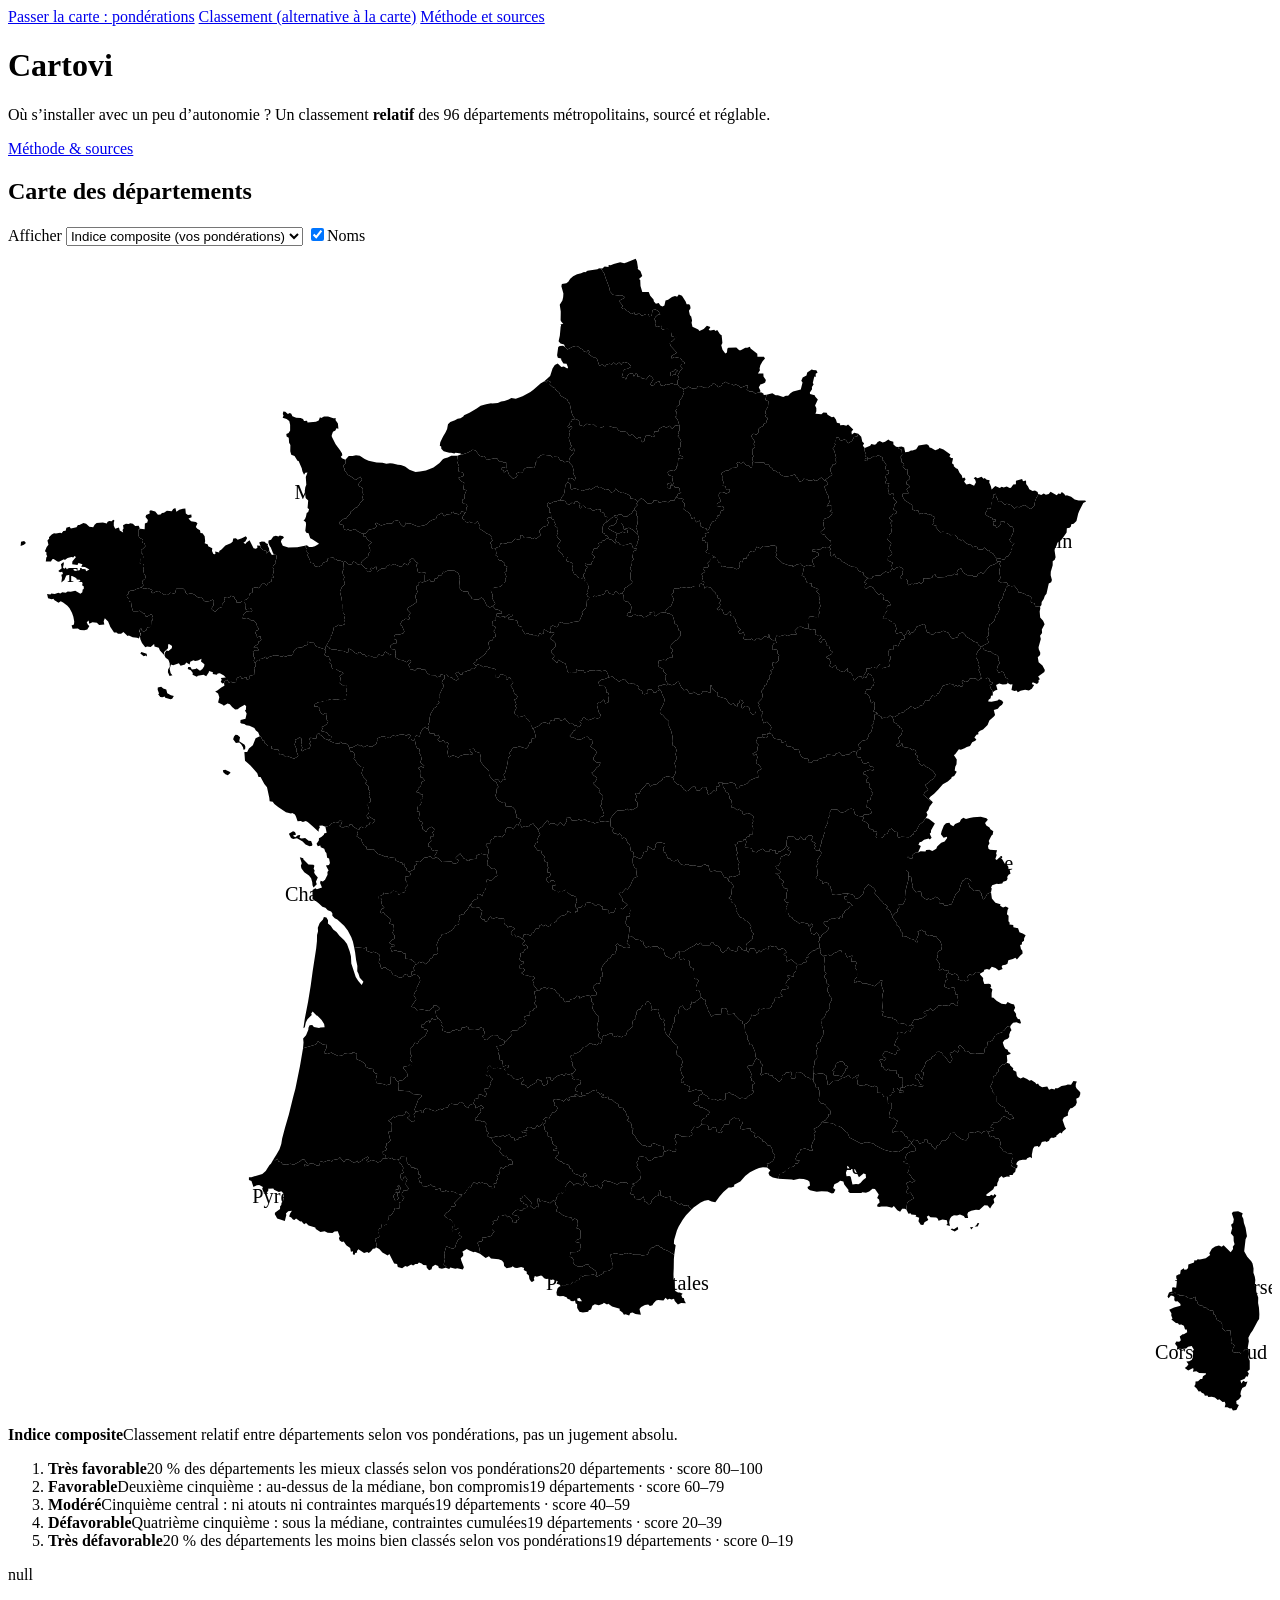
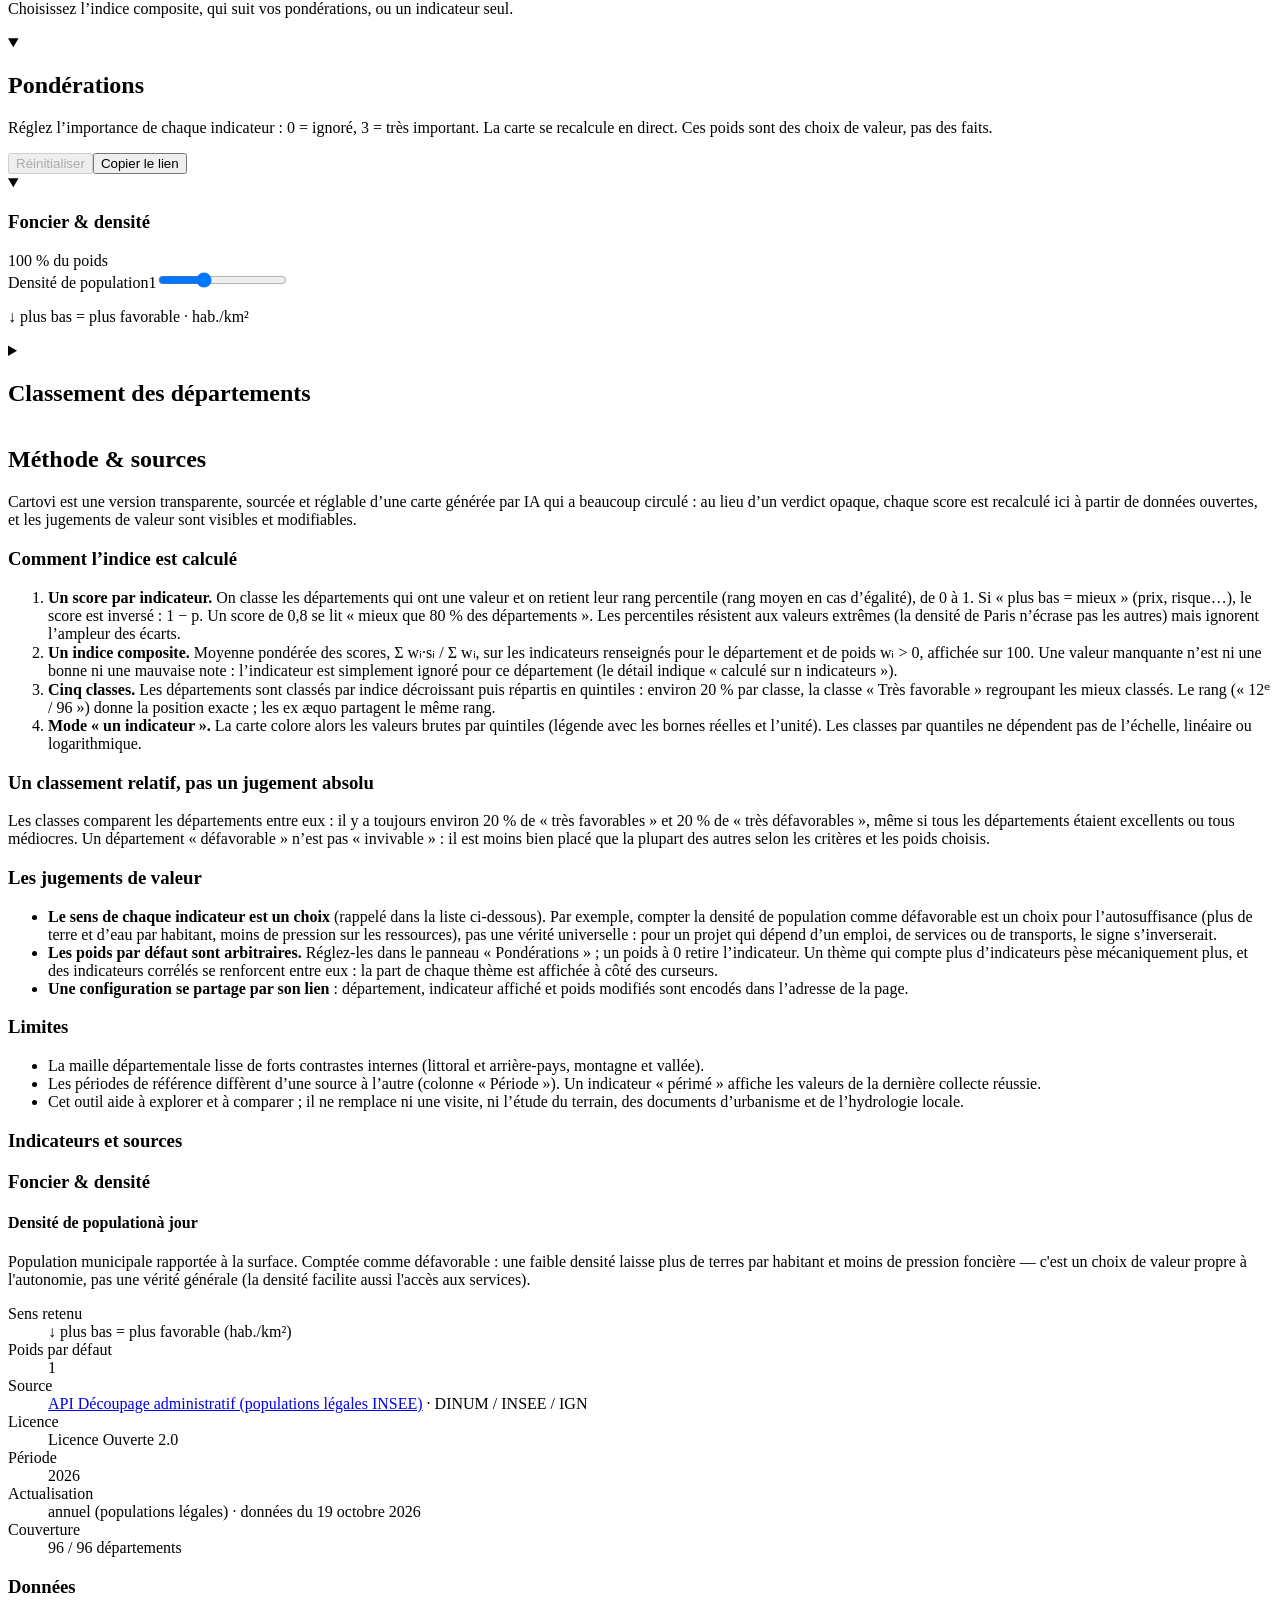
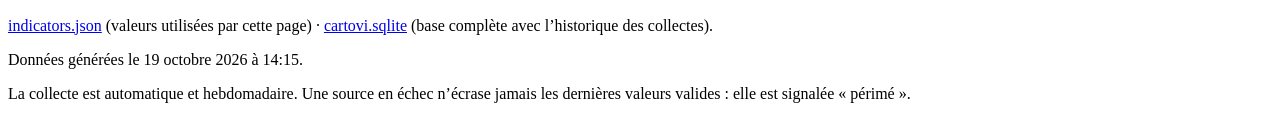
==== web/index.html @ 325ce27f "Front : version de travail (en cours, sous-agent) Co-Authored-By: Claude Opus 5.5 <noreply@anthropic" ====
<!doctype html>
<html lang="fr">
<head>
  <meta charset="utf-8">
  <meta name="viewport" content="width=device-width, initial-scale=1">
  <meta name="color-scheme" content="light dark">
  <title>Cartovi — où s’installer avec un peu d’autonomie ?</title>
  <meta name="description" content="Carte comparative des 96 départements métropolitains pour s’installer avec une part d’autosuffisance : eau, foncier, densité, risques, pollution. Données sourcées, pondérations réglables.">
  <link rel="icon" href="data:image/svg+xml,%3Csvg xmlns='http://www.w3.org/2000/svg' viewBox='0 0 16 16'%3E%3Crect width='16' height='16' rx='3' fill='%231b7a5a'/%3E%3Cpath d='M4 11l2-6 3 3 3-4v7z' fill='%23f2e6b1'/%3E%3C/svg%3E">
  <link rel="stylesheet" href="style.css">
  <script type="module" src="js/main.js"></script>
</head>
<body>
  <nav class="skip" aria-label="Accès rapide">
    <a href="#weights-title" data-jump>Passer la carte : pondérations</a>
    <a href="#ranking-title" data-jump>Classement (alternative à la carte)</a>
    <a href="#methode" data-jump>Méthode et sources</a>
  </nav>

  <div class="shell">
    <header class="top">
      <div class="brand">
        <h1>Cartovi</h1>
        <p class="tagline">Où s’installer avec un peu d’autonomie ? Un classement <strong>relatif</strong> des 96 départements métropolitains, sourcé et réglable.</p>
      </div>
      <a class="top-link" href="#methode" data-jump>Méthode &amp; sources</a>
    </header>

    <main class="app">
      <section class="map-col" aria-labelledby="map-title">
        <h2 id="map-title" class="sr-only">Carte des départements</h2>
        <div class="toolbar">
          <label class="field">
            <span>Afficher</span>
            <select id="mode" aria-describedby="mode-help"><option value="composite">Indice composite</option></select>
          </label>
          <label class="check"><input type="checkbox" id="labels" checked><span>Noms</span></label>
        </div>
        <p id="notice" class="notice" role="status" hidden>
          <strong>Données en cours de génération.</strong> Les indicateurs sont produits automatiquement chaque semaine ; la carte reste grise en attendant.
        </p>
        <div id="map" class="map-wrap"><p class="muted">Chargement de la carte…</p></div>
        <div id="legend" class="legend"></div>
        <p id="mode-help" class="sr-only">Choisissez l’indice composite, qui suit vos pondérations, ou un indicateur seul.</p>
      </section>

      <div class="side" id="side">
        <aside id="detail" class="card detail" hidden></aside>

        <details class="card panel" open>
          <summary id="weights-title"><h2>Pondérations</h2></summary>
          <div id="weights" class="panel-body"></div>
        </details>

        <details class="card panel">
          <summary id="ranking-title"><h2>Classement des départements</h2></summary>
          <div id="ranking" class="panel-body"></div>
        </details>
      </div>
    </main>
  </div>

  <section id="methode" class="method" tabindex="-1" aria-labelledby="methode-title">
    <div class="method-inner">
      <h2 id="methode-title">Méthode &amp; sources</h2>
      <p>Cartovi est une version transparente, sourcée et réglable d’une carte générée par IA qui a beaucoup circulé : au lieu d’un verdict opaque, chaque score est recalculé ici à partir de données ouvertes, et les jugements de valeur sont visibles et modifiables.</p>

      <h3>Comment l’indice est calculé</h3>
      <ol>
        <li><strong>Un score par indicateur.</strong> On classe les départements qui ont une valeur et on retient leur rang percentile (rang moyen en cas d’égalité), de 0 à 1. Si « plus bas = mieux » (prix, risque…), le score est inversé&nbsp;: 1 − p. Un score de 0,8 se lit « mieux que 80&nbsp;% des départements ». Les percentiles résistent aux valeurs extrêmes (la densité de Paris n’écrase pas les autres) mais ignorent l’ampleur des écarts.</li>
        <li><strong>Un indice composite.</strong> Moyenne pondérée des scores, Σ wᵢ·sᵢ / Σ wᵢ, sur les indicateurs renseignés pour le département et de poids wᵢ&nbsp;&gt;&nbsp;0, affichée sur 100. Une valeur manquante n’est ni une bonne ni une mauvaise note : l’indicateur est simplement ignoré pour ce département (le détail indique « calculé sur n indicateurs »).</li>
        <li><strong>Cinq classes.</strong> Les départements sont classés par indice décroissant puis répartis en quintiles : environ 20&nbsp;% par classe, la classe «&nbsp;Très favorable&nbsp;» regroupant les mieux classés. Le rang (« 12ᵉ / 96 ») donne la position exacte ; les ex æquo partagent le même rang.</li>
        <li><strong>Mode « un indicateur ».</strong> La carte colore alors les valeurs brutes par quintiles (légende avec les bornes réelles et l’unité). Les classes par quantiles ne dépendent pas de l’échelle, linéaire ou logarithmique.</li>
      </ol>

      <h3>Un classement relatif, pas un jugement absolu</h3>
      <p>Les classes comparent les départements entre eux : il y a toujours environ 20&nbsp;% de « très favorables » et 20&nbsp;% de « très défavorables », même si tous les départements étaient excellents ou tous médiocres. Un département « défavorable » n’est pas « invivable » : il est moins bien placé que la plupart des autres selon les critères et les poids choisis.</p>

      <h3>Les jugements de valeur</h3>
      <ul>
        <li><strong>Le sens de chaque indicateur est un choix</strong> (rappelé dans la liste ci-dessous). Par exemple, compter la densité de population comme défavorable est un choix pour l’autosuffisance (plus de terre et d’eau par habitant, moins de pression sur les ressources), pas une vérité universelle : pour un projet qui dépend d’un emploi, de services ou de transports, le signe s’inverserait.</li>
        <li><strong>Les poids par défaut sont arbitraires.</strong> Réglez-les dans le panneau « Pondérations » ; un poids à 0 retire l’indicateur. Un thème qui compte plus d’indicateurs pèse mécaniquement plus, et des indicateurs corrélés se renforcent entre eux : la part de chaque thème est affichée à côté des curseurs.</li>
        <li><strong>Une configuration se partage par son lien</strong> : département, indicateur affiché et poids modifiés sont encodés dans l’adresse de la page.</li>
      </ul>

      <h3>Limites</h3>
      <ul>
        <li>La maille départementale lisse de forts contrastes internes (littoral et arrière-pays, montagne et vallée).</li>
        <li>Les périodes de référence diffèrent d’une source à l’autre (colonne « Période »). Un indicateur « périmé » affiche les valeurs de la dernière collecte réussie.</li>
        <li>Cet outil aide à explorer et à comparer ; il ne remplace ni une visite, ni l’étude du terrain, des documents d’urbanisme et de l’hydrologie locale.</li>
      </ul>

      <h3 id="sources-title">Indicateurs et sources</h3>
      <div id="sources" class="sources"></div>

      <h3>Données</h3>
      <p>
        <a href="data/indicators.json" download>indicators.json</a> (valeurs utilisées par cette page) ·
        <a href="data/cartovi.sqlite" download>cartovi.sqlite</a> (base complète avec l’historique des collectes).
      </p>
      <p id="generated" class="muted"></p>
      <p class="muted small">La collecte est automatique et hebdomadaire. Une source en échec n’écrase jamais les dernières valeurs valides : elle est signalée « périmé ».</p>
    </div>
  </section>

  <noscript><p class="notice">Cartovi a besoin de JavaScript pour afficher la carte et recalculer les scores.</p></noscript>
</body>
</html>
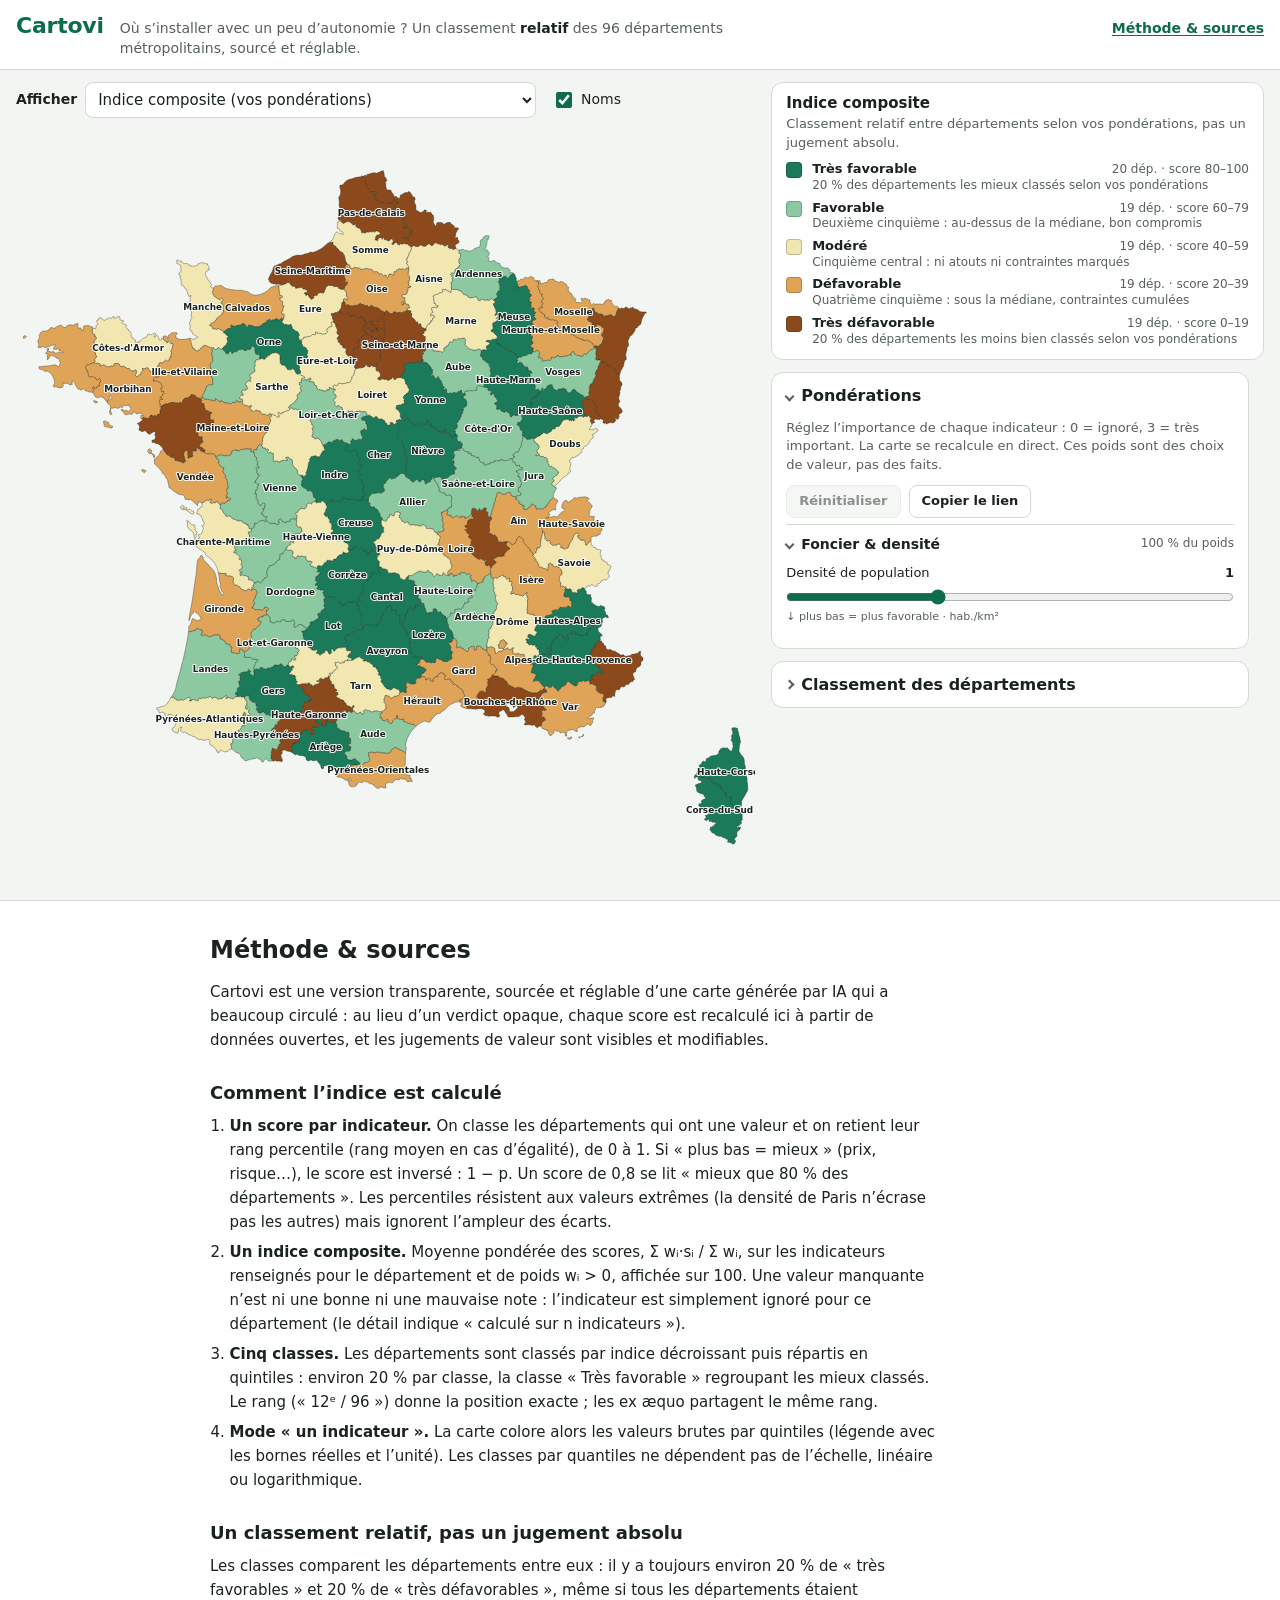
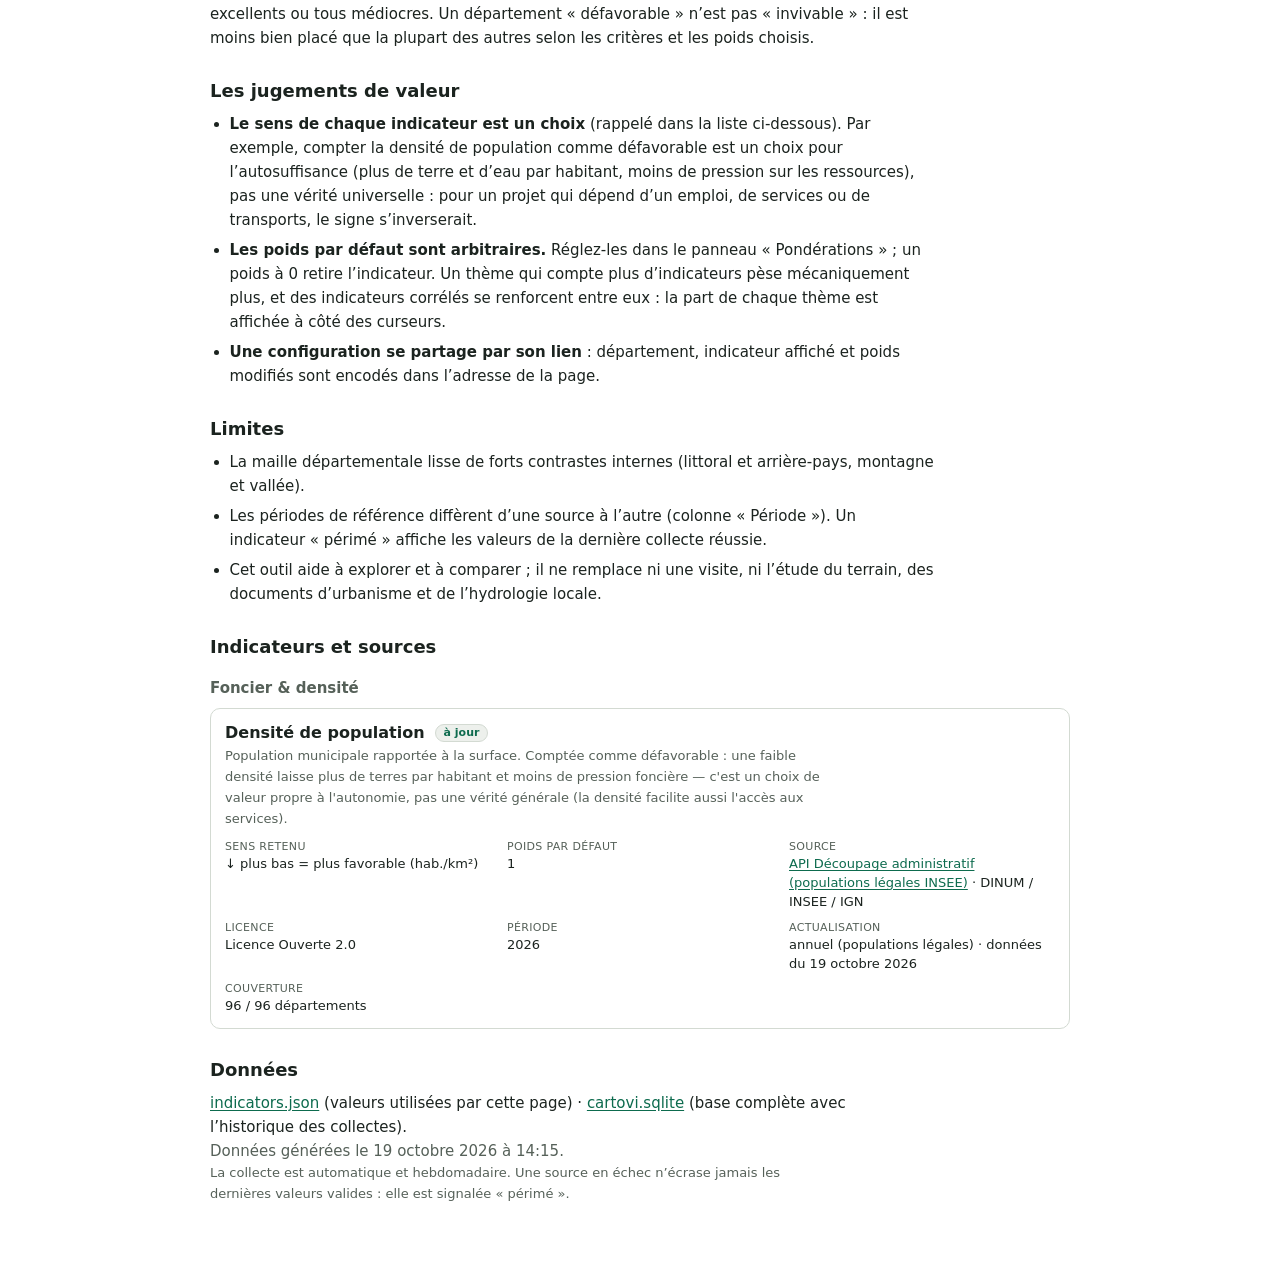
==== commit edaf3785: "Front : carte SVG, indice composite réglable, fiche département, classement, méthode HTML/CSS/JS san" ====
--- a/web/index.html
+++ b/web/index.html
@@ -19,10 +19,8 @@
 
   <div class="shell">
     <header class="top">
-      <div class="brand">
-        <h1>Cartovi</h1>
-        <p class="tagline">Où s’installer avec un peu d’autonomie ? Un classement <strong>relatif</strong> des 96 départements métropolitains, sourcé et réglable.</p>
-      </div>
+      <h1>Cartovi</h1>
+      <p class="tagline">Où s’installer avec un peu d’autonomie ? Un classement <strong>relatif</strong> des 96 départements métropolitains, sourcé et réglable.</p>
       <a class="top-link" href="#methode" data-jump>Méthode &amp; sources</a>
     </header>
 
@@ -40,11 +38,12 @@
           <strong>Données en cours de génération.</strong> Les indicateurs sont produits automatiquement chaque semaine ; la carte reste grise en attendant.
         </p>
         <div id="map" class="map-wrap"><p class="muted">Chargement de la carte…</p></div>
-        <div id="legend" class="legend"></div>
         <p id="mode-help" class="sr-only">Choisissez l’indice composite, qui suit vos pondérations, ou un indicateur seul.</p>
       </section>
 
-      <div class="side" id="side">
+      <div class="side">
+        <div id="legend" class="legend" aria-label="Légende de la carte" role="group"></div>
+        <div class="side-scroll" id="side">
         <aside id="detail" class="card detail" hidden></aside>
 
         <details class="card panel" open>
@@ -56,6 +55,7 @@
           <summary id="ranking-title"><h2>Classement des départements</h2></summary>
           <div id="ranking" class="panel-body"></div>
         </details>
+        </div>
       </div>
     </main>
   </div>
--- a/web/style.css
+++ b/web/style.css
@@ -0,0 +1,273 @@
+/* Cartovi — thème clair/sombre via variables sur :root (prefers-color-scheme). */
+:root {
+  color-scheme: light dark;
+  --font: system-ui, -apple-system, "Segoe UI", Roboto, "Helvetica Neue", Arial, "Noto Sans", sans-serif;
+
+  --bg: #f3f5f2;
+  --surface: #ffffff;
+  --surface-2: #edf0ec;
+  --text: #1b231f;
+  --muted: #566159;
+  --line: #d3dad2;
+  --accent: #0d6b4e;
+  --accent-soft: #e1f0e8;
+  --focus: #1456c4;
+  --ring: #111111; /* contour de sélection */
+  --halo: #ffffff;
+  --warn: #7a4a00;
+  --warn-bg: #fff3d6;
+  --warn-line: #e3be72;
+
+  /* indice composite : eau/végétation → terre sèche (1 = très favorable) */
+  --c1: #1b7a5a; --c1-ink: #ffffff;
+  --c2: #8cc9a0; --c2-ink: #10251a;
+  --c3: #f2e6b1; --c3-ink: #2b2610;
+  --c4: #e0a458; --c4-ink: #2b1a05;
+  --c5: #8c4a1c; --c5-ink: #ffffff;
+  /* mode « un indicateur » : rampe séquentielle (clair = valeurs basses) */
+  --s1: #e6eff7; --s2: #b3cfe5; --s3: #78a9cf; --s4: #3c78ad; --s5: #14416f;
+
+  --neutral: #d9ddd8;
+  --hatch-bg: #eceeea;
+  --hatch-line: #9aa59d;
+  --map-line: rgba(27, 35, 31, 0.5);
+  --label-halo: rgba(255, 255, 255, 0.9);
+}
+
+@media (prefers-color-scheme: dark) {
+  :root {
+    --bg: #0f1311;
+    --surface: #171d1a;
+    --surface-2: #212a25;
+    --text: #e8eee9;
+    --muted: #a3b0a7;
+    --line: #333e37;
+    --accent: #4fc29c;
+    --accent-soft: #17332a;
+    --focus: #8db3ff;
+    --ring: #ffffff;
+    --halo: #0b0e0d;
+    --warn: #f0c46b;
+    --warn-bg: #2d2410;
+    --warn-line: #5f4b1c;
+
+    --c1: #2f9d79; --c1-ink: #04130d;
+    --c2: #7cbf93; --c2-ink: #0a1d13;
+    --c3: #e0d390; --c3-ink: #231f0a;
+    --c4: #dda04f; --c4-ink: #26160a;
+    --c5: #a85f2b; --c5-ink: #ffffff;
+    --s1: #2a4258; --s2: #35688d; --s3: #4a93c4; --s4: #86bde3; --s5: #cde3f7;
+
+    --neutral: #353d38;
+    --hatch-bg: #232a26;
+    --hatch-line: #6c7a71;
+    --map-line: rgba(8, 12, 10, 0.85);
+    --label-halo: rgba(11, 14, 13, 0.88);
+  }
+}
+
+*, *::before, *::after { box-sizing: border-box; }
+[hidden] { display: none !important; }
+body { margin: 0; font: 15px/1.45 var(--font); background: var(--bg); color: var(--text); }
+h1, h2, h3, h4, p, ul, ol, dl, dd { margin: 0; }
+button, select, input { font: inherit; color: inherit; }
+a { color: var(--accent); text-underline-offset: 2px; }
+:focus-visible { outline: 3px solid var(--focus); outline-offset: 2px; }
+.sr-only { position: absolute; width: 1px; height: 1px; overflow: hidden; clip: rect(0 0 0 0); white-space: nowrap; }
+.muted { color: var(--muted); }
+.small { font-size: 0.8125rem; }
+
+/* liens d'accès rapide */
+.skip a { position: absolute; left: 8px; top: -100px; z-index: 100; padding: 8px 12px; border-radius: 8px; background: var(--surface); border: 2px solid var(--focus); }
+.skip a:focus { top: 8px; }
+
+/* ---------- mise en page ---------- */
+.shell { display: flex; flex-direction: column; }
+.top { display: grid; grid-template-columns: auto minmax(0, 1fr) auto; align-items: baseline; gap: 2px 16px; padding: 10px 16px; background: var(--surface); border-bottom: 1px solid var(--line); }
+h1 { font-size: 1.375rem; letter-spacing: -0.01em; color: var(--accent); }
+.tagline { color: var(--muted); font-size: 0.875rem; max-width: 72ch; }
+.tagline strong { color: var(--text); }
+.top-link { font-weight: 600; font-size: 0.875rem; white-space: nowrap; }
+@media (max-width: 719px) {
+  .top { grid-template-columns: minmax(0, 1fr) auto; }
+  .tagline { grid-column: 1 / -1; grid-row: 2; }
+}
+
+.app { flex: 1; min-height: 0; display: grid; grid-template-columns: minmax(0, 1fr); gap: 16px; padding: 12px 16px 20px; }
+.map-col { display: flex; flex-direction: column; gap: 8px; min-width: 0; min-height: 0; }
+.side, .side-scroll { display: flex; flex-direction: column; gap: 12px; min-width: 0; }
+
+@media (min-width: 960px) {
+  .shell { height: 100vh; height: 100dvh; min-height: 640px; }
+  .app { grid-template-columns: minmax(0, 3fr) minmax(360px, 2fr); padding-bottom: 12px; }
+  .side { min-height: 0; }
+  .side-scroll { flex: 1; min-height: 0; overflow-y: auto; scrollbar-gutter: stable; padding-bottom: 4px; }
+  .map-wrap { flex: 1 1 0; min-height: 0; }
+}
+
+/* ---------- barre d'outils ---------- */
+.toolbar { display: flex; flex-wrap: wrap; align-items: center; gap: 8px 16px; }
+.field { display: flex; align-items: center; gap: 8px; flex: 1 1 260px; min-width: 0; max-width: 520px; }
+.field span { font-weight: 600; font-size: 0.875rem; }
+select { flex: 1; min-width: 0; padding: 7px 8px; border: 1px solid var(--line); border-radius: 8px; background: var(--surface); }
+select:disabled { opacity: 0.6; }
+.check { display: flex; align-items: center; gap: 6px; font-size: 0.875rem; cursor: pointer; }
+.check input { width: 16px; height: 16px; accent-color: var(--accent); }
+.notice { background: var(--warn-bg); color: var(--warn); border: 1px solid var(--warn-line); border-radius: 10px; padding: 8px 12px; font-size: 0.875rem; }
+.fatal { padding: 24px; color: var(--warn); }
+
+/* ---------- carte ---------- */
+.map-wrap { position: relative; aspect-ratio: 1000 / 931; }
+@media (min-width: 960px) { .map-wrap { aspect-ratio: auto; } }
+.map-svg { position: absolute; inset: 0; width: 100%; height: 100%; display: block; }
+.dep { fill: var(--neutral); stroke: var(--map-line); stroke-width: 0.7; vector-effect: non-scaling-stroke; cursor: pointer; outline: none; transition: fill 0.25s; }
+.dep[data-f="c1"] { fill: var(--c1); } .dep[data-f="c2"] { fill: var(--c2); } .dep[data-f="c3"] { fill: var(--c3); }
+.dep[data-f="c4"] { fill: var(--c4); } .dep[data-f="c5"] { fill: var(--c5); }
+.dep[data-f="s1"] { fill: var(--s1); } .dep[data-f="s2"] { fill: var(--s2); } .dep[data-f="s3"] { fill: var(--s3); }
+.dep[data-f="s4"] { fill: var(--s4); } .dep[data-f="s5"] { fill: var(--s5); }
+.dep[data-f="na"] { fill: url(#hatch); }
+.hatch-bg { fill: var(--hatch-bg); }
+.hatch-line { stroke: var(--hatch-line); stroke-width: 2; }
+.overlay path { fill: none; pointer-events: none; vector-effect: non-scaling-stroke; stroke-linejoin: round; }
+.o-hover { stroke: var(--ring); stroke-width: 1.6; }
+.o-halo { stroke: var(--halo); stroke-width: 6; }
+.o-sel { stroke: var(--ring); stroke-width: 2.5; }
+.o-focus { stroke: var(--focus); stroke-width: 3; }
+.lbl { font: 600 12px var(--font); fill: var(--text); stroke: var(--label-halo); stroke-width: 3px; stroke-linejoin: round; paint-order: stroke; pointer-events: none; }
+.no-labels .labels { display: none; }
+@media (max-width: 700px) { .labels, .toolbar .check { display: none; } }
+
+.tip { position: absolute; z-index: 5; max-width: 260px; display: flex; flex-direction: column; gap: 1px; padding: 6px 10px; font-size: 0.8125rem; background: var(--surface); border: 1px solid var(--line); border-radius: 8px; box-shadow: 0 4px 14px rgba(0, 0, 0, 0.2); pointer-events: none; }
+.tip strong { font-size: 0.875rem; }
+
+/* ---------- légende ---------- */
+.legend { padding: 10px 14px 12px; background: var(--surface); border: 1px solid var(--line); border-radius: 12px; }
+.legend-head { display: flex; flex-direction: column; gap: 1px; margin-bottom: 8px; font-size: 0.8125rem; }
+.legend-head strong { font-size: 0.9375rem; }
+.legend-msg { font-size: 0.875rem; }
+.legend-list { list-style: none; margin: 0; padding: 0; display: grid; gap: 6px; }
+.legend-list li { display: grid; grid-template-columns: 16px minmax(0, 1fr); gap: 0 10px; align-items: start; font-size: 0.75rem; line-height: 1.3; }
+.legend-list li > div { display: flex; flex-direction: column; min-width: 0; }
+.legend-list .row { display: flex; justify-content: space-between; align-items: baseline; gap: 8px; }
+.legend-list b { font-size: 0.8125rem; }
+.legend-list .ds, .legend-list .ct { color: var(--muted); }
+.legend-list .ct { font-variant-numeric: tabular-nums; white-space: nowrap; }
+.sw { display: block; width: 16px; height: 16px; margin-top: 1px; border-radius: 4px; border: 1px solid rgba(0, 0, 0, 0.2); }
+.sw.na { background: repeating-linear-gradient(45deg, var(--hatch-line) 0 2px, var(--hatch-bg) 2px 6px); }
+.legend-foot { display: flex; flex-wrap: wrap; gap: 4px 16px; margin-top: 8px; font-size: 0.75rem; }
+.legend-na { display: inline-flex; align-items: center; gap: 6px; }
+.legend-na .sw { margin: 0; width: 16px; height: 12px; }
+.legend-warn { color: var(--warn); font-weight: 600; }
+
+/* ---------- cartes / panneaux ---------- */
+.card { background: var(--surface); border: 1px solid var(--line); border-radius: 12px; }
+.panel > summary, .theme > summary { list-style: none; cursor: pointer; display: flex; align-items: center; gap: 8px; }
+.panel > summary::-webkit-details-marker, .theme > summary::-webkit-details-marker { display: none; }
+.panel > summary::before, .theme > summary::before { content: ""; flex: none; width: 7px; height: 7px; border: solid var(--muted); border-width: 0 2px 2px 0; transform: rotate(-45deg); transition: transform 0.15s; }
+.panel[open] > summary::before, .theme[open] > summary::before { transform: rotate(45deg); }
+.panel > summary { padding: 11px 14px; }
+.panel h2 { font-size: 1rem; }
+.panel-body { padding: 0 14px 14px; }
+
+.btn { border: 1px solid var(--line); background: var(--surface-2); border-radius: 8px; padding: 6px 12px; font-weight: 600; font-size: 0.8125rem; cursor: pointer; }
+.btn:hover:not(:disabled) { border-color: var(--accent); }
+.btn:disabled { opacity: 0.5; cursor: default; }
+.btn.ghost { background: transparent; }
+.actions { display: flex; flex-wrap: wrap; align-items: center; gap: 8px; margin: 10px 0 6px; }
+.flash { font-size: 0.8125rem; color: var(--accent); }
+
+/* pondérations */
+.theme { border-top: 1px solid var(--line); }
+.theme > summary { padding: 9px 0 7px; justify-content: flex-start; }
+.theme h3 { font-size: 0.875rem; flex: 1; }
+.share { color: var(--muted); font-size: 0.75rem; }
+.wrow { display: grid; grid-template-columns: minmax(0, 1fr) auto; column-gap: 10px; padding: 3px 0 9px; }
+.wlabel { font-size: 0.8125rem; font-weight: 500; }
+.wval { font-size: 0.8125rem; font-weight: 700; font-variant-numeric: tabular-nums; text-align: right; min-width: 3.2em; }
+.wval.off { color: var(--muted); font-weight: 500; }
+.wrow input[type="range"] { grid-column: 1 / -1; width: 100%; height: 24px; margin: 2px 0 0; accent-color: var(--accent); cursor: pointer; }
+.wnote { grid-column: 1 / -1; font-size: 0.6875rem; color: var(--muted); }
+
+/* panneau détail */
+.detail-head { display: flex; justify-content: space-between; align-items: flex-start; gap: 12px; padding: 12px 14px 8px; }
+.detail h2 { font-size: 1.25rem; line-height: 1.2; }
+.detail h2:focus { outline: none; }
+.detail h2:focus-visible { outline: 3px solid var(--focus); outline-offset: 3px; border-radius: 4px; }
+.detail-region { color: var(--muted); font-size: 0.8125rem; }
+.icon-btn { flex: none; width: 36px; height: 36px; border: 1px solid var(--line); border-radius: 8px; background: var(--surface-2); font-size: 1.375rem; line-height: 1; cursor: pointer; }
+.icon-btn:hover { border-color: var(--accent); }
+.detail-body { padding: 0 14px 14px; }
+.detail-sum { display: grid; gap: 6px; margin: 4px 0 6px; }
+.chip { display: inline-block; width: fit-content; padding: 3px 12px; border-radius: 999px; font-weight: 700; font-size: 0.875rem; }
+.detail-rank { display: flex; flex-wrap: wrap; align-items: baseline; gap: 2px 12px; }
+.detail-rank strong { font-size: 1.375rem; font-variant-numeric: tabular-nums; }
+.theme-block h3 { display: flex; justify-content: space-between; gap: 8px; margin-top: 14px; padding-bottom: 4px; border-bottom: 1px solid var(--line); font-size: 0.875rem; }
+.theme-score { color: var(--muted); font-weight: 500; font-variant-numeric: tabular-nums; }
+.ind-list { list-style: none; margin: 0; padding: 0; }
+.ind { margin: 0 -6px; padding: 8px 6px 7px; border-radius: 8px; }
+.ind.active { background: var(--accent-soft); }
+.ind.off .ind-label, .ind.off .ind-val { opacity: 0.6; }
+.ind-head { display: flex; justify-content: space-between; align-items: baseline; gap: 12px; font-size: 0.875rem; }
+.ind-label { font-weight: 500; min-width: 0; }
+.ind-val { font-weight: 700; text-align: right; white-space: nowrap; font-variant-numeric: tabular-nums; }
+.bar { height: 7px; margin: 5px 0 3px; border-radius: 4px; background: var(--surface-2); border: 1px solid var(--line); overflow: hidden; }
+.bar i { display: block; height: 100%; background: var(--accent); }
+.bar.na { background: repeating-linear-gradient(45deg, var(--hatch-line) 0 2px, var(--hatch-bg) 2px 6px); }
+.ind-meta { font-size: 0.75rem; color: var(--muted); }
+.badge { display: inline-block; margin-left: 6px; padding: 0 8px; border: 1px solid var(--line); border-radius: 999px; background: var(--surface-2); color: var(--muted); font-size: 0.6875rem; font-weight: 700; vertical-align: 1px; white-space: nowrap; }
+.badge.warn { background: var(--warn-bg); color: var(--warn); border-color: var(--warn-line); }
+.badge.ok { color: var(--accent); }
+
+/* mobile / tablette : le détail devient une feuille en bas d'écran, la carte reste utilisable */
+@media (max-width: 959px) {
+  .detail { position: fixed; left: 0; right: 0; bottom: 0; z-index: 30; max-height: 52vh; max-height: 52dvh; overflow: auto; border-radius: 16px 16px 0 0; box-shadow: 0 -6px 24px rgba(0, 0, 0, 0.28); padding-bottom: env(safe-area-inset-bottom); animation: rise 0.2s ease-out; }
+  .detail-head { position: sticky; top: 0; z-index: 1; background: var(--surface); }
+  body.sheet-open { padding-bottom: 52vh; padding-bottom: 52dvh; }
+}
+@keyframes rise { from { transform: translateY(24px); opacity: 0; } }
+
+/* classement */
+.table-wrap { overflow-x: auto; margin: 8px -4px 0; }
+.rank-table { width: 100%; border-collapse: collapse; font-size: 0.8125rem; font-variant-numeric: tabular-nums; }
+.rank-table th { padding: 0; text-align: left; border-bottom: 2px solid var(--line); }
+.rank-table th button { width: 100%; padding: 6px 6px; border: 0; background: none; text-align: inherit; font-weight: 700; cursor: pointer; white-space: nowrap; }
+.rank-table td { padding: 5px 6px; border-bottom: 1px solid var(--line); }
+.rank-table tbody tr { cursor: pointer; }
+.rank-table tbody tr:hover { background: var(--surface-2); }
+.rank-table tr.sel { background: var(--accent-soft); font-weight: 600; }
+.rank-table .c-rank, .rank-table .c-code { white-space: nowrap; }
+.rank-table th.c-val, .rank-table td.c-val { text-align: right; }
+.rank-table th.c-val button { text-align: right; }
+.rank-table .c-cls .sw { display: inline-block; width: 10px; height: 10px; margin-right: 6px; border-radius: 2px; vertical-align: -1px; }
+.link { padding: 0; border: 0; background: none; text-align: left; cursor: pointer; }
+.link:hover { text-decoration: underline; }
+.arrow { font-size: 0.65rem; color: var(--muted); }
+.code-inline { display: none; color: var(--muted); }
+@media (max-width: 480px) {
+  .rank-table .c-code { display: none; } /* le code passe à côté du nom */
+  .code-inline { display: inline; }
+  .rank-table th button, .rank-table td { padding-left: 4px; padding-right: 4px; }
+}
+
+/* ---------- méthode & sources ---------- */
+.method { padding: 32px 16px 56px; background: var(--surface); border-top: 1px solid var(--line); }
+.method:focus { outline: none; }
+.method-inner { max-width: 860px; margin: 0 auto; }
+.method h2 { margin-bottom: 12px; font-size: 1.5rem; }
+.method h3 { margin: 28px 0 8px; font-size: 1.125rem; }
+.method p, .method li { max-width: 74ch; line-height: 1.6; }
+.method ol, .method ul { padding-left: 1.3em; }
+.method li { margin: 6px 0; }
+.sources .src-theme h3 { margin: 18px 0 6px; font-size: 0.9375rem; color: var(--muted); }
+.src { margin: 8px 0; padding: 12px 14px; border: 1px solid var(--line); border-radius: 10px; }
+.src.is-stale { border-color: var(--warn-line); }
+.src h4 { font-size: 1rem; display: flex; flex-wrap: wrap; align-items: center; gap: 4px; }
+.src .desc { margin-top: 2px; color: var(--muted); font-size: 0.8125rem; }
+.stale-msg { margin-top: 8px; padding: 6px 10px; border: 1px solid var(--warn-line); border-radius: 8px; background: var(--warn-bg); color: var(--warn); font-size: 0.8125rem; }
+.meta { display: grid; grid-template-columns: repeat(auto-fit, minmax(210px, 1fr)); gap: 8px 16px; margin-top: 10px; font-size: 0.8125rem; }
+.meta dt { color: var(--muted); font-size: 0.6875rem; text-transform: uppercase; letter-spacing: 0.03em; }
+.meta dd { overflow-wrap: anywhere; }
+
+@media (prefers-reduced-motion: reduce) {
+  *, *::before, *::after { animation: none !important; transition: none !important; scroll-behavior: auto !important; }
+}
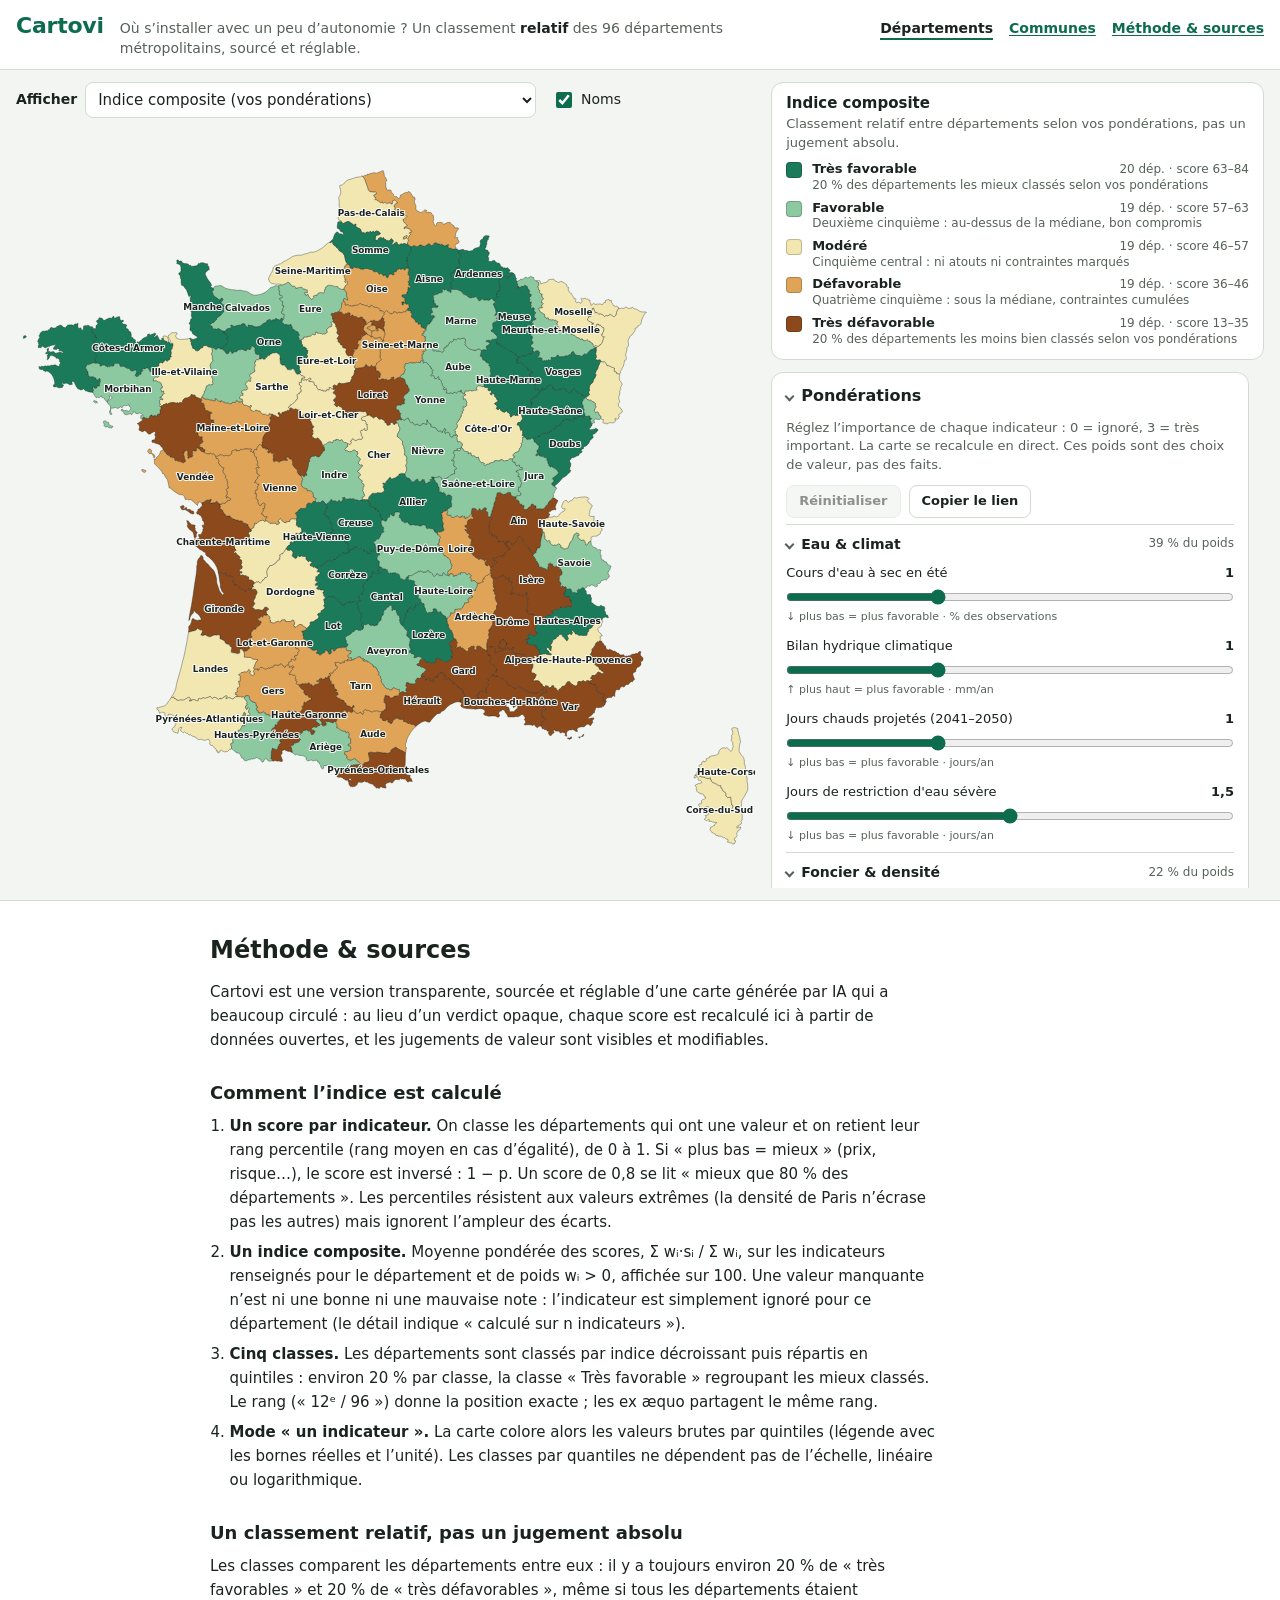
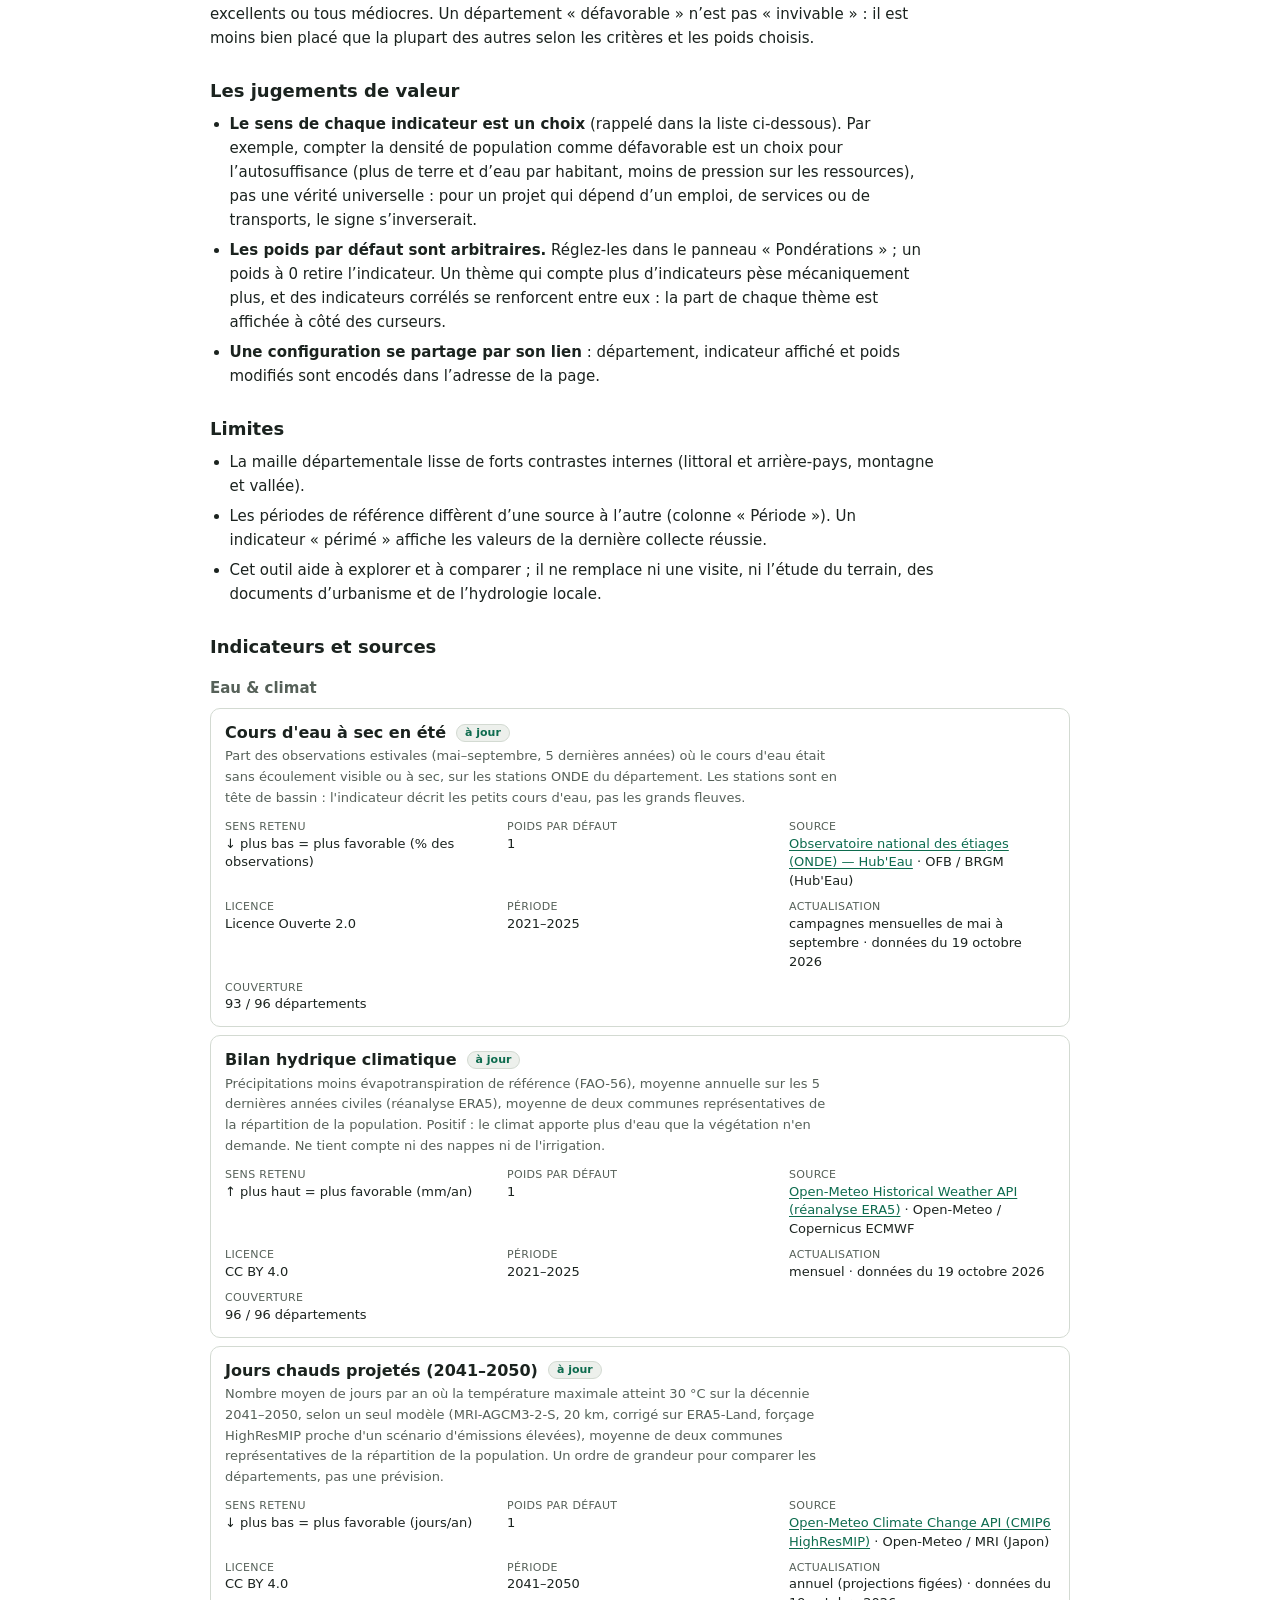
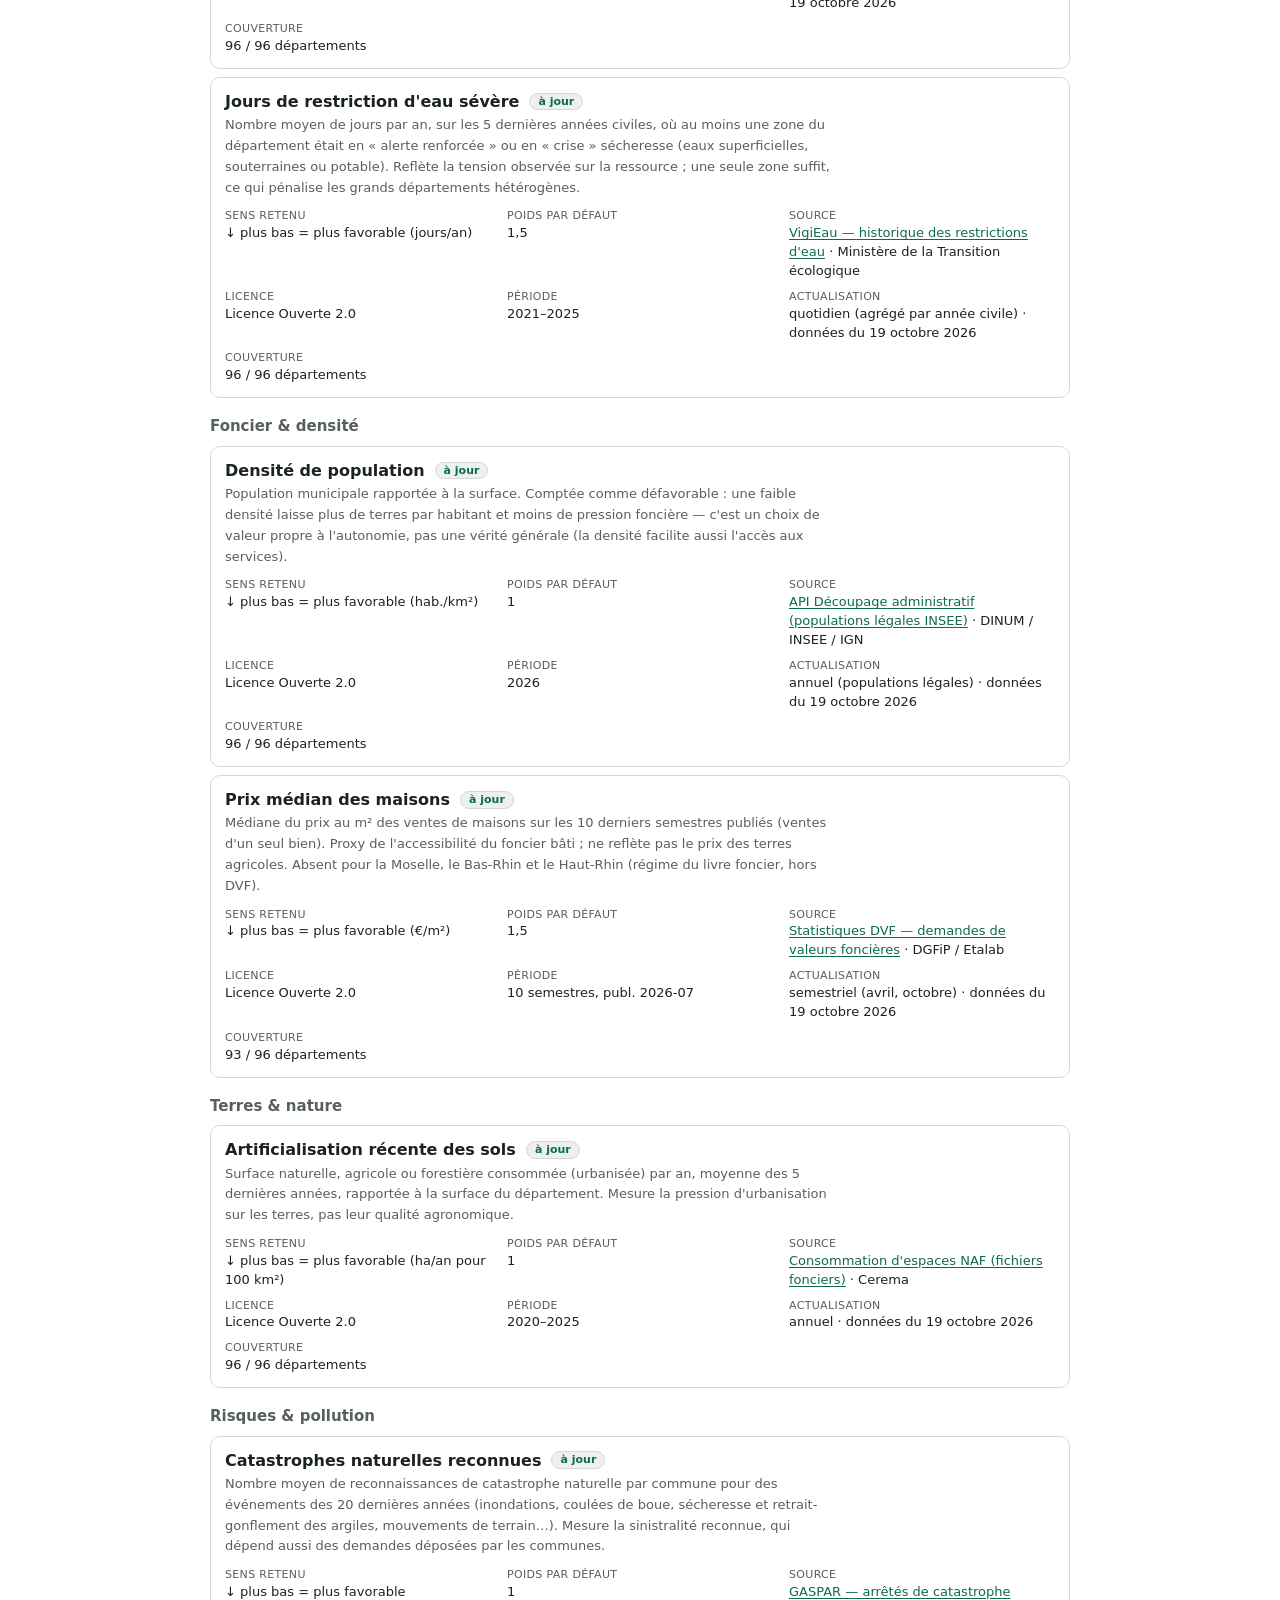
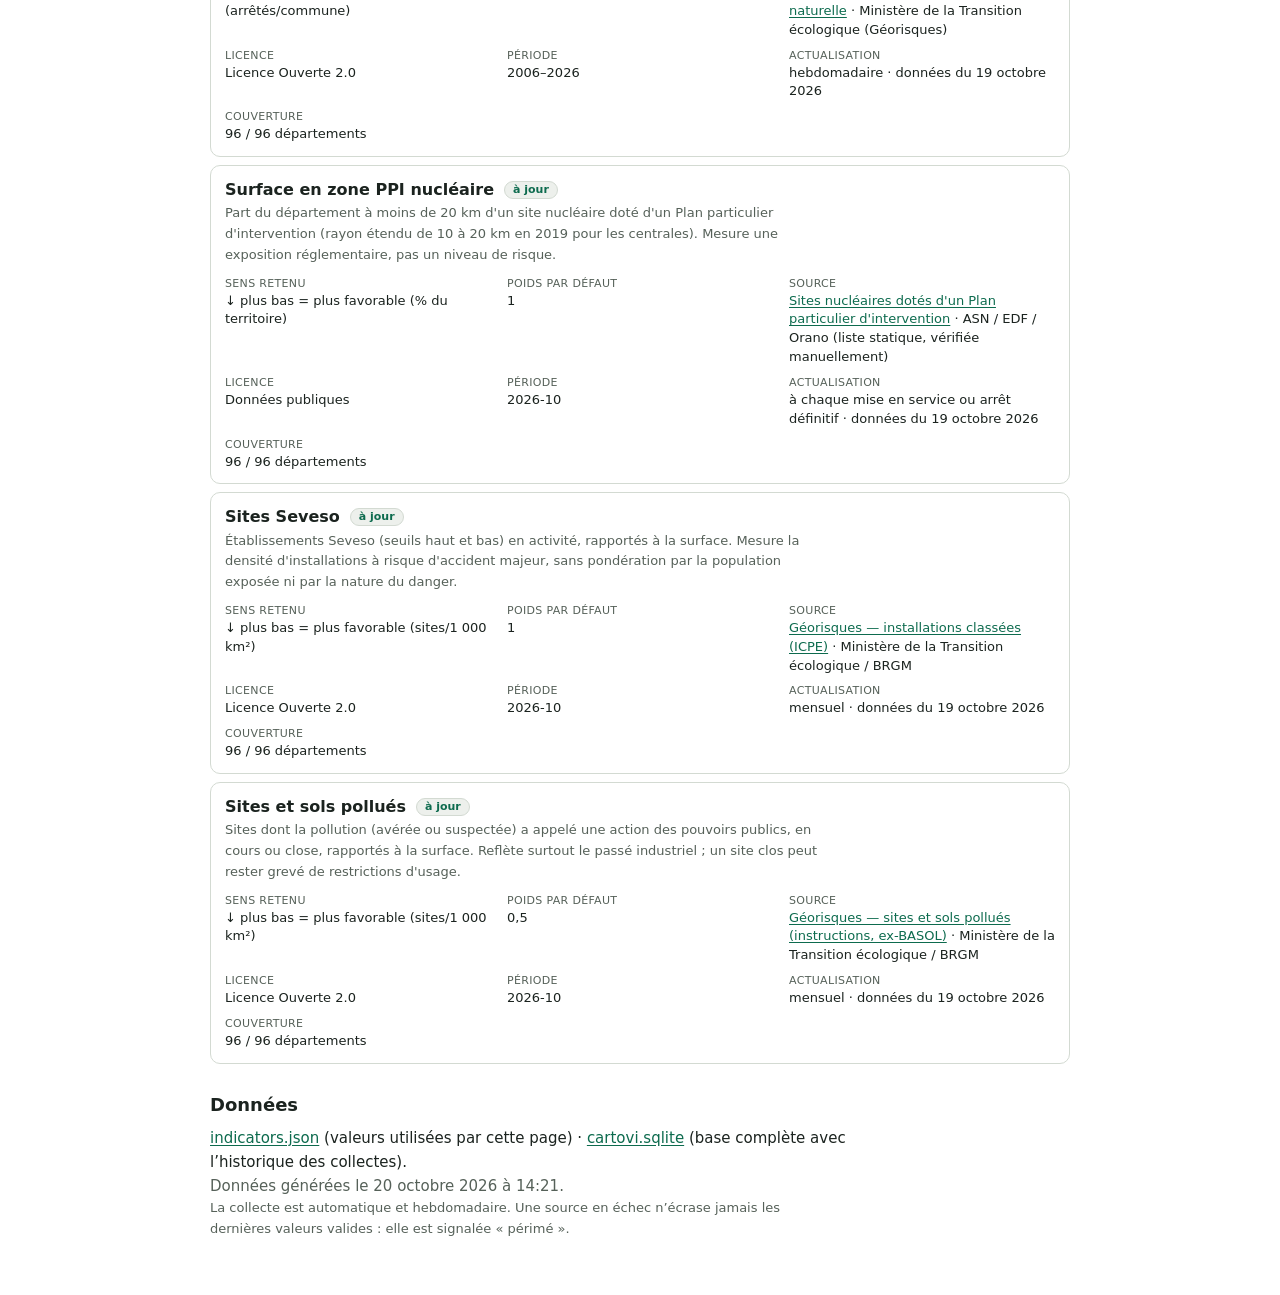
==== commit e31f84bc: "Front : page Communes (filtres train, vote, culture, prix) — version de travail Co-Authored-By: Clau" ====
--- a/web/index.html
+++ b/web/index.html
@@ -21,7 +21,11 @@
     <header class="top">
       <h1>Cartovi</h1>
       <p class="tagline">Où s’installer avec un peu d’autonomie ? Un classement <strong>relatif</strong> des 96 départements métropolitains, sourcé et réglable.</p>
-      <a class="top-link" href="#methode" data-jump>Méthode &amp; sources</a>
+      <nav class="top-nav" aria-label="Pages du site">
+        <a href="index.html" aria-current="page">Départements</a>
+        <a href="communes.html">Communes</a>
+        <a href="#methode" data-jump>Méthode &amp; sources</a>
+      </nav>
     </header>
 
     <main class="app">
--- a/web/style.css
+++ b/web/style.css
@@ -32,10 +32,17 @@
   --hatch-line: #9aa59d;
   --map-line: rgba(27, 35, 31, 0.5);
   --label-halo: rgba(255, 255, 255, 0.9);
+
+  /* page communes : fond de carte, points, villes de référence */
+  --base-fill: #e7ebe6;
+  --base-on: #d6e8dc;
+  --base-line: #c0c9bf;
+  --dot-faint: rgba(27, 35, 31, 0.3);
+  --hub: #8c4a1c;
 }
 
 @media (prefers-color-scheme: dark) {
-  :root {
+  :root:not([data-theme="light"]) {
     --bg: #0f1311;
     --surface: #171d1a;
     --surface-2: #212a25;
@@ -63,7 +70,49 @@
     --hatch-line: #6c7a71;
     --map-line: rgba(8, 12, 10, 0.85);
     --label-halo: rgba(11, 14, 13, 0.88);
+    --base-fill: #1c2420;
+    --base-on: #202f28;
+    --base-line: #3c4943;
+    --dot-faint: rgba(232, 238, 233, 0.34);
+    --hub: #e0a458;
+    color-scheme: dark;
   }
+}
+/* même palette quand le thème sombre est choisi explicitement */
+:root[data-theme="dark"] {
+  --bg: #0f1311;
+  --surface: #171d1a;
+  --surface-2: #212a25;
+  --text: #e8eee9;
+  --muted: #a3b0a7;
+  --line: #333e37;
+  --accent: #4fc29c;
+  --accent-soft: #17332a;
+  --focus: #8db3ff;
+  --ring: #ffffff;
+  --halo: #0b0e0d;
+  --warn: #f0c46b;
+  --warn-bg: #2d2410;
+  --warn-line: #5f4b1c;
+
+  --c1: #2f9d79; --c1-ink: #04130d;
+  --c2: #7cbf93; --c2-ink: #0a1d13;
+  --c3: #e0d390; --c3-ink: #231f0a;
+  --c4: #dda04f; --c4-ink: #26160a;
+  --c5: #a85f2b; --c5-ink: #ffffff;
+  --s1: #2a4258; --s2: #35688d; --s3: #4a93c4; --s4: #86bde3; --s5: #cde3f7;
+
+  --neutral: #353d38;
+  --hatch-bg: #232a26;
+  --hatch-line: #6c7a71;
+  --map-line: rgba(8, 12, 10, 0.85);
+  --label-halo: rgba(11, 14, 13, 0.88);
+  --base-fill: #1c2420;
+  --base-on: #202f28;
+  --base-line: #3c4943;
+  --dot-faint: rgba(232, 238, 233, 0.34);
+  --hub: #e0a458;
+  color-scheme: dark;
 }
 
 *, *::before, *::after { box-sizing: border-box; }
@@ -88,9 +137,13 @@
 .tagline { color: var(--muted); font-size: 0.875rem; max-width: 72ch; }
 .tagline strong { color: var(--text); }
 .top-link { font-weight: 600; font-size: 0.875rem; white-space: nowrap; }
+.top-nav { display: flex; flex-wrap: wrap; justify-content: flex-end; gap: 2px 16px; font-weight: 600; font-size: 0.875rem; }
+.top-nav a { white-space: nowrap; }
+.top-nav a[aria-current="page"] { color: var(--text); text-decoration: none; border-bottom: 2px solid var(--accent); }
 @media (max-width: 719px) {
-  .top { grid-template-columns: minmax(0, 1fr) auto; }
-  .tagline { grid-column: 1 / -1; grid-row: 2; }
+  .top { grid-template-columns: minmax(0, 1fr); }
+  .top-nav { grid-row: 2; justify-content: flex-start; }
+  .tagline { grid-row: 3; }
 }
 
 .app { flex: 1; min-height: 0; display: grid; grid-template-columns: minmax(0, 1fr); gap: 16px; padding: 12px 16px 20px; }
@@ -268,6 +321,131 @@
 .meta dt { color: var(--muted); font-size: 0.6875rem; text-transform: uppercase; letter-spacing: 0.03em; }
 .meta dd { overflow-wrap: anywhere; }
 
+/* ---------- page communes ---------- */
+.com-app { flex: 1; min-height: 0; display: grid; grid-template-columns: minmax(0, 1fr); gap: 12px; padding: 12px 16px 20px; align-items: start; }
+.com-main { display: flex; flex-direction: column; gap: 12px; min-width: 0; min-height: 0; }
+.com-main > section:first-child { display: flex; flex-direction: column; gap: 8px; min-height: 0; }
+
+/* panneau des critères : le décompte reste visible en haut, même panneau défilé (mobile) ou replié */
+.com-filters { min-width: 0; }
+.com-filters > summary { position: sticky; top: 0; z-index: 3; background: var(--surface); border-radius: 12px; }
+.com-filters[open] > summary { border-bottom: 1px solid var(--line); border-radius: 12px 12px 0 0; }
+.sum-count { margin-left: auto; color: var(--muted); font-size: 0.8125rem; font-variant-numeric: tabular-nums; }
+.com-filters .panel-body { padding-top: 10px; }
+.jump-results { display: none; text-align: center; }
+.jump-results .btn { display: inline-block; text-decoration: none; color: var(--text); }
+@media (max-width: 959px) { .jump-results { display: block; } }
+.fsec { min-width: 0; margin: 0; padding: 10px 0 2px; border: 0; border-top: 1px solid var(--line); }
+.fsec legend { padding: 0; margin-bottom: 6px; font-weight: 700; font-size: 0.875rem; }
+.fsec > .check { margin: 4px 0 8px; }
+.fsec-tools { display: flex; gap: 6px; margin-bottom: 6px; }
+.regions { display: grid; grid-template-columns: 1fr 1fr; gap: 6px 10px; margin-bottom: 8px; }
+.regions .check { align-items: flex-start; font-size: 0.8125rem; line-height: 1.25; }
+.regions .check input { margin-top: 1px; flex: none; }
+.rstate { color: var(--muted); }
+.btn.tiny { padding: 2px 10px; font-size: 0.75rem; }
+.text-in { width: 100%; min-width: 0; padding: 7px 8px; border: 1px solid var(--line); border-radius: 8px; background: var(--surface); }
+.text-in:disabled { opacity: 0.6; }
+.wrow .text-in { grid-column: 1 / -1; margin-top: 2px; }
+.pills { display: flex; flex-wrap: wrap; gap: 6px; margin-bottom: 8px; }
+.pill { padding: 4px 10px; border: 1px solid var(--line); border-radius: 999px; background: var(--surface-2); font-size: 0.75rem; font-weight: 600; cursor: pointer; }
+.pill:hover { border-color: var(--accent); }
+.pill[aria-pressed="true"] { background: var(--accent-soft); border-color: var(--accent); color: var(--accent); }
+
+/* carte des communes */
+.map-box { position: relative; aspect-ratio: 6 / 5; min-width: 0; background: var(--surface); border: 1px solid var(--line); border-radius: 12px; overflow: hidden; }
+.map-loading { padding: 16px; }
+.cmap { position: absolute; inset: 0; width: 100%; height: 100%; display: block; cursor: grab; user-select: none; -webkit-user-select: none; }
+.cmap.dragging { cursor: grabbing; }
+.cmap > * { pointer-events: none; }
+.cmap-base path { fill: var(--base-fill); stroke: var(--base-line); stroke-width: 0.7; vector-effect: non-scaling-stroke; }
+.cmap-base path.on { fill: var(--base-on); }
+.cmap-all, .cmap-hit, .cmap-hover, .cmap-sel-a, .cmap-sel-b, .cmap-sel-c { fill: none; vector-effect: non-scaling-stroke; stroke-linecap: round; }
+.cmap-hub-halo, .cmap-hub, .cmap-hubsel-a, .cmap-hubsel-b { fill: none; vector-effect: non-scaling-stroke; stroke-linecap: square; }
+.cmap-all { stroke: var(--dot-faint); stroke-width: 2.4; }
+.cmap-hit { stroke: var(--accent); stroke-width: 5; }
+.cmap-hub-halo { stroke: var(--halo); stroke-width: 13; }
+.cmap-hub { stroke: var(--hub); stroke-width: 9; }
+.cmap-hubsel-a { stroke: var(--ring); stroke-width: 19; }
+.cmap-hubsel-b { stroke: var(--hub); stroke-width: 13; }
+.cmap-hover { stroke: var(--ring); stroke-width: 12; opacity: 0.35; }
+.cmap-sel-a { stroke: var(--halo); stroke-width: 18; }
+.cmap-sel-b { stroke: var(--ring); stroke-width: 14; }
+.cmap-sel-c { stroke: var(--accent); stroke-width: 8; }
+.cmap-lbl { font-family: var(--font); font-weight: 600; fill: var(--text); stroke: var(--label-halo); paint-order: stroke; stroke-linejoin: round; }
+.cmap-lbl.sel { font-weight: 800; }
+.map-ctl { position: absolute; top: 8px; right: 8px; z-index: 2; display: flex; flex-direction: column; gap: 4px; }
+.map-btn { width: 34px; height: 34px; border: 1px solid var(--line); border-radius: 8px; background: var(--surface); font-size: 1.125rem; line-height: 1; cursor: pointer; box-shadow: 0 1px 4px rgba(0, 0, 0, 0.18); }
+.map-btn:hover { border-color: var(--accent); }
+.map-legend { position: absolute; left: 8px; bottom: 8px; z-index: 2; display: flex; flex-wrap: wrap; gap: 2px 12px; max-width: calc(100% - 64px); margin: 0; padding: 4px 8px; border-radius: 8px; background: var(--surface); background: color-mix(in srgb, var(--surface) 90%, transparent); font-size: 0.6875rem; line-height: 1.4; pointer-events: none; }
+.lg { display: inline-block; width: 9px; height: 9px; margin-right: 5px; border-radius: 50%; vertical-align: -1px; }
+.lg-hit { background: var(--accent); }
+.lg-all { background: var(--dot-faint); }
+.lg-hub { background: var(--hub); border-radius: 2px; }
+
+/* résultats : la largeur du conteneur (et non celle de la fenêtre) décide des colonnes affichées */
+.results { min-width: 0; container: res / inline-size; }
+.res-bar { display: flex; flex-wrap: wrap; align-items: center; gap: 6px 12px; padding: 10px 14px; border-bottom: 1px solid var(--line); }
+.res-count { margin-right: auto; font-size: 0.9375rem; }
+.res-count strong { font-size: 1rem; }
+.res-sort { display: flex; align-items: center; gap: 6px; font-size: 0.8125rem; }
+.res-sort select { flex: none; padding: 4px 6px; }
+.res-msg { padding: 14px; }
+.res-status { padding: 6px 14px 0; }
+.res-more { padding: 10px 14px 14px; text-align: center; }
+.results .table-wrap { margin: 0; }
+.res-table th, .res-table td { vertical-align: top; }
+.res-table thead th { position: sticky; top: 0; z-index: 1; background: var(--surface); }
+.res-table th button { white-space: normal; line-height: 1.2; }
+.res-table td:first-child, .res-table th:first-child { padding-left: 14px; }
+.res-table .link { font-weight: 600; color: var(--accent); }
+.res-table .dep { color: var(--muted); }
+.res-table .sub, .res-table .narrow-only { display: block; color: var(--muted); font-size: 0.75rem; }
+.res-table .narrow-only { display: none; }
+.res-table tbody tr:hover .link { text-decoration: underline; }
+@container res (max-width: 739px) {
+  .res-table .c-pop, .res-table .c-km, .res-table .c-prix { display: none; }
+  .res-table .narrow-only { display: block; }
+  .res-table th button, .res-table td { padding-left: 4px; padding-right: 4px; }
+}
+
+/* fiche d'une commune (même habillage que celle des départements) */
+.com-detail section { margin-top: 14px; }
+.com-detail section h3 { margin-bottom: 6px; padding-bottom: 4px; border-bottom: 1px solid var(--line); font-size: 0.875rem; }
+.com-detail p + p, .com-detail ul + p, .com-detail dl + p { margin-top: 6px; }
+.badge.match { margin: 0; }
+.kv { display: grid; grid-template-columns: minmax(0, 1fr) auto; gap: 4px 12px; margin: 0; font-size: 0.875rem; }
+.kv dt { color: var(--muted); }
+.kv dd { font-weight: 700; text-align: right; font-variant-numeric: tabular-nums; }
+.kv.stack { grid-template-columns: minmax(0, 1fr); gap: 0; }
+.kv.stack dd { margin-bottom: 8px; text-align: left; }
+.kv.stack .bar { margin-top: 3px; }
+.kv .sub { display: block; color: var(--muted); font-size: 0.75rem; font-weight: 400; }
+.links { margin: 6px 0 0; padding: 0; list-style: none; font-size: 0.875rem; }
+.links li { display: flex; justify-content: space-between; gap: 12px; margin: 0 -6px; padding: 4px 6px; border-radius: 6px; }
+.links li > span:last-child { text-align: right; font-variant-numeric: tabular-nums; }
+.links li.cur { background: var(--accent-soft); font-weight: 600; }
+
+@media (min-width: 960px) {
+  .com-app { grid-template-columns: 330px minmax(0, 1fr); grid-template-rows: minmax(0, 1fr); align-items: stretch; padding-bottom: 12px; }
+  .com-filters { min-height: 0; overflow-y: auto; scrollbar-gutter: stable; }
+  .com-filters:not([open]) { align-self: start; }
+  .com-main > section:first-child { flex: 1 1 42%; }
+  .map-box { flex: 1; aspect-ratio: auto; min-height: 200px; }
+  .results { flex: 1 1 58%; min-height: 0; display: flex; flex-direction: column; }
+  .results > div { display: flex; flex-direction: column; min-height: 0; flex: 1; }
+  .results .table-wrap { flex: 1; min-height: 0; overflow: auto; }
+}
+/* écrans moyens : la fiche est un tiroir à droite, sous l'en-tête ; au-delà, une troisième colonne */
+@media (min-width: 960px) and (max-width: 1279px) {
+  .com-detail { position: fixed; top: var(--top-h, 60px); right: 0; bottom: 0; z-index: 30; width: min(380px, 100%); overflow: auto; border-radius: 12px 0 0 12px; box-shadow: -6px 0 24px rgba(0, 0, 0, 0.28); }
+  .com-detail .detail-head { position: sticky; top: 0; z-index: 1; background: var(--surface); }
+}
+@media (min-width: 1280px) {
+  .com-app.has-detail { grid-template-columns: 330px minmax(0, 1fr) 360px; }
+  .com-detail { min-height: 0; overflow-y: auto; }
+}
+
 @media (prefers-reduced-motion: reduce) {
   *, *::before, *::after { animation: none !important; transition: none !important; scroll-behavior: auto !important; }
 }
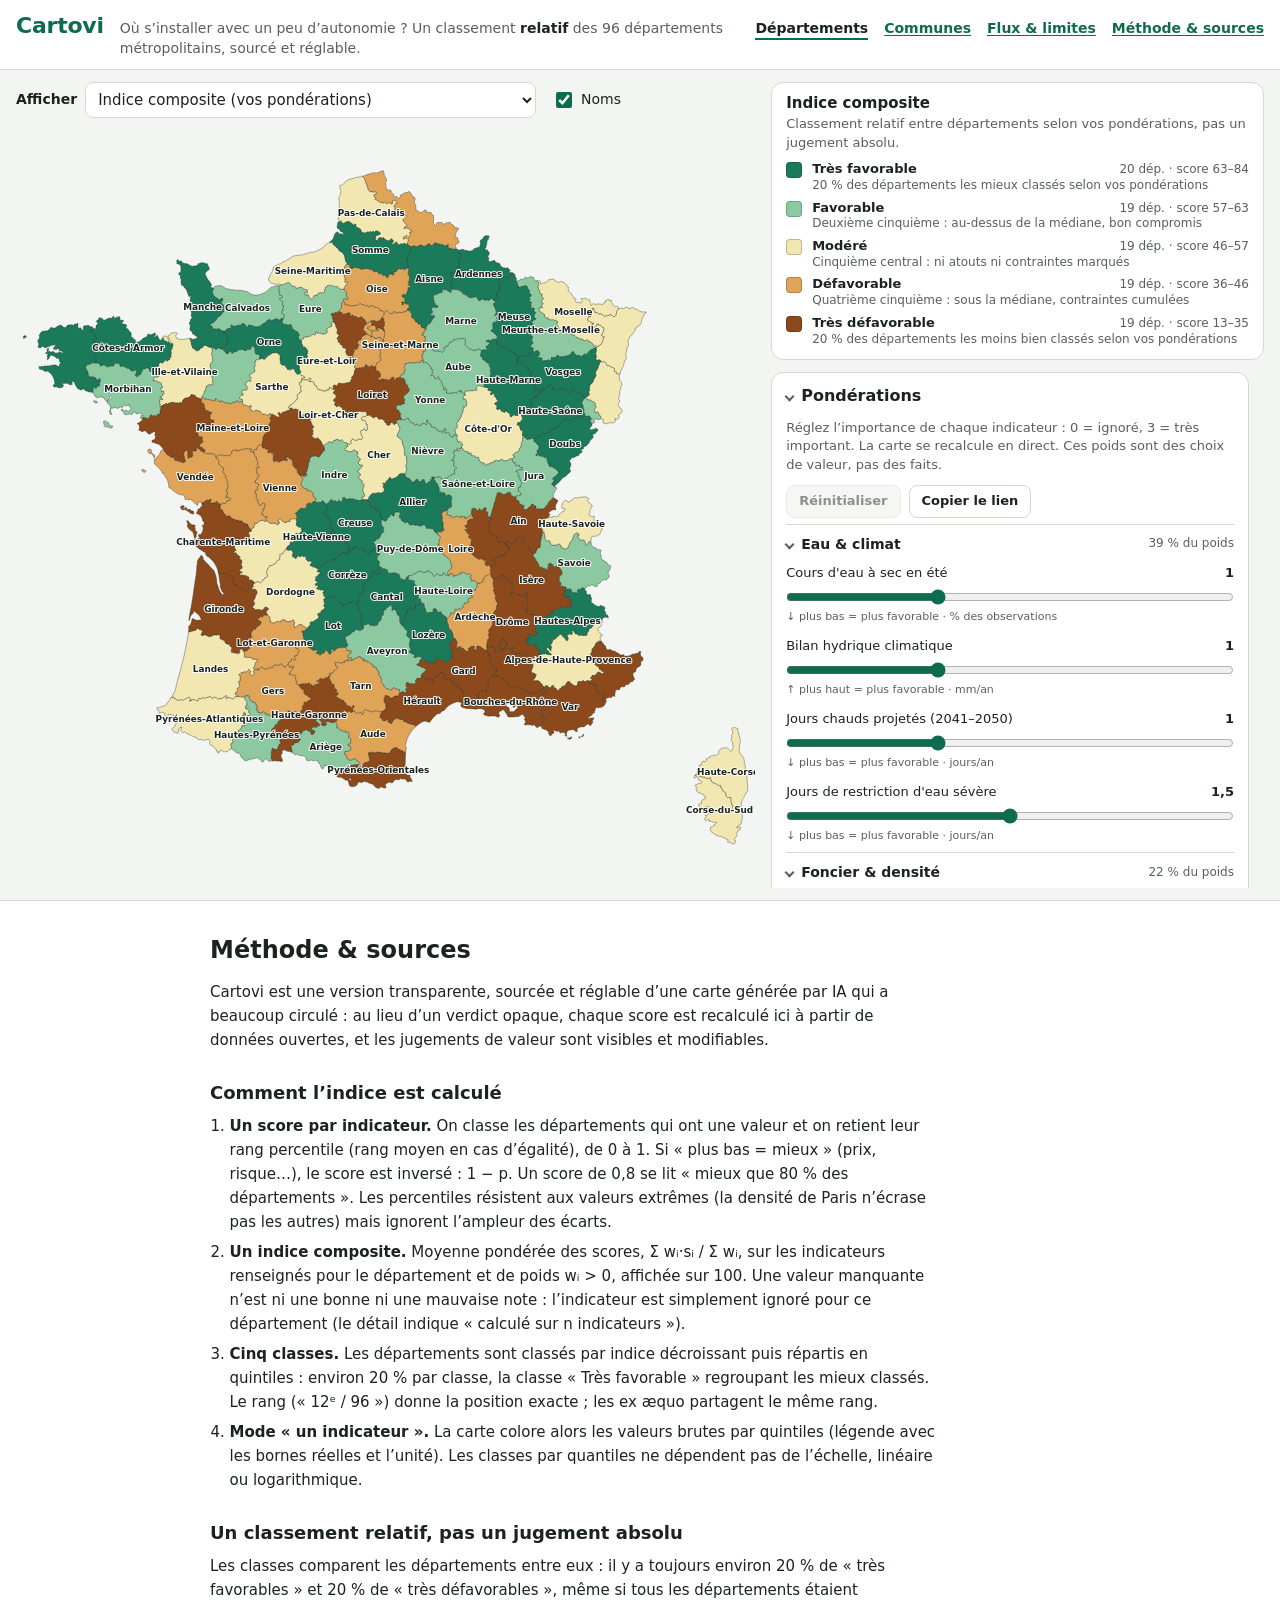
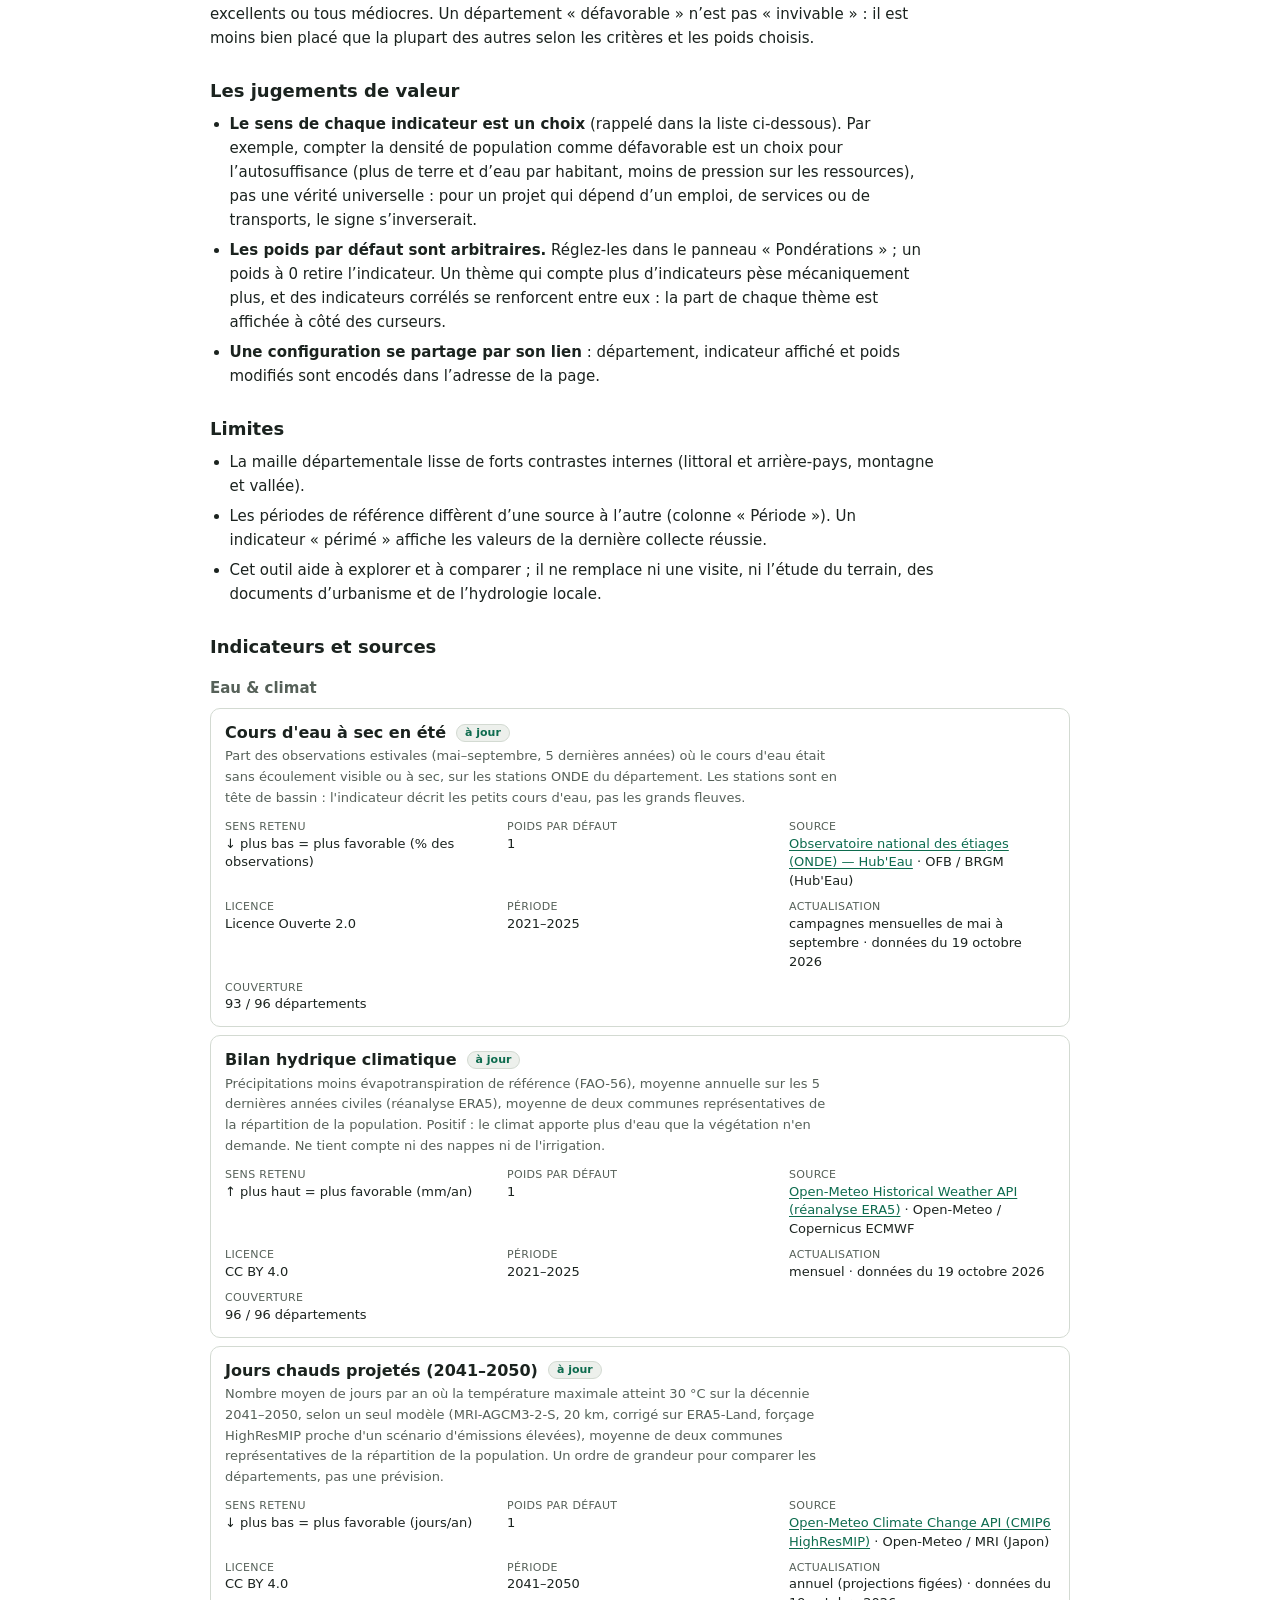
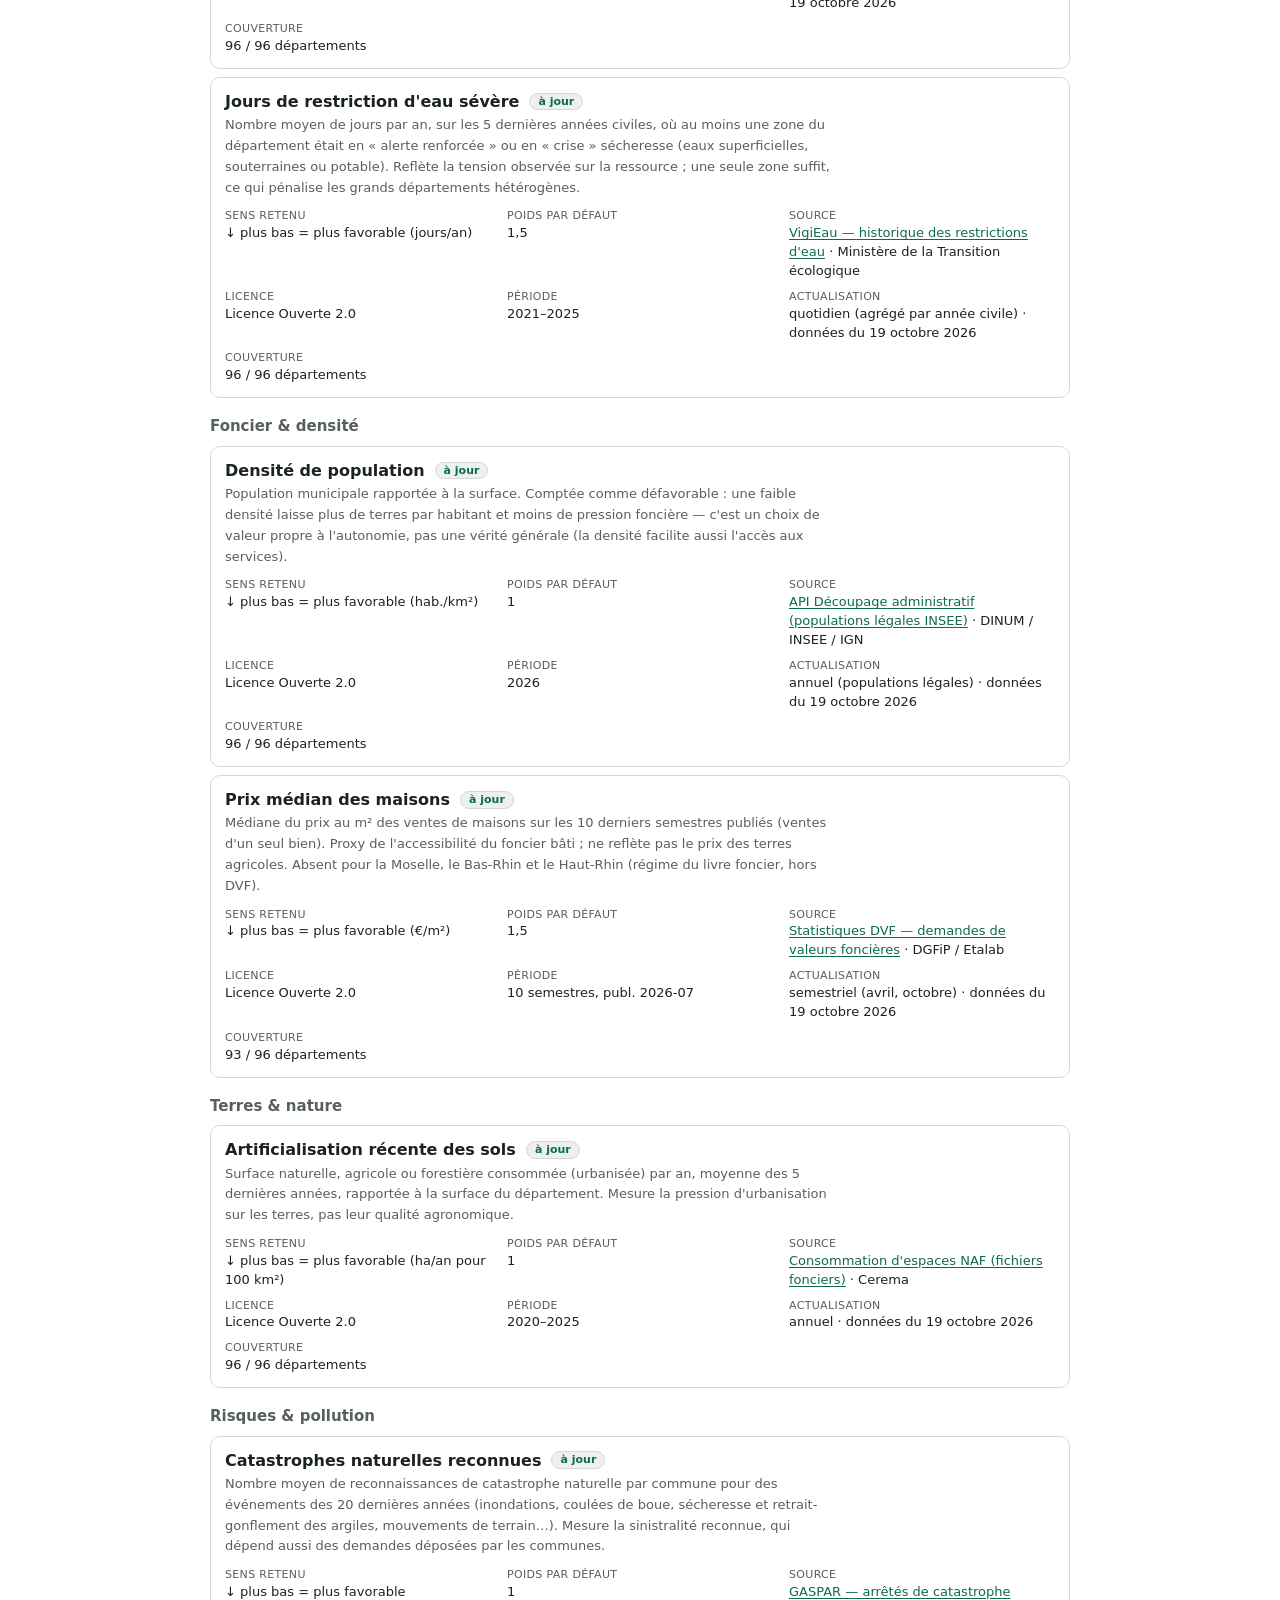
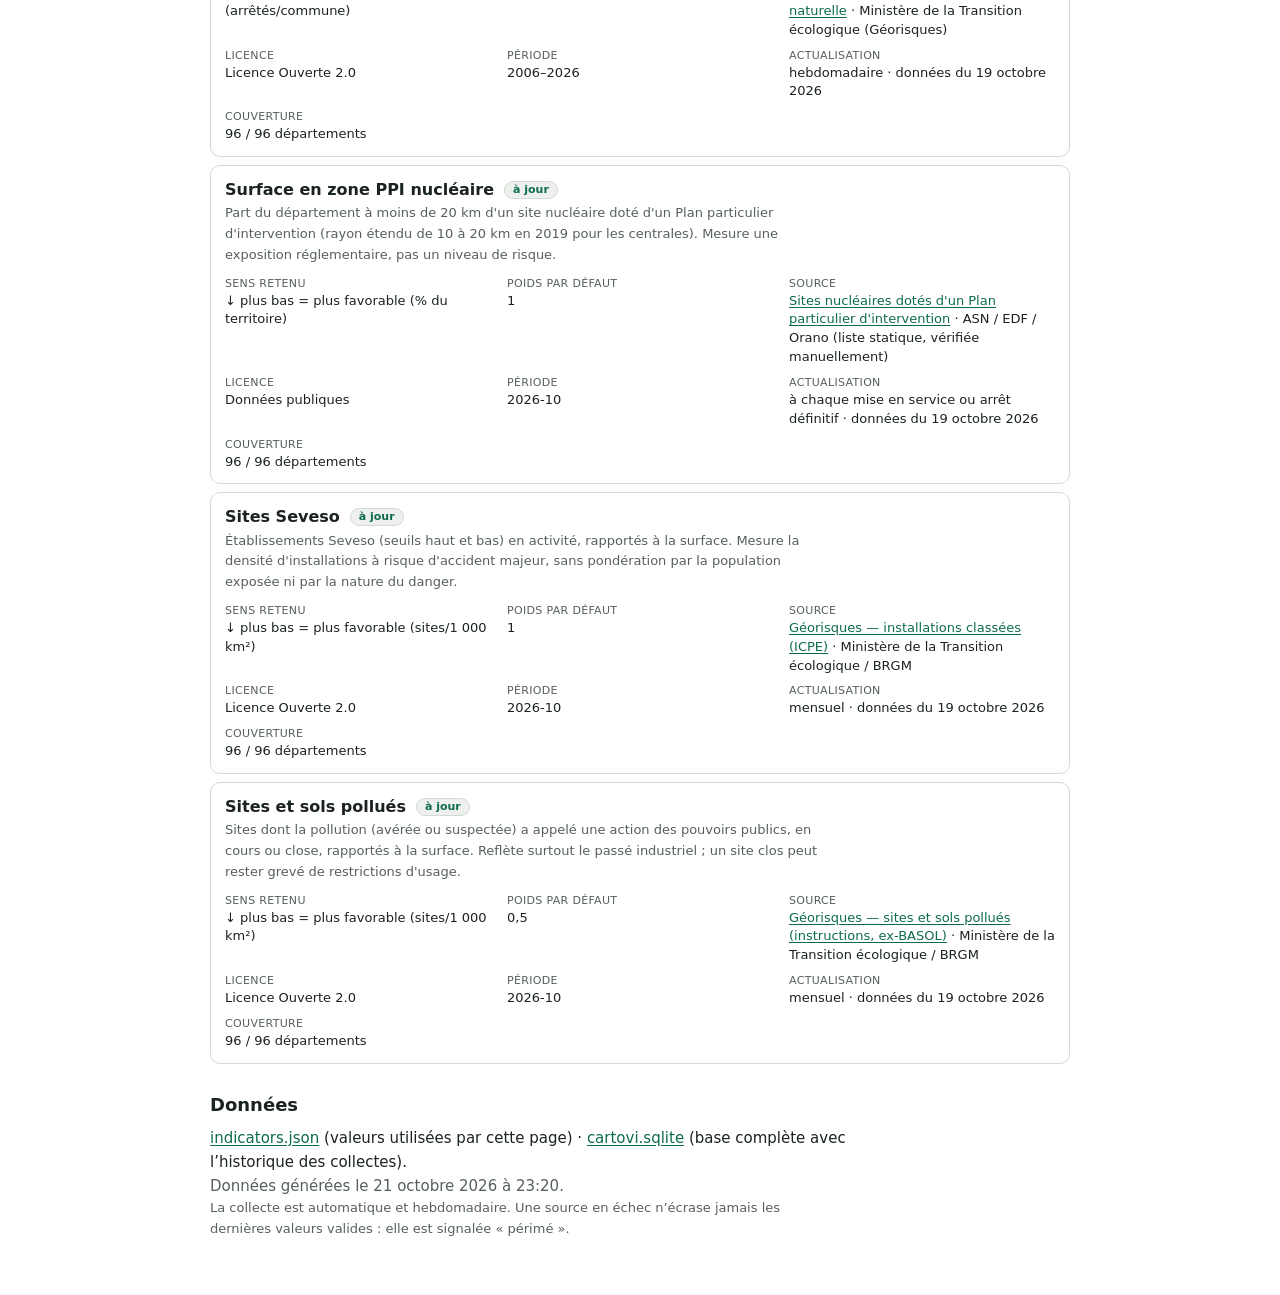
==== commit 7776f5a0: "Page Flux & limites : vent animé en WebGL2, maille des données et interpolation rendues visibles Par" ====
--- a/web/index.html
+++ b/web/index.html
@@ -24,6 +24,7 @@
       <nav class="top-nav" aria-label="Pages du site">
         <a href="index.html" aria-current="page">Départements</a>
         <a href="communes.html">Communes</a>
+        <a href="flux.html">Flux &amp; limites</a>
         <a href="#methode" data-jump>Méthode &amp; sources</a>
       </nav>
     </header>
--- a/web/style.css
+++ b/web/style.css
@@ -39,6 +39,9 @@
   --base-line: #c0c9bf;
   --dot-faint: rgba(27, 35, 31, 0.3);
   --hub: #8c4a1c;
+
+  /* page flux : le sol (la silhouette des départements) sous les particules */
+  --flux-land: #e7ebe6;
 }
 
 @media (prefers-color-scheme: dark) {
@@ -75,6 +78,7 @@
     --base-line: #3c4943;
     --dot-faint: rgba(232, 238, 233, 0.34);
     --hub: #e0a458;
+    --flux-land: #28332d;
     color-scheme: dark;
   }
 }
@@ -112,6 +116,7 @@
   --base-line: #3c4943;
   --dot-faint: rgba(232, 238, 233, 0.34);
   --hub: #e0a458;
+  --flux-land: #28332d;
   color-scheme: dark;
 }
 
@@ -338,6 +343,8 @@
 .fsec { min-width: 0; margin: 0; padding: 10px 0 2px; border: 0; border-top: 1px solid var(--line); }
 .fsec legend { padding: 0; margin-bottom: 6px; font-weight: 700; font-size: 0.875rem; }
 .fsec > .check { margin: 4px 0 8px; }
+.radios { display: flex; flex-wrap: wrap; align-items: center; gap: 4px 14px; margin-bottom: 6px; }
+.radios .check { margin: 0; }
 .fsec-tools { display: flex; gap: 6px; margin-bottom: 6px; }
 .regions { display: grid; grid-template-columns: 1fr 1fr; gap: 6px 10px; margin-bottom: 8px; }
 .regions .check { align-items: flex-start; font-size: 0.8125rem; line-height: 1.25; }
@@ -420,7 +427,7 @@
 .kv.stack { grid-template-columns: minmax(0, 1fr); gap: 0; }
 .kv.stack dd { margin-bottom: 8px; text-align: left; }
 .kv.stack .bar { margin-top: 3px; }
-.kv .sub { display: block; color: var(--muted); font-size: 0.75rem; font-weight: 400; }
+.kv dt .sub, .kv .sub { display: block; color: var(--muted); font-size: 0.75rem; font-weight: 400; }
 .links { margin: 6px 0 0; padding: 0; list-style: none; font-size: 0.875rem; }
 .links li { display: flex; justify-content: space-between; gap: 12px; margin: 0 -6px; padding: 4px 6px; border-radius: 6px; }
 .links li > span:last-child { text-align: right; font-variant-numeric: tabular-nums; }
@@ -446,6 +453,81 @@
   .com-detail { min-height: 0; overflow-y: auto; }
 }
 
+/* ---------- page Flux & limites ---------- */
+.flux-box { min-width: 0; }
+.flux-stage { --fw: 1000; --fh: 931; position: relative; width: 100%; aspect-ratio: var(--fw) / var(--fh); background: var(--surface); border-radius: 12px; overflow: hidden; }
+.flux-stage::after { content: ""; position: absolute; inset: 0; border: 1px solid var(--line); border-radius: 12px; pointer-events: none; }
+.flux-stage:focus-visible { outline: 3px solid var(--focus); outline-offset: 2px; }
+.flux-layer { position: absolute; inset: 0; width: 100%; height: 100%; display: block; pointer-events: none; }
+.flux-limits { pointer-events: auto; cursor: crosshair; }
+.flux-limits * { pointer-events: none; } /* seuls les repères PPI captent le pointeur ; le reste laisse la lecture au pointeur travailler */
+.flux-hint { align-self: stretch; max-width: 90ch; margin-top: 8px; }
+@media (hover: none) { .kbd-hint { display: none; } }
+@media (min-width: 960px) {
+  /* la scène occupe la hauteur disponible sans déformer le rapport du viewBox : main.js recopie la hauteur de la boîte dans --box-h
+     (pas de container-type: size ici, il fait recalculer tout le sous-arbre SVG à chaque changement de mise en page voisin) */
+  .flux-box { flex: 1 1 0; min-height: 0; display: flex; flex-direction: column; align-items: center; }
+  .flux-stage { width: min(100%, calc(var(--box-h, 600px) * var(--fw) / var(--fh))); }
+}
+.flux-base path { fill: var(--flux-land); stroke: var(--flux-land); stroke-width: 0.6; vector-effect: non-scaling-stroke; }
+
+/* limites : un trait par famille, pour qu'on les distingue sans légende */
+.lim-deps path { fill: none; stroke: var(--muted); stroke-opacity: 0.6; stroke-width: 0.8; vector-effect: non-scaling-stroke; stroke-linejoin: round; }
+.lim-cells { fill: none; stroke: var(--hatch-line); stroke-opacity: 0.55; stroke-width: 0.7; vector-effect: non-scaling-stroke; }
+.lim-nodes { fill: none; stroke: var(--muted); stroke-width: 1.4; vector-effect: non-scaling-stroke; stroke-linecap: square; }
+.lim-ring { fill: var(--hub); fill-opacity: 0.07; stroke: var(--hub); stroke-width: 1.3; stroke-dasharray: 5 3; vector-effect: non-scaling-stroke; }
+.lim-ring.on { fill-opacity: 0.18; stroke-width: 2.6; stroke-dasharray: none; }
+.lim-mark, .lim-hit, .pr-halo, .pr-dot { fill: none; stroke-linecap: round; vector-effect: non-scaling-stroke; }
+.lim-mark { stroke: var(--hub); stroke-width: 7; }
+.flux-limits .lim-hit { stroke: transparent; stroke-width: 28; pointer-events: stroke; cursor: help; }
+.flux-limits.no-deps .lim-deps, .flux-limits.no-ppi .lim-ppi, .flux-limits.no-maille .lim-cells, .flux-limits.no-maille .lim-nodes { display: none; }
+.pr-line { stroke: var(--ring); stroke-width: 1.4; stroke-dasharray: 4 3; vector-effect: non-scaling-stroke; }
+.pr-node { fill: var(--accent-soft); fill-opacity: 0.7; stroke: var(--accent); stroke-width: 2; vector-effect: non-scaling-stroke; }
+.pr-halo { stroke: var(--halo); stroke-width: 14; }
+.pr-dot { stroke: var(--ring); stroke-width: 8; }
+
+/* panneaux */
+.flux-card { padding: 12px 14px 14px; }
+.flux-h { margin-bottom: 6px; font-size: 1rem; }
+.flux-h .small { font-weight: 400; }
+.flux-whenrow { display: flex; flex-wrap: wrap; align-items: baseline; gap: 2px 10px; min-height: 1.7em; margin-bottom: 2px; }
+.flux-when { font-size: 1.0625rem; font-weight: 700; font-variant-numeric: tabular-nums; }
+.flux-scrub { position: relative; padding-bottom: 22px; }
+.flux-scrub input[type="range"] { display: block; width: 100%; height: 28px; margin: 0; accent-color: var(--accent); cursor: pointer; }
+.flux-days { position: absolute; left: 8px; right: 8px; bottom: 0; height: 18px; font-size: 0.6875rem; color: var(--muted); font-variant-numeric: tabular-nums; container-type: inline-size; }
+.flux-days .tick { position: absolute; top: -3px; width: 1px; height: 8px; background: var(--hatch-line); }
+.flux-days .dlabel { position: absolute; top: 6px; transform: translateX(-50%); white-space: nowrap; }
+@container (max-width: 330px) { .flux-days .dname { display: none; } }
+.flux-transport { display: flex; flex-wrap: wrap; align-items: center; gap: 8px 12px; margin-top: 4px; }
+.flux-play { display: inline-flex; align-items: center; justify-content: center; gap: 6px; min-width: 6.5em; padding: 7px 12px; }
+.flux-rates { display: flex; gap: 6px; }
+
+.read-main { display: flex; align-items: center; gap: 12px; margin: 2px 0 10px; }
+.wind-arrow { flex: none; width: 46px; height: 46px; padding: 4px; border: 1px solid var(--line); border-radius: 50%; background: var(--surface-2); fill: var(--accent); }
+.read-speed { font-size: 1.375rem; font-variant-numeric: tabular-nums; }
+.read-dir { font-size: 0.9375rem; }
+.read-limit { margin: 0 0 10px; padding: 8px 10px 6px; border-radius: 8px; background: var(--accent-soft); }
+.read-limit .bar { margin: 5px 0 4px; background: var(--surface); }
+.read-limit .bar i { background: repeating-linear-gradient(45deg, var(--hatch-line) 0 2px, transparent 2px 6px); border-right: 2px solid var(--hatch-line); }
+.read-limit .wnote { font-size: 0.6875rem; }
+.read-km { font-size: 1.0625rem; }
+
+.layer { align-items: flex-start; gap: 10px; padding: 5px 0; }
+.layer input { margin-top: 3px; flex: none; }
+.layer-sw { flex: none; margin-top: 1px; }
+.layer-sw-box { display: block; width: 28px; height: 16px; margin-top: 1px; flex: none; }
+.layer-txt { display: flex; flex-direction: column; min-width: 0; }
+.layer-txt b { font-size: 0.875rem; }
+.layer-txt small { color: var(--muted); font-size: 0.75rem; line-height: 1.3; }
+.sw-flow { fill: none; stroke: var(--s4); stroke-width: 2; stroke-linecap: round; }
+.sw-dep { fill: none; stroke: var(--muted); stroke-opacity: 0.7; stroke-width: 1.3; }
+.sw-ppi { fill: var(--hub); fill-opacity: 0.1; stroke: var(--hub); stroke-width: 1.3; stroke-dasharray: 3 2; }
+.sw-ppi-dot { fill: var(--hub); }
+.sw-node { fill: none; stroke: var(--muted); stroke-width: 1.6; }
+.ramp-wrap { margin: 0 0 6px 38px; }
+.ramp { height: 8px; border: 1px solid var(--line); border-radius: 4px; }
+.ramp-lbl { display: flex; justify-content: space-between; margin-top: 2px; color: var(--muted); font-size: 0.6875rem; font-variant-numeric: tabular-nums; }
+
 @media (prefers-reduced-motion: reduce) {
   *, *::before, *::after { animation: none !important; transition: none !important; scroll-behavior: auto !important; }
 }
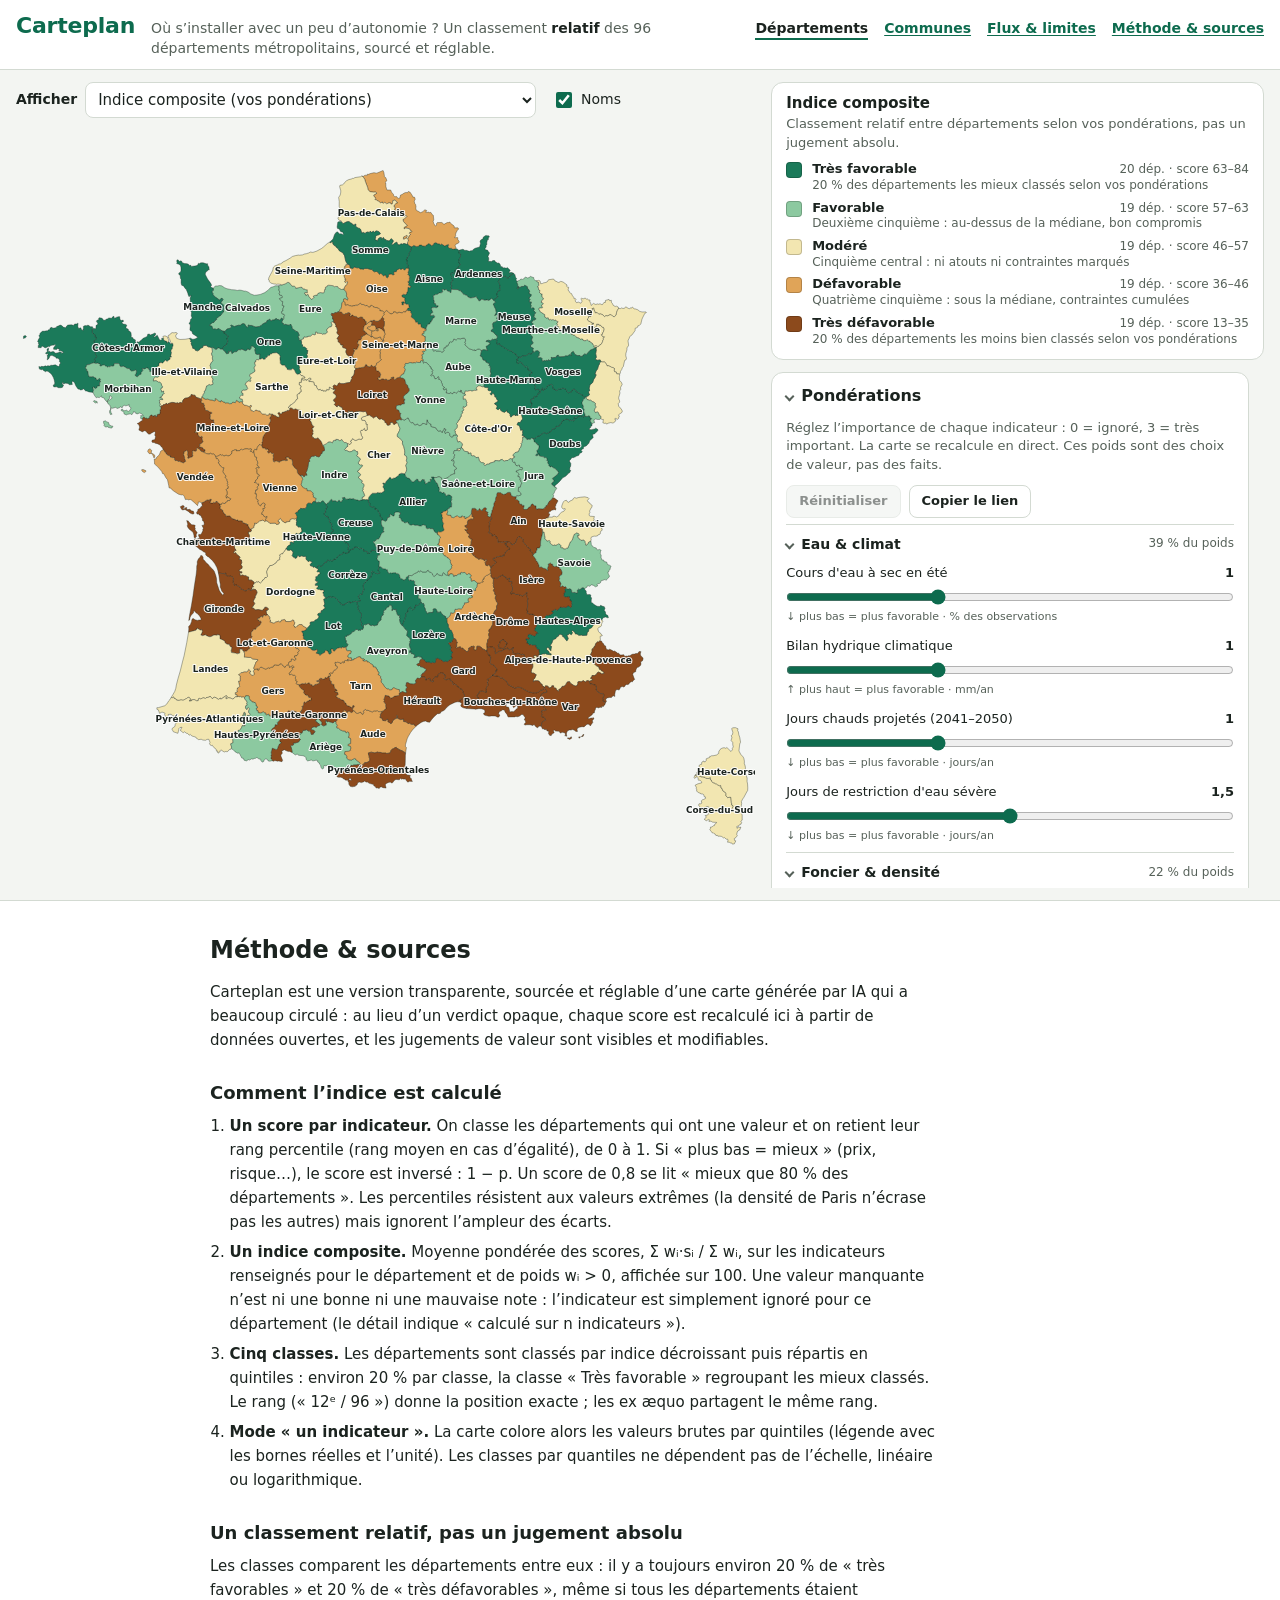
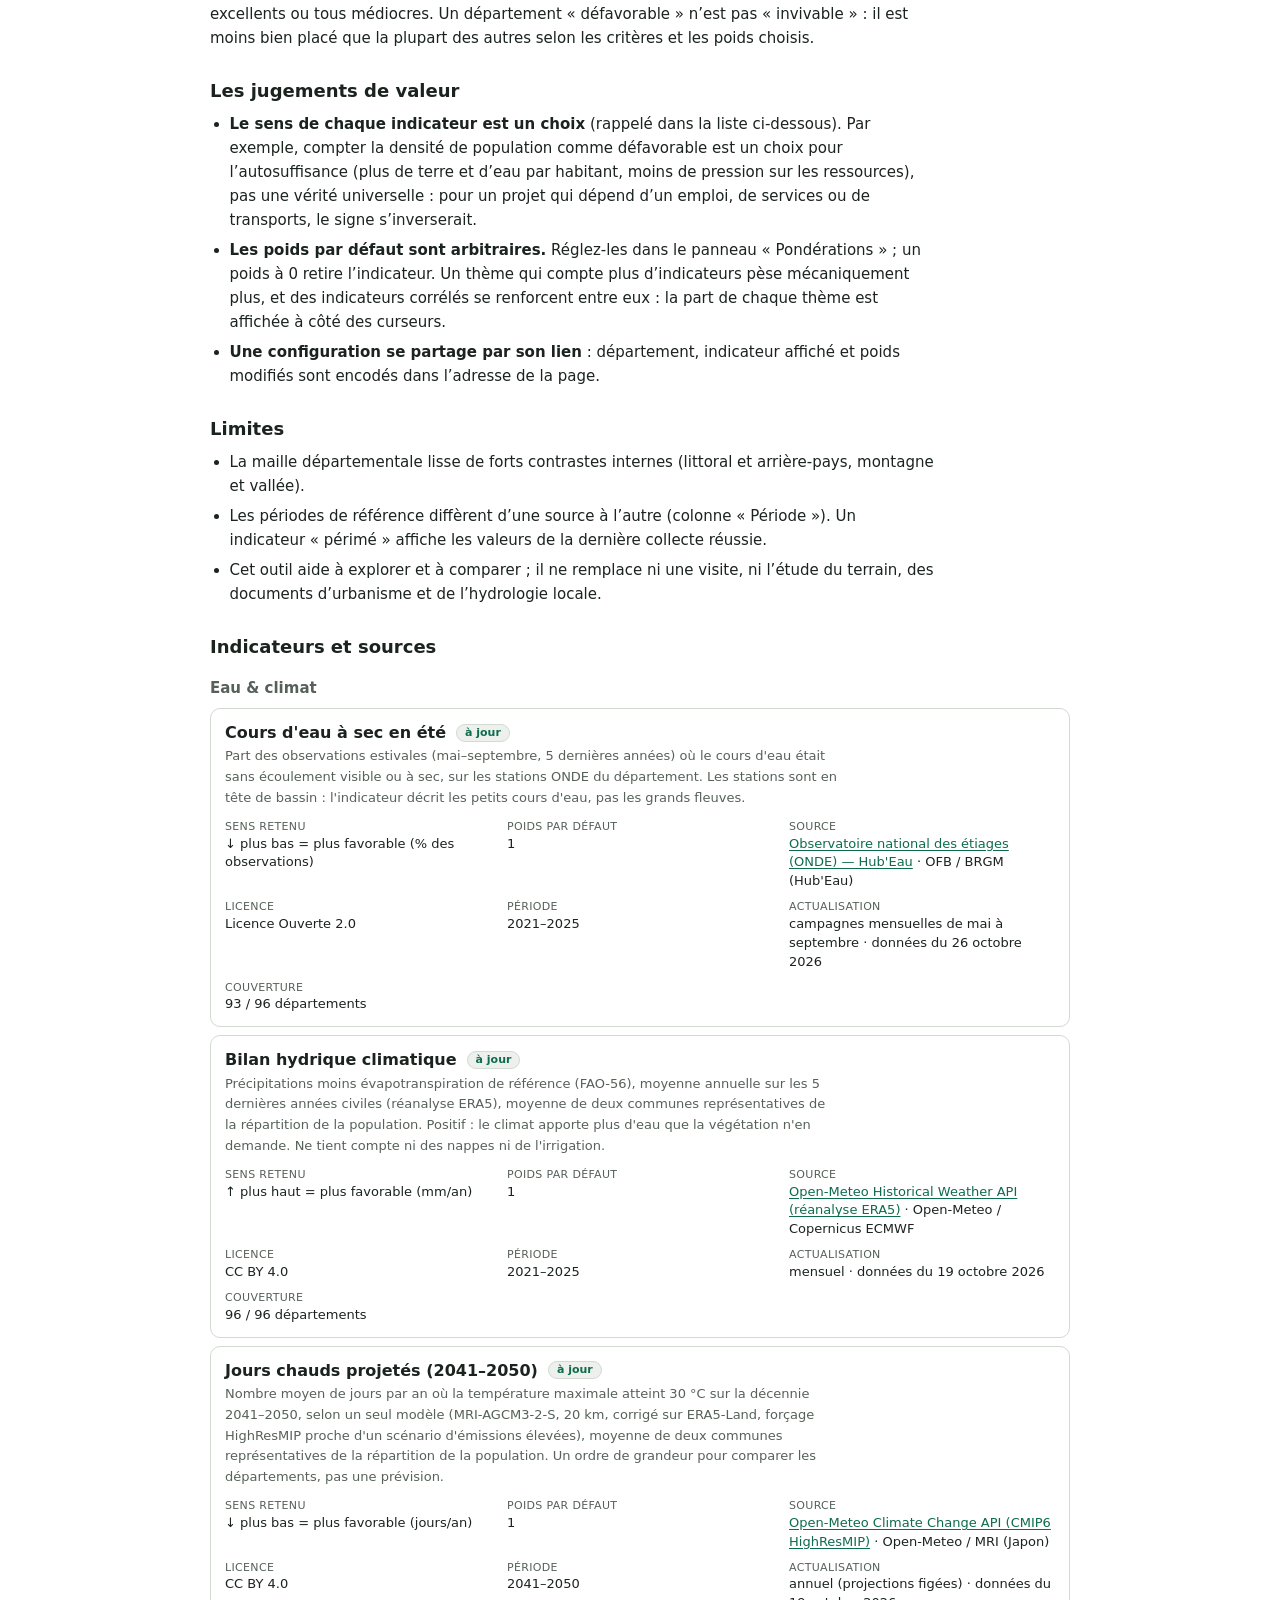
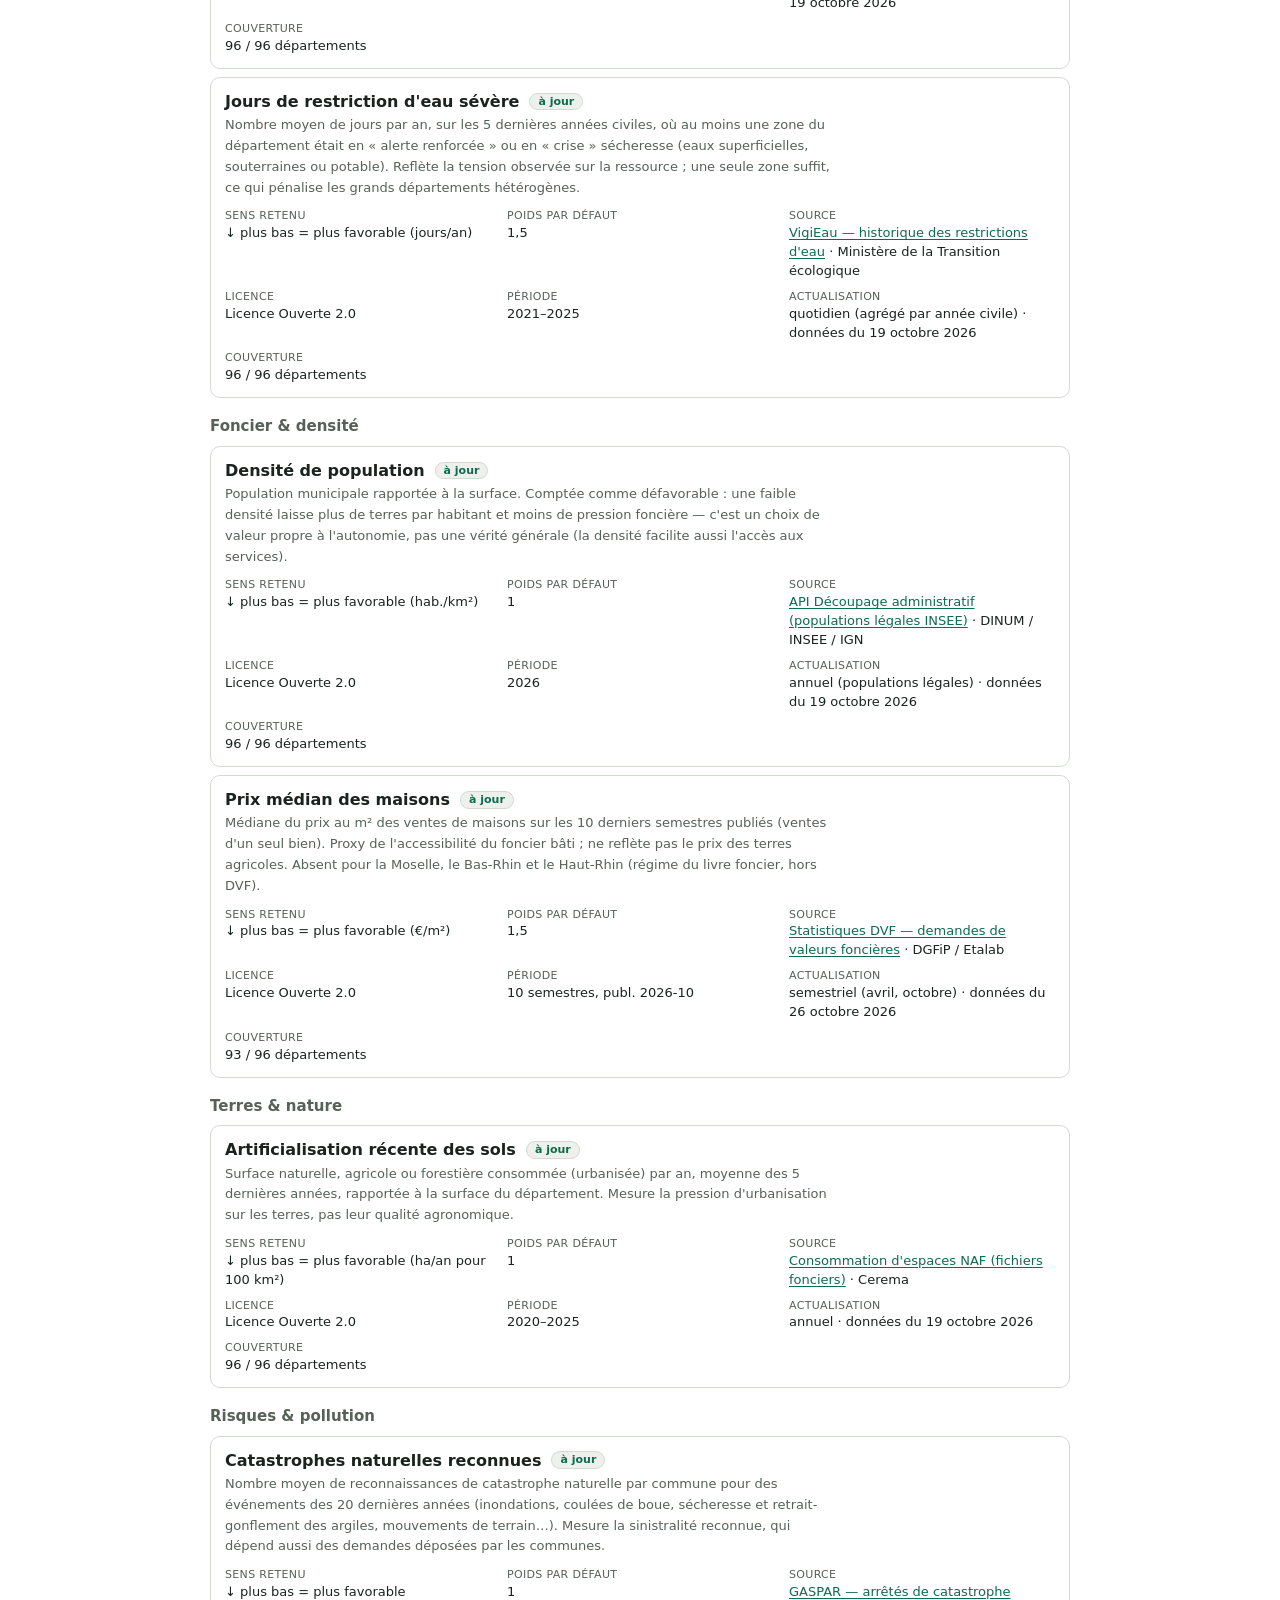
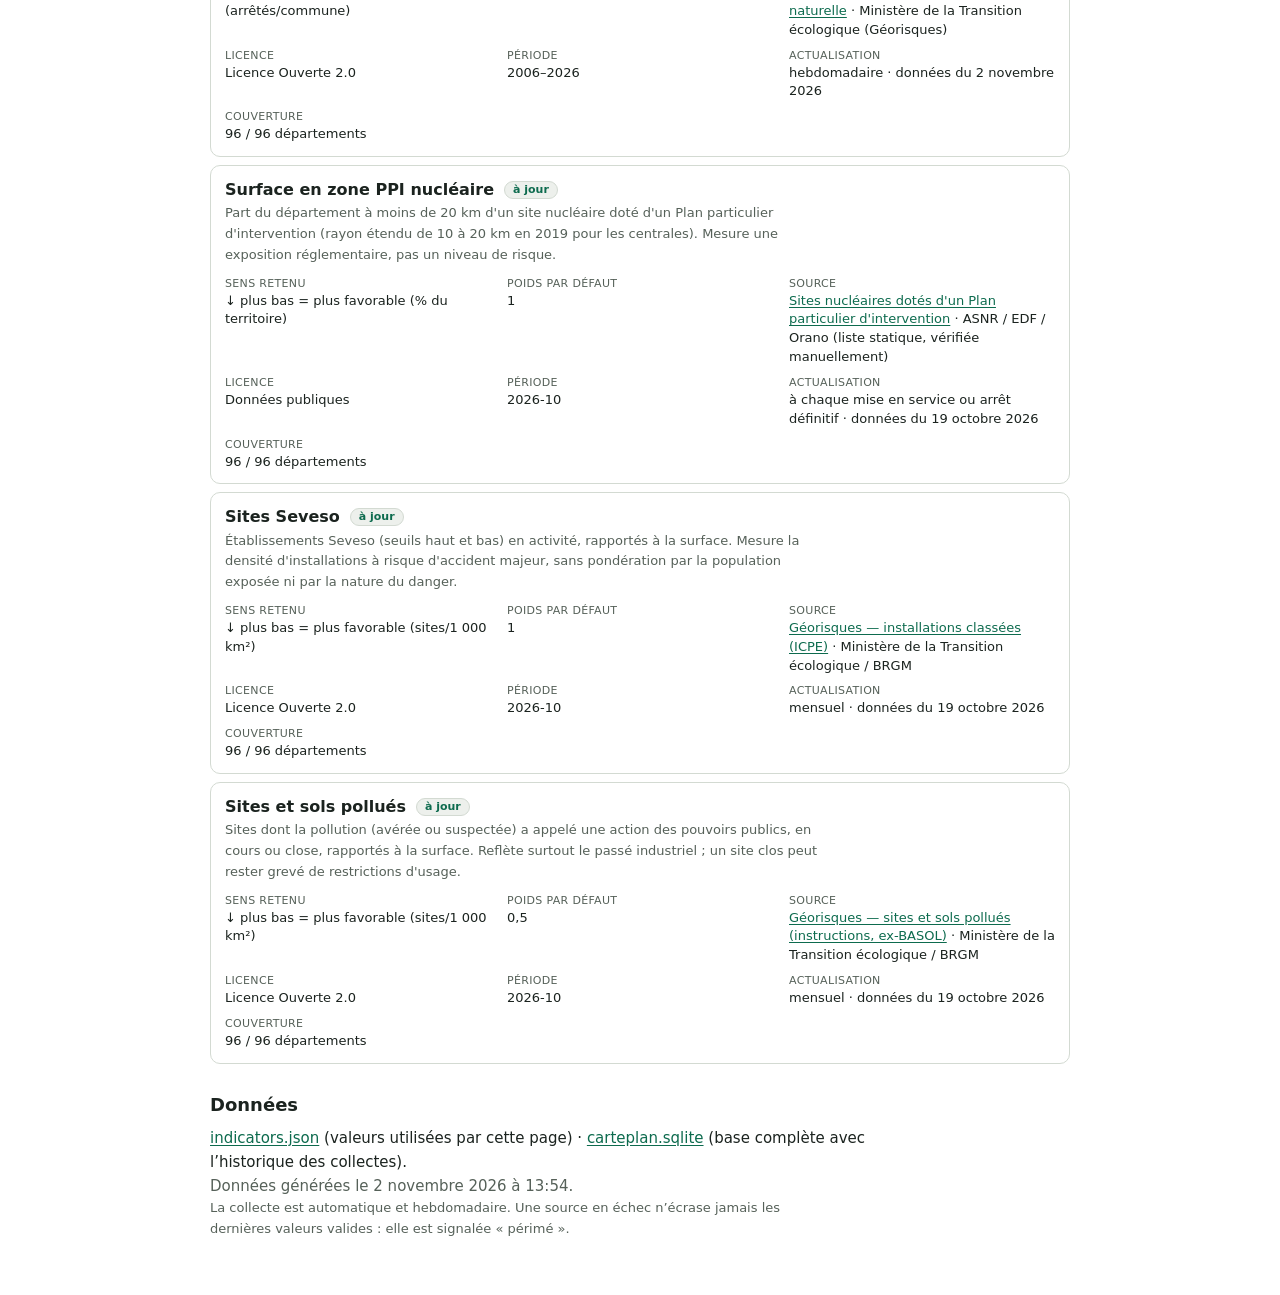
==== commit 7d7a5892: "Renomme le projet Carteplan (anciennement Cartovi) Nom affiché, User-Agent, bot de collecte et base " ====
--- a/web/index.html
+++ b/web/index.html
@@ -4,7 +4,7 @@
   <meta charset="utf-8">
   <meta name="viewport" content="width=device-width, initial-scale=1">
   <meta name="color-scheme" content="light dark">
-  <title>Cartovi — où s’installer avec un peu d’autonomie ?</title>
+  <title>Carteplan — où s’installer avec un peu d’autonomie ?</title>
   <meta name="description" content="Carte comparative des 96 départements métropolitains pour s’installer avec une part d’autosuffisance : eau, foncier, densité, risques, pollution. Données sourcées, pondérations réglables.">
   <link rel="icon" href="data:image/svg+xml,%3Csvg xmlns='http://www.w3.org/2000/svg' viewBox='0 0 16 16'%3E%3Crect width='16' height='16' rx='3' fill='%231b7a5a'/%3E%3Cpath d='M4 11l2-6 3 3 3-4v7z' fill='%23f2e6b1'/%3E%3C/svg%3E">
   <link rel="stylesheet" href="style.css">
@@ -19,7 +19,7 @@
 
   <div class="shell">
     <header class="top">
-      <h1>Cartovi</h1>
+      <h1>Carteplan</h1>
       <p class="tagline">Où s’installer avec un peu d’autonomie ? Un classement <strong>relatif</strong> des 96 départements métropolitains, sourcé et réglable.</p>
       <nav class="top-nav" aria-label="Pages du site">
         <a href="index.html" aria-current="page">Départements</a>
@@ -68,7 +68,7 @@
   <section id="methode" class="method" tabindex="-1" aria-labelledby="methode-title">
     <div class="method-inner">
       <h2 id="methode-title">Méthode &amp; sources</h2>
-      <p>Cartovi est une version transparente, sourcée et réglable d’une carte générée par IA qui a beaucoup circulé : au lieu d’un verdict opaque, chaque score est recalculé ici à partir de données ouvertes, et les jugements de valeur sont visibles et modifiables.</p>
+      <p>Carteplan est une version transparente, sourcée et réglable d’une carte générée par IA qui a beaucoup circulé : au lieu d’un verdict opaque, chaque score est recalculé ici à partir de données ouvertes, et les jugements de valeur sont visibles et modifiables.</p>
 
       <h3>Comment l’indice est calculé</h3>
       <ol>
@@ -101,13 +101,13 @@
       <h3>Données</h3>
       <p>
         <a href="data/indicators.json" download>indicators.json</a> (valeurs utilisées par cette page) ·
-        <a href="data/cartovi.sqlite" download>cartovi.sqlite</a> (base complète avec l’historique des collectes).
+        <a href="data/carteplan.sqlite" download>carteplan.sqlite</a> (base complète avec l’historique des collectes).
       </p>
       <p id="generated" class="muted"></p>
       <p class="muted small">La collecte est automatique et hebdomadaire. Une source en échec n’écrase jamais les dernières valeurs valides : elle est signalée « périmé ».</p>
     </div>
   </section>
 
-  <noscript><p class="notice">Cartovi a besoin de JavaScript pour afficher la carte et recalculer les scores.</p></noscript>
+  <noscript><p class="notice">Carteplan a besoin de JavaScript pour afficher la carte et recalculer les scores.</p></noscript>
 </body>
 </html>
--- a/web/style.css
+++ b/web/style.css
@@ -1,4 +1,4 @@
-/* Cartovi — thème clair/sombre via variables sur :root (prefers-color-scheme). */
+/* Carteplan — thème clair/sombre via variables sur :root (prefers-color-scheme). */
 :root {
   color-scheme: light dark;
   --font: system-ui, -apple-system, "Segoe UI", Roboto, "Helvetica Neue", Arial, "Noto Sans", sans-serif;
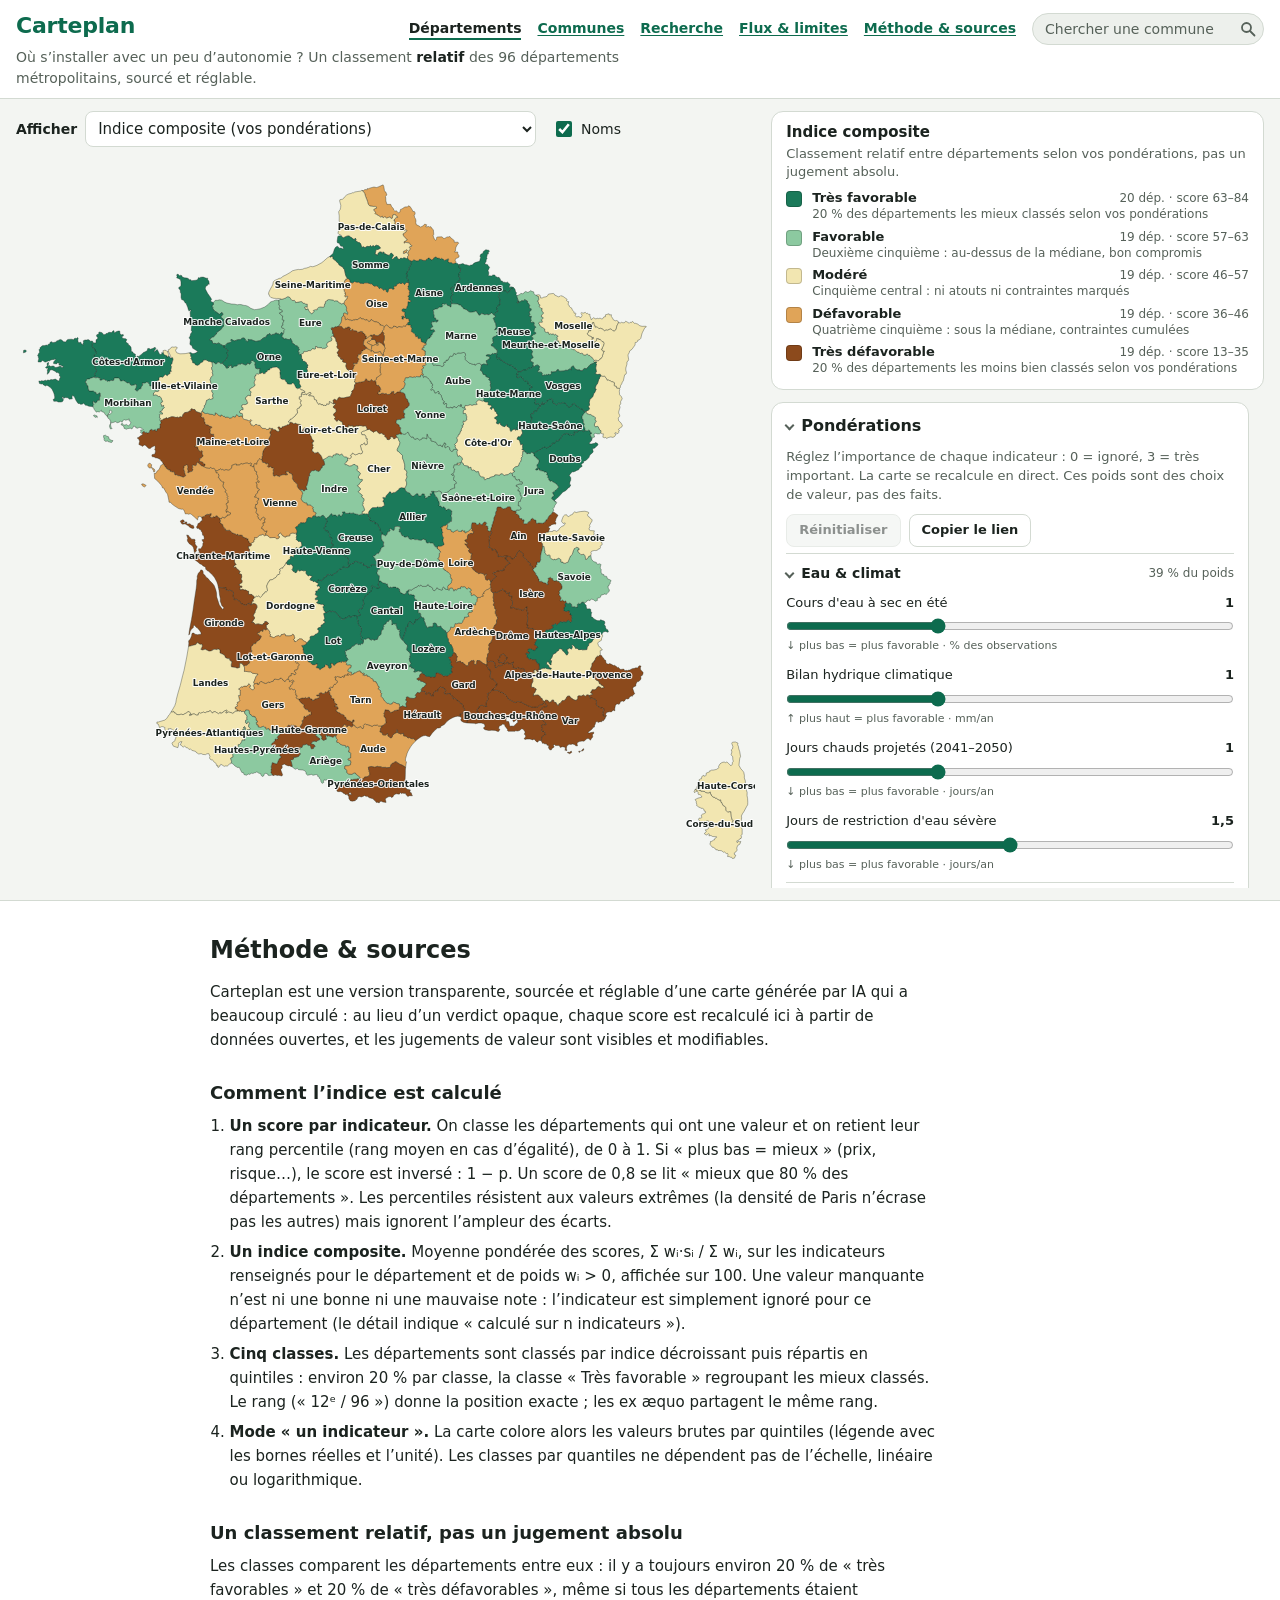
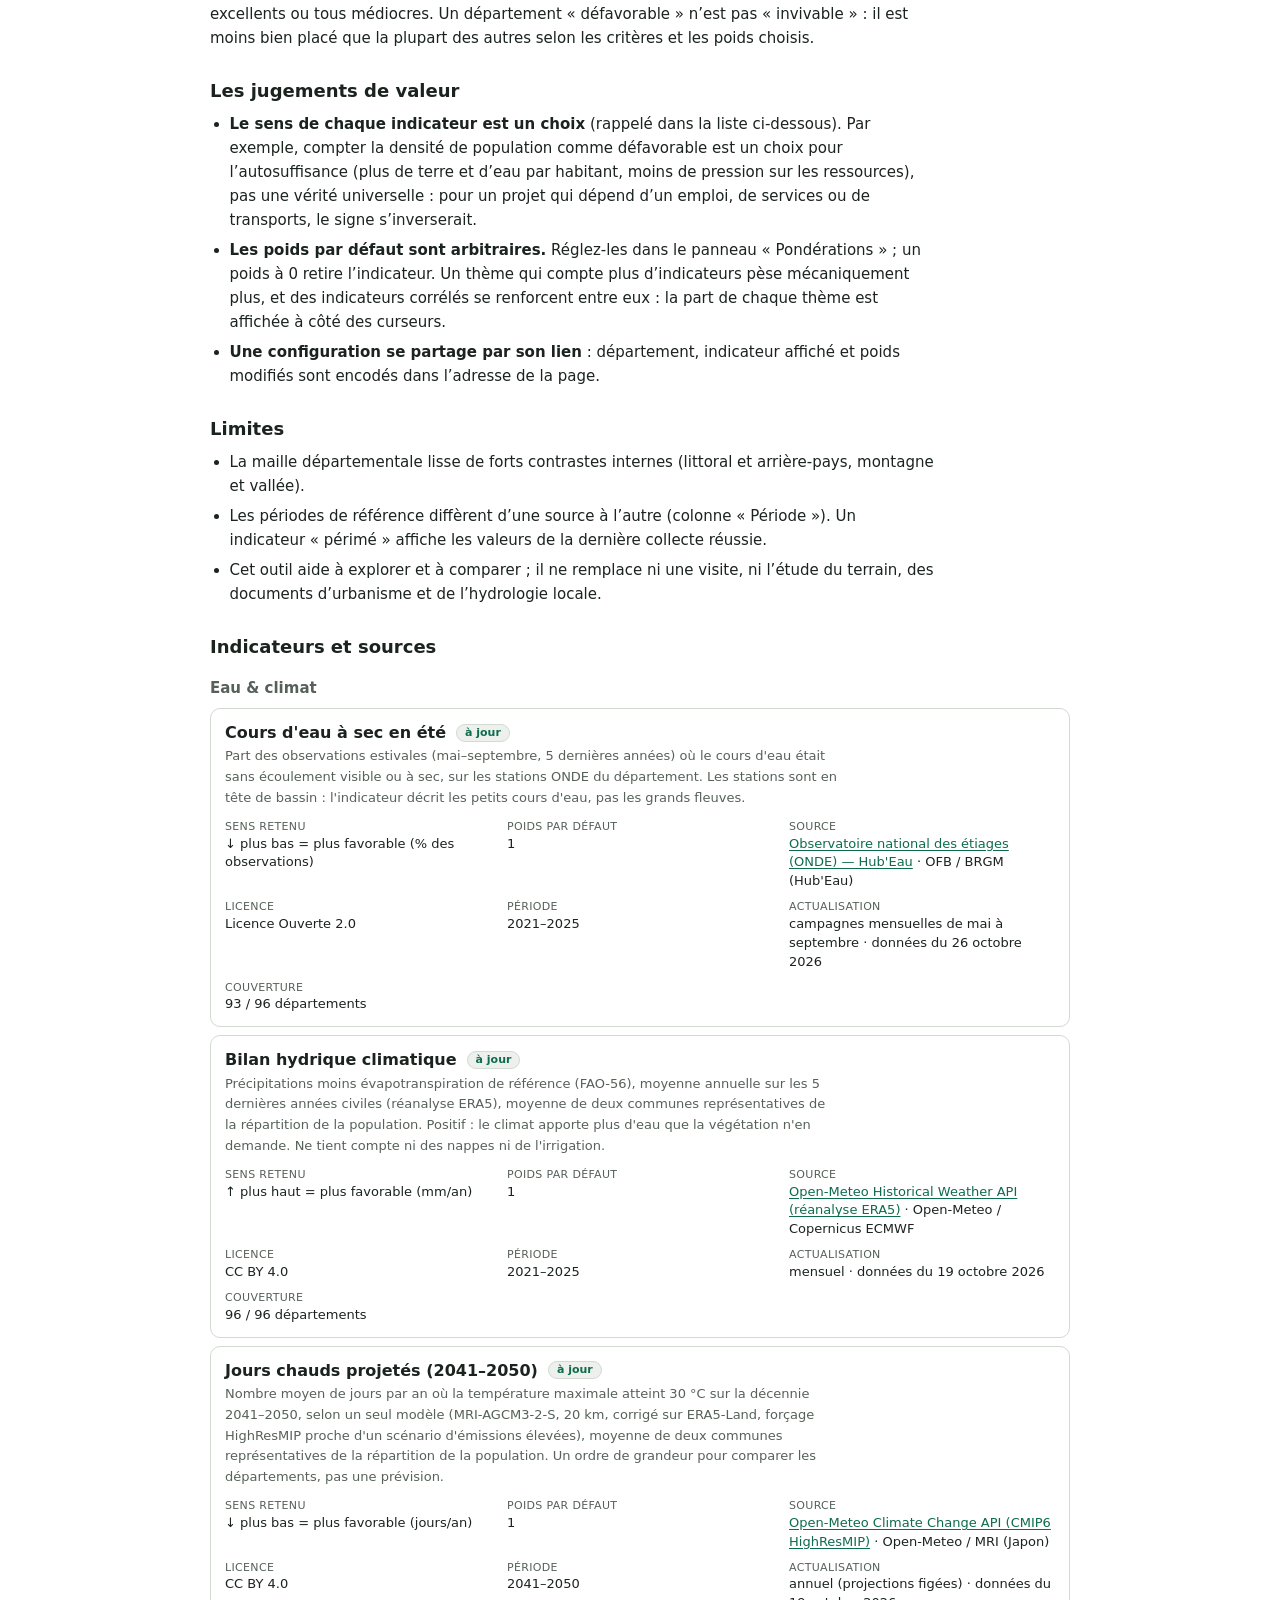
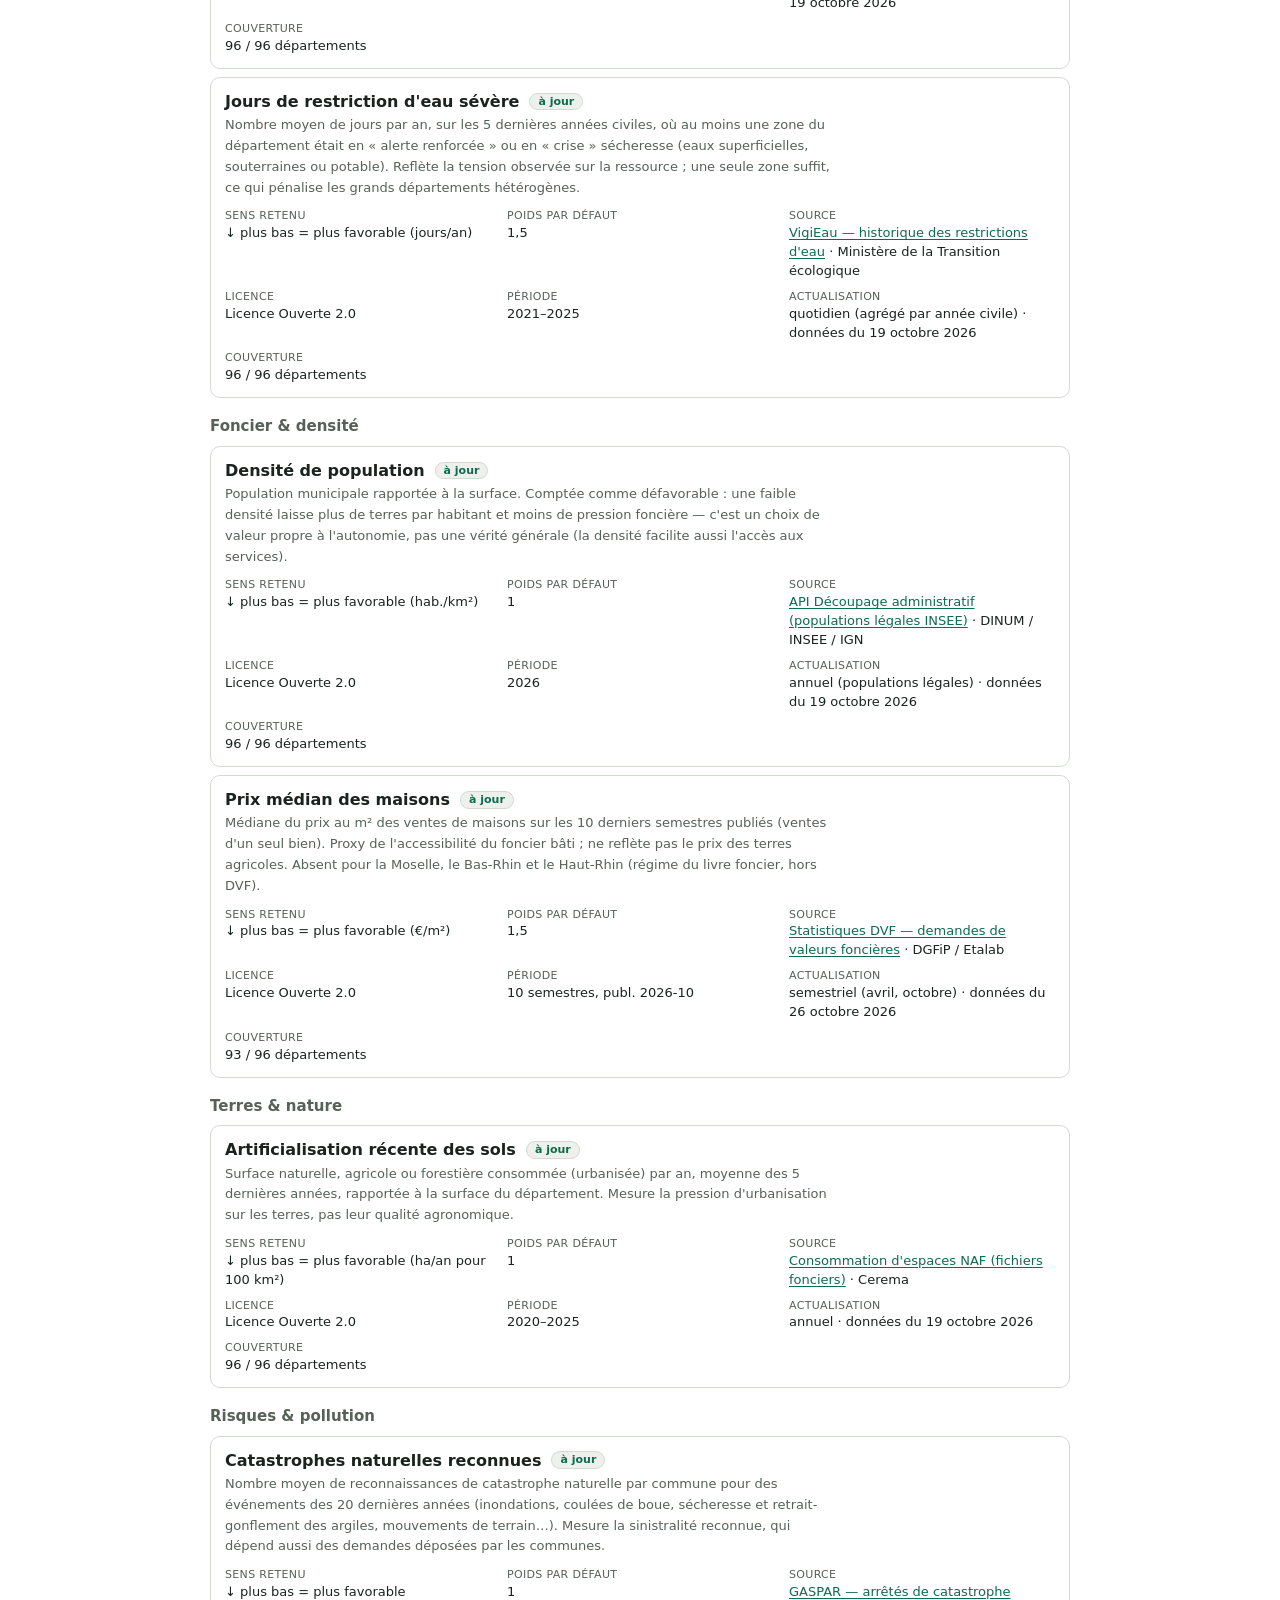
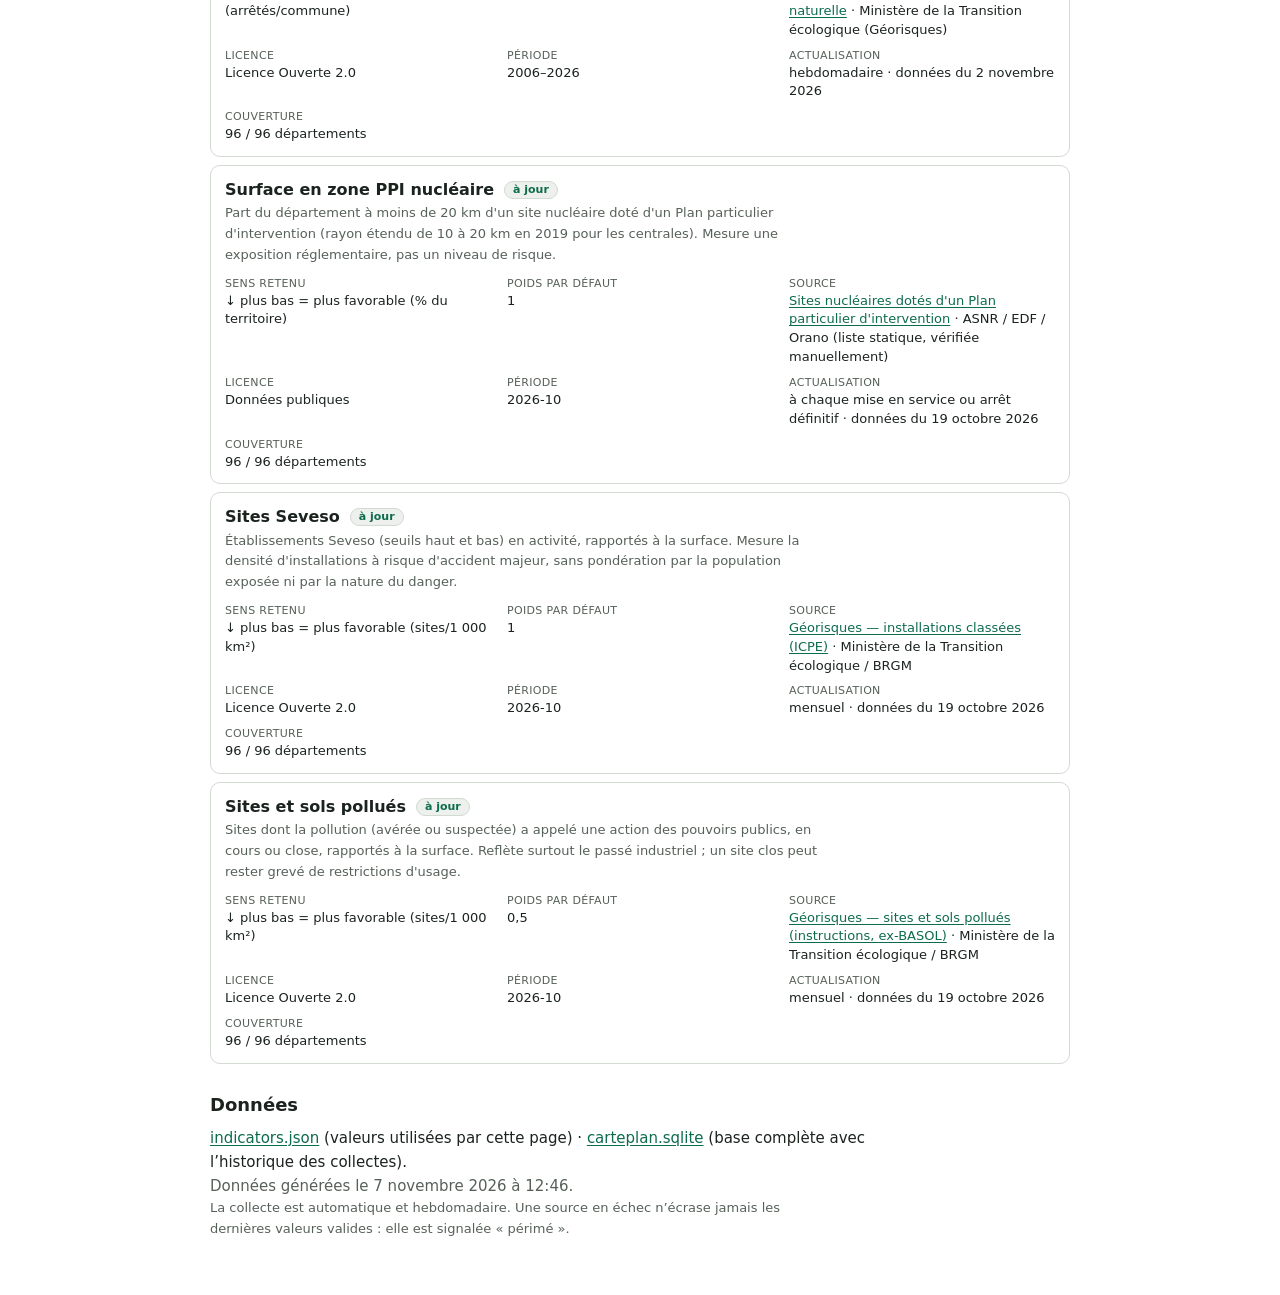
==== commit 8a07aaa0: "Page Recherche : chercher une commune, lire ses valeurs dans toutes les catégories, comparer - reche" ====
--- a/web/index.html
+++ b/web/index.html
@@ -8,6 +8,7 @@
   <meta name="description" content="Carte comparative des 96 départements métropolitains pour s’installer avec une part d’autosuffisance : eau, foncier, densité, risques, pollution. Données sourcées, pondérations réglables.">
   <link rel="icon" href="data:image/svg+xml,%3Csvg xmlns='http://www.w3.org/2000/svg' viewBox='0 0 16 16'%3E%3Crect width='16' height='16' rx='3' fill='%231b7a5a'/%3E%3Cpath d='M4 11l2-6 3 3 3-4v7z' fill='%23f2e6b1'/%3E%3C/svg%3E">
   <link rel="stylesheet" href="style.css">
+  <script type="module" src="js/header-search.js"></script>
   <script type="module" src="js/main.js"></script>
 </head>
 <body>
@@ -21,12 +22,20 @@
     <header class="top">
       <h1>Carteplan</h1>
       <p class="tagline">Où s’installer avec un peu d’autonomie ? Un classement <strong>relatif</strong> des 96 départements métropolitains, sourcé et réglable.</p>
-      <nav class="top-nav" aria-label="Pages du site">
-        <a href="index.html" aria-current="page">Départements</a>
-        <a href="communes.html">Communes</a>
-        <a href="flux.html">Flux &amp; limites</a>
-        <a href="#methode" data-jump>Méthode &amp; sources</a>
-      </nav>
+      <div class="top-tools">
+        <nav class="top-nav" aria-label="Pages du site">
+          <a href="index.html" aria-current="page">Départements</a>
+          <a href="communes.html">Communes</a>
+          <a href="recherche.html">Recherche</a>
+          <a href="flux.html">Flux &amp; limites</a>
+          <a href="#methode" data-jump>Méthode &amp; sources</a>
+        </nav>
+        <form class="top-search" id="top-search" role="search" aria-label="Rechercher une commune" action="recherche.html" method="get">
+          <label class="sr-only" for="top-q">Rechercher une commune</label>
+          <input id="top-q" name="q" type="search" placeholder="Chercher une commune" autocomplete="off" spellcheck="false" enterkeyhint="search" maxlength="100">
+          <button type="submit" class="top-search-go" aria-label="Lancer la recherche"><svg viewBox="0 0 16 16" width="16" height="16" aria-hidden="true" focusable="false"><circle cx="6.5" cy="6.5" r="4.5" fill="none" stroke="currentColor" stroke-width="1.8"/><path d="M10 10l4.5 4.5" stroke="currentColor" stroke-width="1.8" stroke-linecap="round"/></svg></button>
+        </form>
+      </div>
     </header>
 
     <main class="app">
--- a/web/style.css
+++ b/web/style.css
@@ -10,6 +10,7 @@
   --muted: #566159;
   --line: #d3dad2;
   --accent: #0d6b4e;
+  --accent-ink: #ffffff;
   --accent-soft: #e1f0e8;
   --focus: #1456c4;
   --ring: #111111; /* contour de sélection */
@@ -53,6 +54,7 @@
     --muted: #a3b0a7;
     --line: #333e37;
     --accent: #4fc29c;
+    --accent-ink: #04130d;
     --accent-soft: #17332a;
     --focus: #8db3ff;
     --ring: #ffffff;
@@ -91,6 +93,7 @@
   --muted: #a3b0a7;
   --line: #333e37;
   --accent: #4fc29c;
+  --accent-ink: #04130d;
   --accent-soft: #17332a;
   --focus: #8db3ff;
   --ring: #ffffff;
@@ -142,13 +145,37 @@
 .tagline { color: var(--muted); font-size: 0.875rem; max-width: 72ch; }
 .tagline strong { color: var(--text); }
 .top-link { font-weight: 600; font-size: 0.875rem; white-space: nowrap; }
+.top-tools { display: flex; flex-wrap: wrap; align-items: center; justify-content: flex-end; gap: 4px 16px; min-width: 0; }
 .top-nav { display: flex; flex-wrap: wrap; justify-content: flex-end; gap: 2px 16px; font-weight: 600; font-size: 0.875rem; }
 .top-nav a { white-space: nowrap; }
 .top-nav a[aria-current="page"] { color: var(--text); text-decoration: none; border-bottom: 2px solid var(--accent); }
+
+/* champ de recherche de l'en-tête (toutes les pages) */
+.top-search { position: relative; display: flex; align-items: center; }
+.top-search input { width: 14.5rem; max-width: 100%; padding: 5px 30px 5px 12px; border: 1px solid var(--line); border-radius: 999px; background: var(--surface-2); font-size: 0.875rem; transition: width 0.15s; }
+.top-search input:focus { width: 17rem; background: var(--surface); }
+.top-search input::placeholder { color: var(--muted); }
+.top-search-go { position: absolute; right: 3px; display: grid; place-items: center; width: 26px; height: 26px; padding: 0; border: 0; border-radius: 50%; background: none; color: var(--muted); cursor: pointer; }
+.top-search-go:hover { color: var(--accent); }
+.top-search-toggle { display: none; place-items: center; width: 40px; height: 40px; padding: 0; border: 1px solid var(--line); border-radius: 10px; background: var(--surface-2); color: var(--text); cursor: pointer; }
+.top-search-toggle[aria-expanded="true"] { border-color: var(--accent); color: var(--accent); }
+/* écrans moyens : le slogan passe sous la ligne titre + navigation + recherche */
+@media (min-width: 720px) and (max-width: 1399px) {
+  .top { grid-template-columns: auto minmax(0, 1fr); }
+  .top-tools { grid-column: 2; grid-row: 1; }
+  .tagline { grid-column: 1 / -1; grid-row: 2; }
+}
 @media (max-width: 719px) {
-  .top { grid-template-columns: minmax(0, 1fr); }
-  .top-nav { grid-row: 2; justify-content: flex-start; }
-  .tagline { grid-row: 3; }
+  .top { grid-template-columns: minmax(0, 1fr) auto; align-items: center; }
+  .top h1 { grid-column: 1; grid-row: 1; }
+  .top-search-toggle { display: grid; grid-column: 2; grid-row: 1; }
+  .top-tools { grid-column: 1 / -1; grid-row: 2; flex-direction: column; align-items: stretch; gap: 8px; }
+  .top-tools .top-search { order: -1; }
+  .top-search input, .top-search input:focus { width: 100%; padding: 8px 34px 8px 14px; font-size: 1rem; }
+  .top-search-go { right: 5px; width: 30px; height: 30px; }
+  .top-search.collapsed { display: none; }
+  .top-nav { justify-content: flex-start; }
+  .tagline { grid-column: 1 / -1; grid-row: 3; }
 }
 
 .app { flex: 1; min-height: 0; display: grid; grid-template-columns: minmax(0, 1fr); gap: 16px; padding: 12px 16px 20px; }
@@ -528,6 +555,111 @@
 .ramp { height: 8px; border: 1px solid var(--line); border-radius: 4px; }
 .ramp-lbl { display: flex; justify-content: space-between; margin-top: 2px; color: var(--muted); font-size: 0.6875rem; font-variant-numeric: tabular-nums; }
 
+/* ---------- page Recherche ---------- */
+.rech-app { display: flex; flex-direction: column; gap: 16px; width: 100%; max-width: 1600px; margin: 0 auto; padding: 12px 16px 24px; }
+.rech-top { display: grid; grid-template-columns: minmax(0, 1fr); gap: 16px; align-items: start; }
+.rech-search { min-width: 0; padding: 14px; }
+.rech-h { margin-bottom: 8px; font-size: 1rem; }
+.rech-input { width: 100%; min-width: 0; padding: 10px 12px; border: 1px solid var(--line); border-radius: 10px; background: var(--surface); font-size: 1rem; }
+.rech-input:focus-visible { border-color: var(--focus); }
+.rech-help { margin-top: 6px; }
+.rech-help code { padding: 0 4px; border-radius: 4px; background: var(--surface-2); font-size: 0.9em; }
+.rech-filters { display: flex; flex-wrap: wrap; align-items: center; gap: 8px 14px; margin-top: 10px; }
+.rech-region { display: flex; align-items: center; gap: 8px; font-size: 0.875rem; font-weight: 600; }
+.rech-region select { flex: none; max-width: 14rem; }
+.rech-filters .pills { margin: 0; }
+.rech-count:empty { display: none; }
+.rech-count { margin: 10px 0 4px; font-size: 0.875rem; font-weight: 600; font-variant-numeric: tabular-nums; }
+.rech-empty { margin-top: 12px; display: grid; gap: 8px; }
+.rech-empty .pills { margin: 0; }
+.rech-none { padding: 10px 2px; }
+.rech-list { display: flex; flex-direction: column; gap: 2px; }
+.opt { display: grid; grid-template-columns: minmax(0, 1fr) auto; column-gap: 12px; padding: 8px 10px; border-radius: 8px; border-left: 3px solid transparent; cursor: pointer; }
+.opt:hover { background: var(--surface-2); }
+.opt[aria-selected="true"] { background: var(--accent-soft); outline: 2px solid var(--focus); outline-offset: -2px; }
+.opt[aria-current="true"] { border-left-color: var(--accent); }
+.opt-name { min-width: 0; font-weight: 700; overflow-wrap: anywhere; }
+.opt-pop { align-self: baseline; color: var(--muted); font-size: 0.8125rem; font-variant-numeric: tabular-nums; white-space: nowrap; }
+.opt-where { grid-column: 1 / -1; color: var(--muted); font-size: 0.8125rem; }
+.rech-more { margin-top: 8px; text-align: center; }
+.rech-more .btn { max-width: 100%; white-space: normal; }
+
+.rech-ph { padding: 16px; }
+.rech-ph h2 { margin-bottom: 6px; font-size: 1.0625rem; }
+.rech-ph ul { margin: 6px 0; padding-left: 1.2em; }
+.rech-ph li { margin: 3px 0; }
+.rech-fiche-zone { min-width: 0; }
+.rech-fiche-zone:focus { outline: none; }
+.rech-fiche { min-width: 0; }
+.rech-actions { display: flex; flex-wrap: wrap; align-items: center; gap: 8px; margin: 2px 0 6px; }
+.rech-actions a.btn { text-decoration: none; color: var(--text); }
+.btn.primary { background: var(--accent); border-color: var(--accent); color: var(--accent-ink); }
+.btn.primary:hover:not(:disabled) { filter: brightness(1.08); }
+.rech-back { font-size: 0.8125rem; }
+.rech-back a { display: none; }
+.rech-sec { margin-top: 16px; }
+.rech-sec > h3 { display: flex; flex-wrap: wrap; align-items: baseline; gap: 2px 4px; margin-bottom: 6px; padding-bottom: 4px; border-bottom: 1px solid var(--line); font-size: 0.9375rem; }
+.rech-sec > h3 .badge { margin-left: 4px; font-weight: 600; }
+.rech-sec p + p, .rech-sec dl + p, .rech-sec ul + p, .rech-sec .rech-share + p { margin-top: 6px; }
+.rech-sub { margin-top: 10px; font-size: 0.8125rem; font-weight: 700; }
+.rech-sec .ind-meta { margin-top: 6px; }
+.rech-sec .links li > span:first-child { min-width: 0; overflow-wrap: anywhere; }
+/* bloc département : cadre et fond propres, pour qu'on ne le prenne pas pour une valeur de la commune */
+.rech-dep { padding: 4px 12px 12px; border: 1px solid var(--line); border-radius: 10px; background: var(--surface-2); }
+.rech-dep > h3 { margin-top: 8px; }
+.rech-dep .bar { background: var(--surface); }
+.rech-dep .ind-meta { overflow-wrap: anywhere; }
+.rech-theme { margin-top: 12px; padding-bottom: 3px; border-bottom: 1px solid var(--line); font-size: 0.8125rem; color: var(--muted); text-transform: uppercase; letter-spacing: 0.03em; }
+.rech-dep .theme-block + .theme-block { margin-top: 2px; }
+.badge.scope-departement { background: var(--accent-soft); color: var(--accent); border-color: var(--accent); }
+/* part de gauche : barre neutre, sans couleur de « bon » ou de « mauvais » ; le trait marque la référence nationale */
+.rech-share { margin-bottom: 8px; }
+.bar.share { position: relative; overflow: visible; }
+.bar.share i { background: var(--muted); border-radius: 3px 0 0 3px; }
+.bar.share b { position: absolute; top: -3px; bottom: -3px; width: 2px; margin-left: -1px; background: var(--text); }
+
+/* comparaison */
+.rech-compare { min-width: 0; padding: 14px 0 12px; }
+.rech-compare:focus { outline: none; }
+.rech-cmp-head { display: flex; flex-wrap: wrap; align-items: baseline; gap: 4px 12px; padding: 0 14px 10px; }
+.rech-cmp-head h2 { font-size: 1.125rem; }
+.rech-cmp-head .btn { margin-left: auto; }
+.cmp-wrap { overflow-x: auto; border-top: 1px solid var(--line); border-bottom: 1px solid var(--line); }
+.cmp-table { width: 100%; border-collapse: separate; border-spacing: 0; font-size: 0.8125rem; }
+.cmp-table th, .cmp-table td { padding: 6px 10px; border-bottom: 1px solid var(--line); text-align: left; vertical-align: top; }
+.cmp-table thead th { background: var(--surface); }
+.cmp-table .cmp-col { min-width: 11rem; }
+.cmp-corner, .cmp-table tbody th[scope="row"] { position: sticky; left: 0; z-index: 1; width: 10rem; min-width: 10rem; max-width: 10rem; background: var(--surface); border-right: 1px solid var(--line); font-weight: 500; }
+.cmp-table tbody th[scope="row"] { overflow-wrap: anywhere; }
+.cmp-name { display: flex; align-items: flex-start; justify-content: space-between; gap: 6px; }
+.cmp-name .link { font-size: 0.9375rem; font-weight: 700; color: var(--accent); }
+.icon-btn.tiny { width: 24px; height: 24px; font-size: 1rem; border-radius: 6px; }
+.cmp-table .sub { display: block; color: var(--muted); font-size: 0.75rem; font-weight: 400; }
+.cmp-table .cv { font-weight: 700; font-variant-numeric: tabular-nums; }
+.cmp-table td.na { color: var(--muted); }
+.cmp-group th { padding: 0; background: var(--surface-2); border-bottom: 1px solid var(--line); font-size: 0.8125rem; text-align: left; }
+.cmp-group th span { position: sticky; left: 0; display: inline-block; max-width: min(46rem, calc(100vw - 4.5rem)); padding: 6px 10px; }
+.cmp-group small { color: var(--muted); font-weight: 400; }
+.cmp-sub th { padding: 0; border-bottom: 1px solid var(--line); background: var(--surface); color: var(--muted); font-size: 0.75rem; font-weight: 700; text-transform: uppercase; letter-spacing: 0.03em; }
+.cmp-sub th span { position: sticky; left: 0; display: inline-block; max-width: min(46rem, calc(100vw - 4.5rem)); padding: 6px 10px; }
+.cmp-foot { padding: 8px 14px 0; }
+
+@media (max-width: 959px) {
+  .rech-back a { display: inline; }
+  .cmp-corner, .cmp-table tbody th[scope="row"] { width: 7.5rem; min-width: 7.5rem; max-width: 7.5rem; }
+  .cmp-table .cmp-col { min-width: 9.5rem; }
+}
+@media (min-width: 960px) {
+  .rech-shell { height: auto; min-height: 0; }
+  .rech-top { grid-template-columns: minmax(340px, 2fr) minmax(0, 3fr); }
+  /* colonnes collées : la recherche et la fiche défilent chacune dans leur colonne */
+  .rech-search { position: sticky; top: 12px; display: flex; flex-direction: column; max-height: calc(100vh - 24px); max-height: calc(100dvh - 24px); }
+  #rech-body { display: flex; flex-direction: column; min-height: 0; flex: 1; }
+  .rech-list { min-height: 0; overflow-y: auto; scrollbar-gutter: stable; }
+  .rech-fiche-zone { position: sticky; top: 12px; max-height: calc(100vh - 24px); max-height: calc(100dvh - 24px); overflow-y: auto; scrollbar-gutter: stable; }
+}
+@media (min-width: 1500px) { .rech-top { grid-template-columns: minmax(380px, 2fr) minmax(0, 3fr); } }
+
 @media (prefers-reduced-motion: reduce) {
   *, *::before, *::after { animation: none !important; transition: none !important; scroll-behavior: auto !important; }
 }
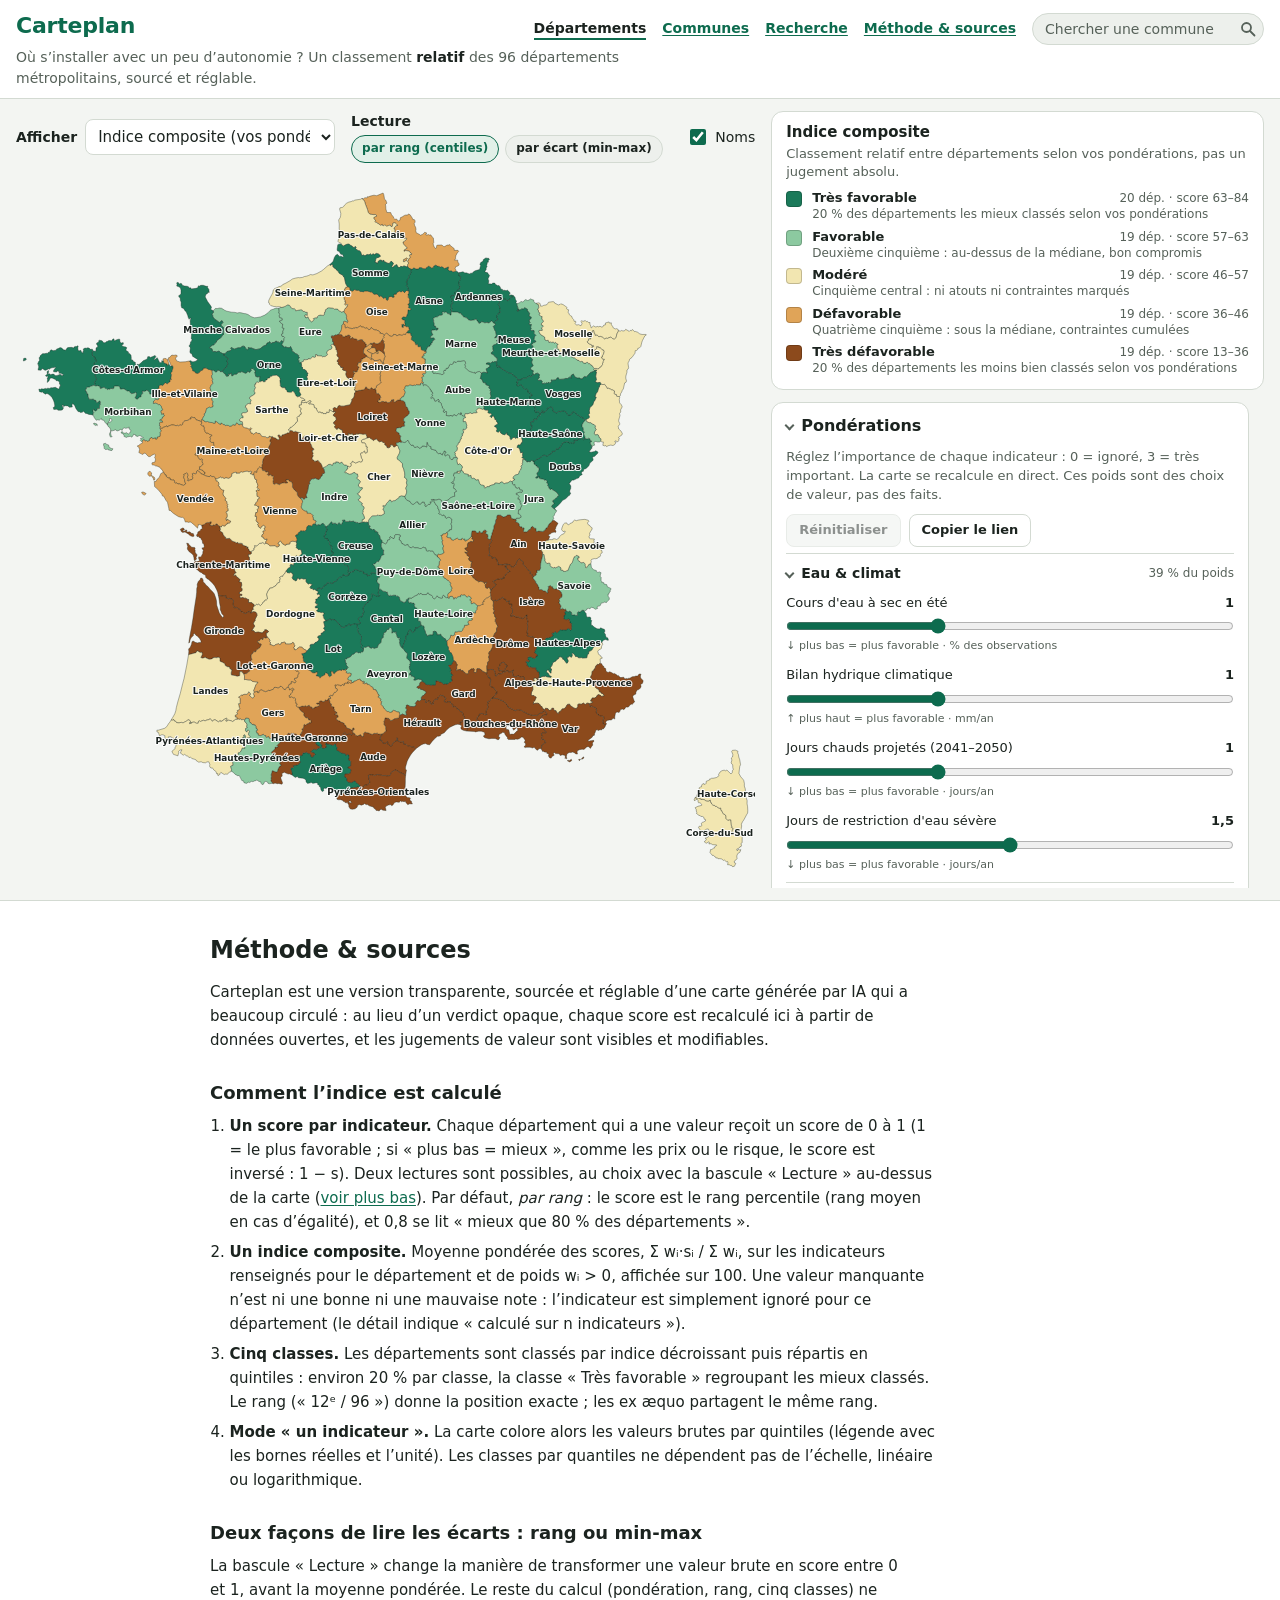
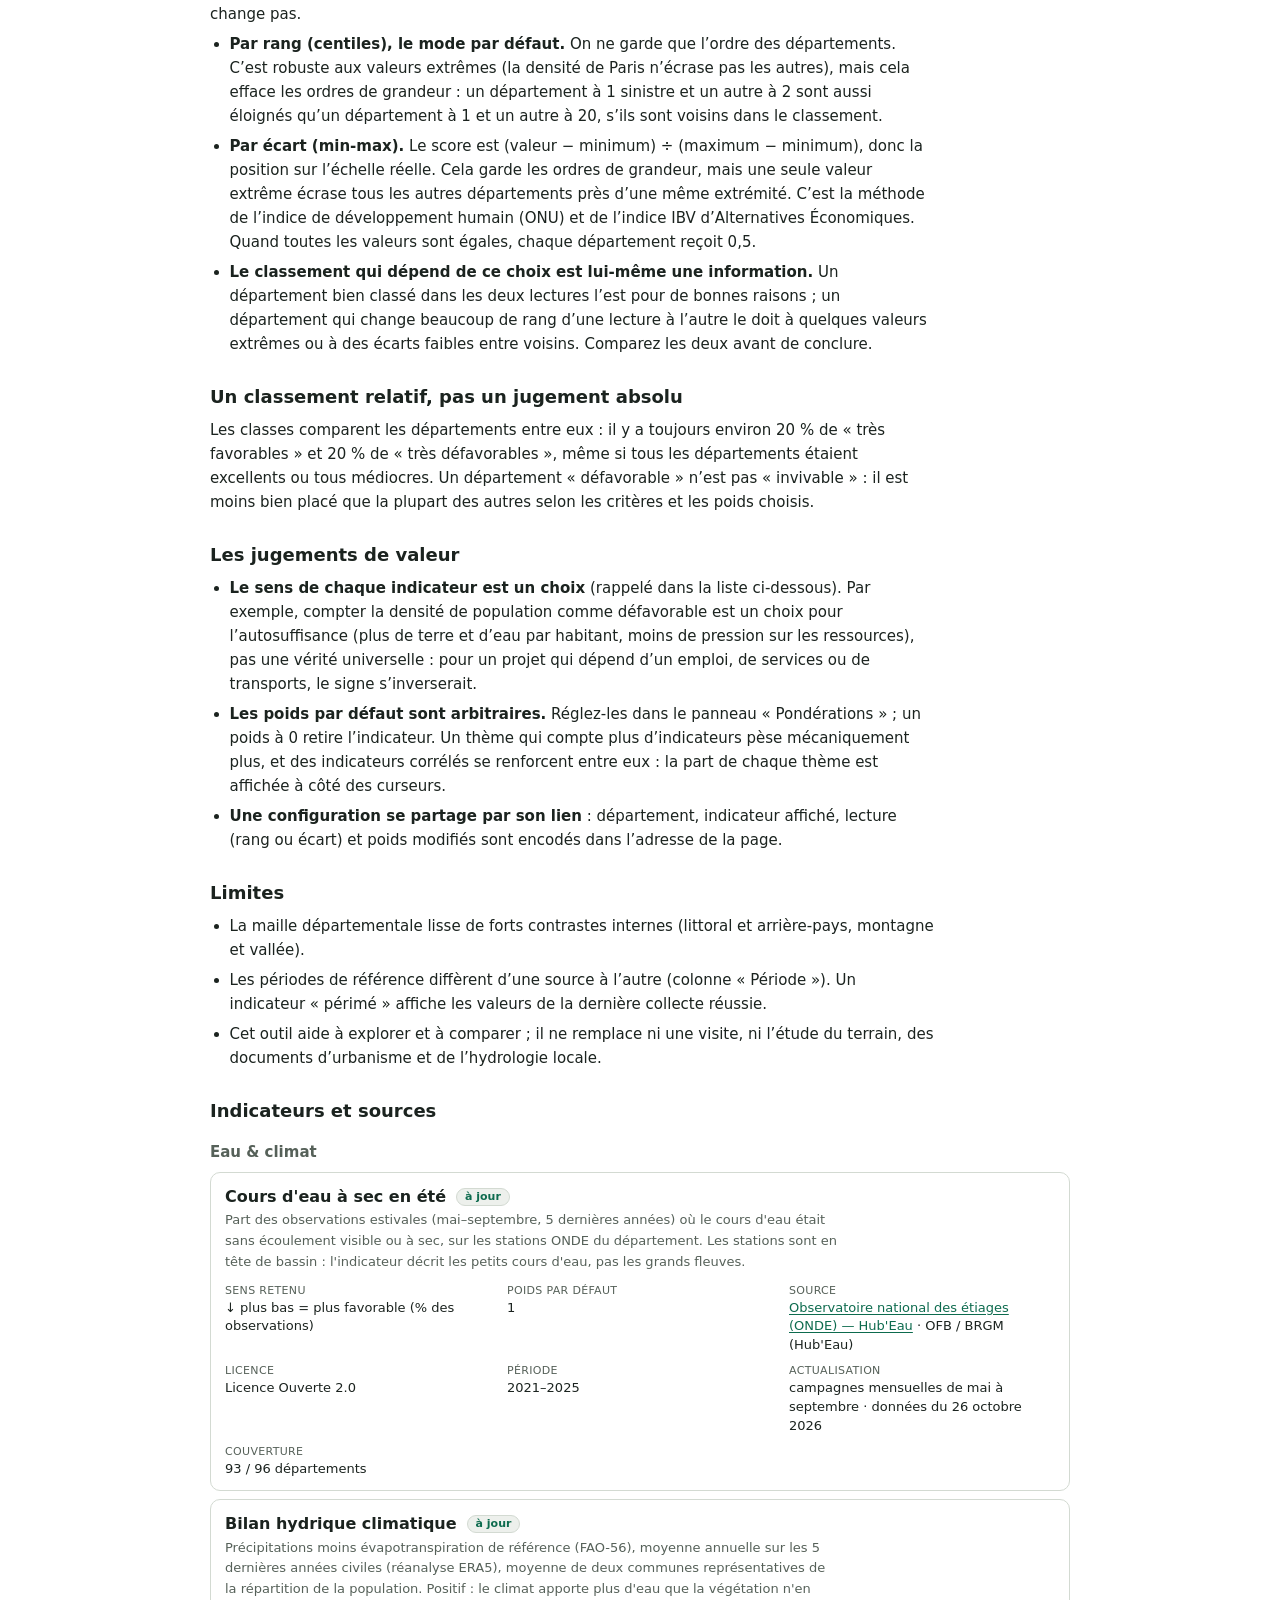
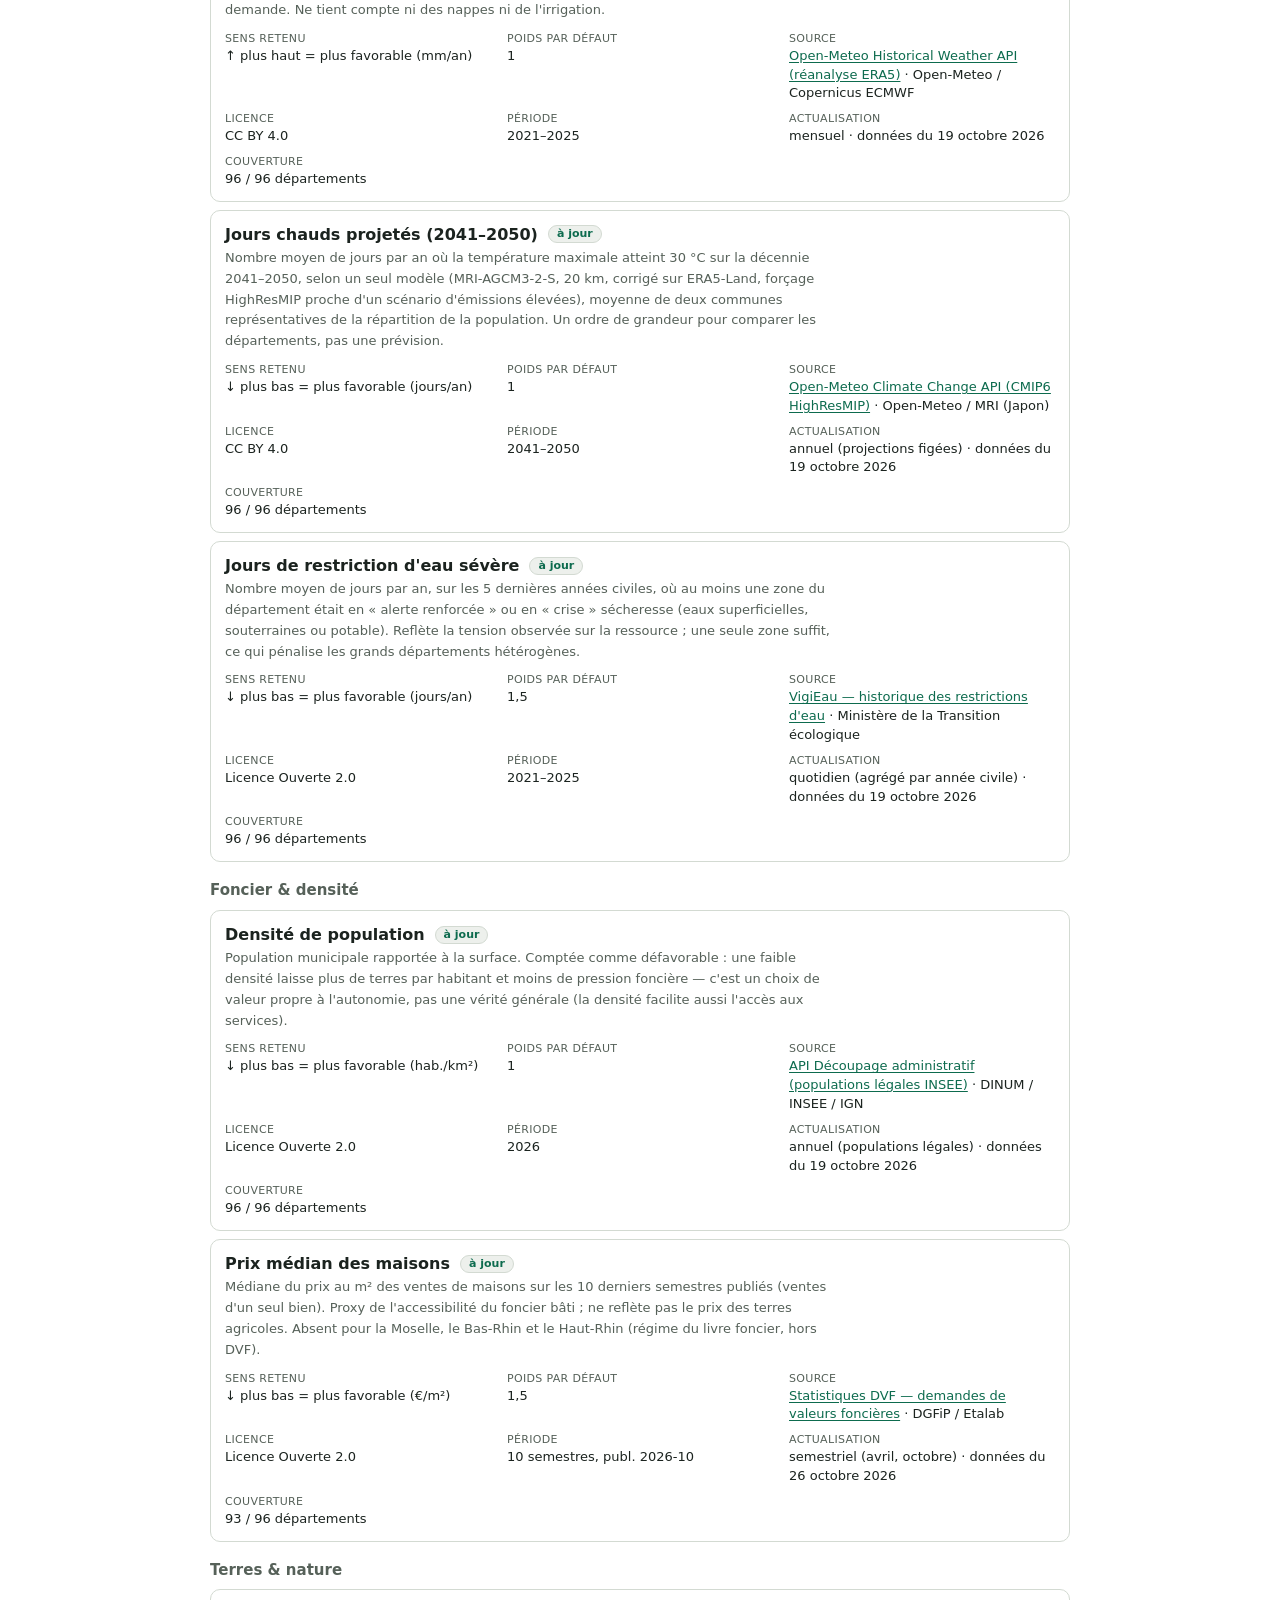
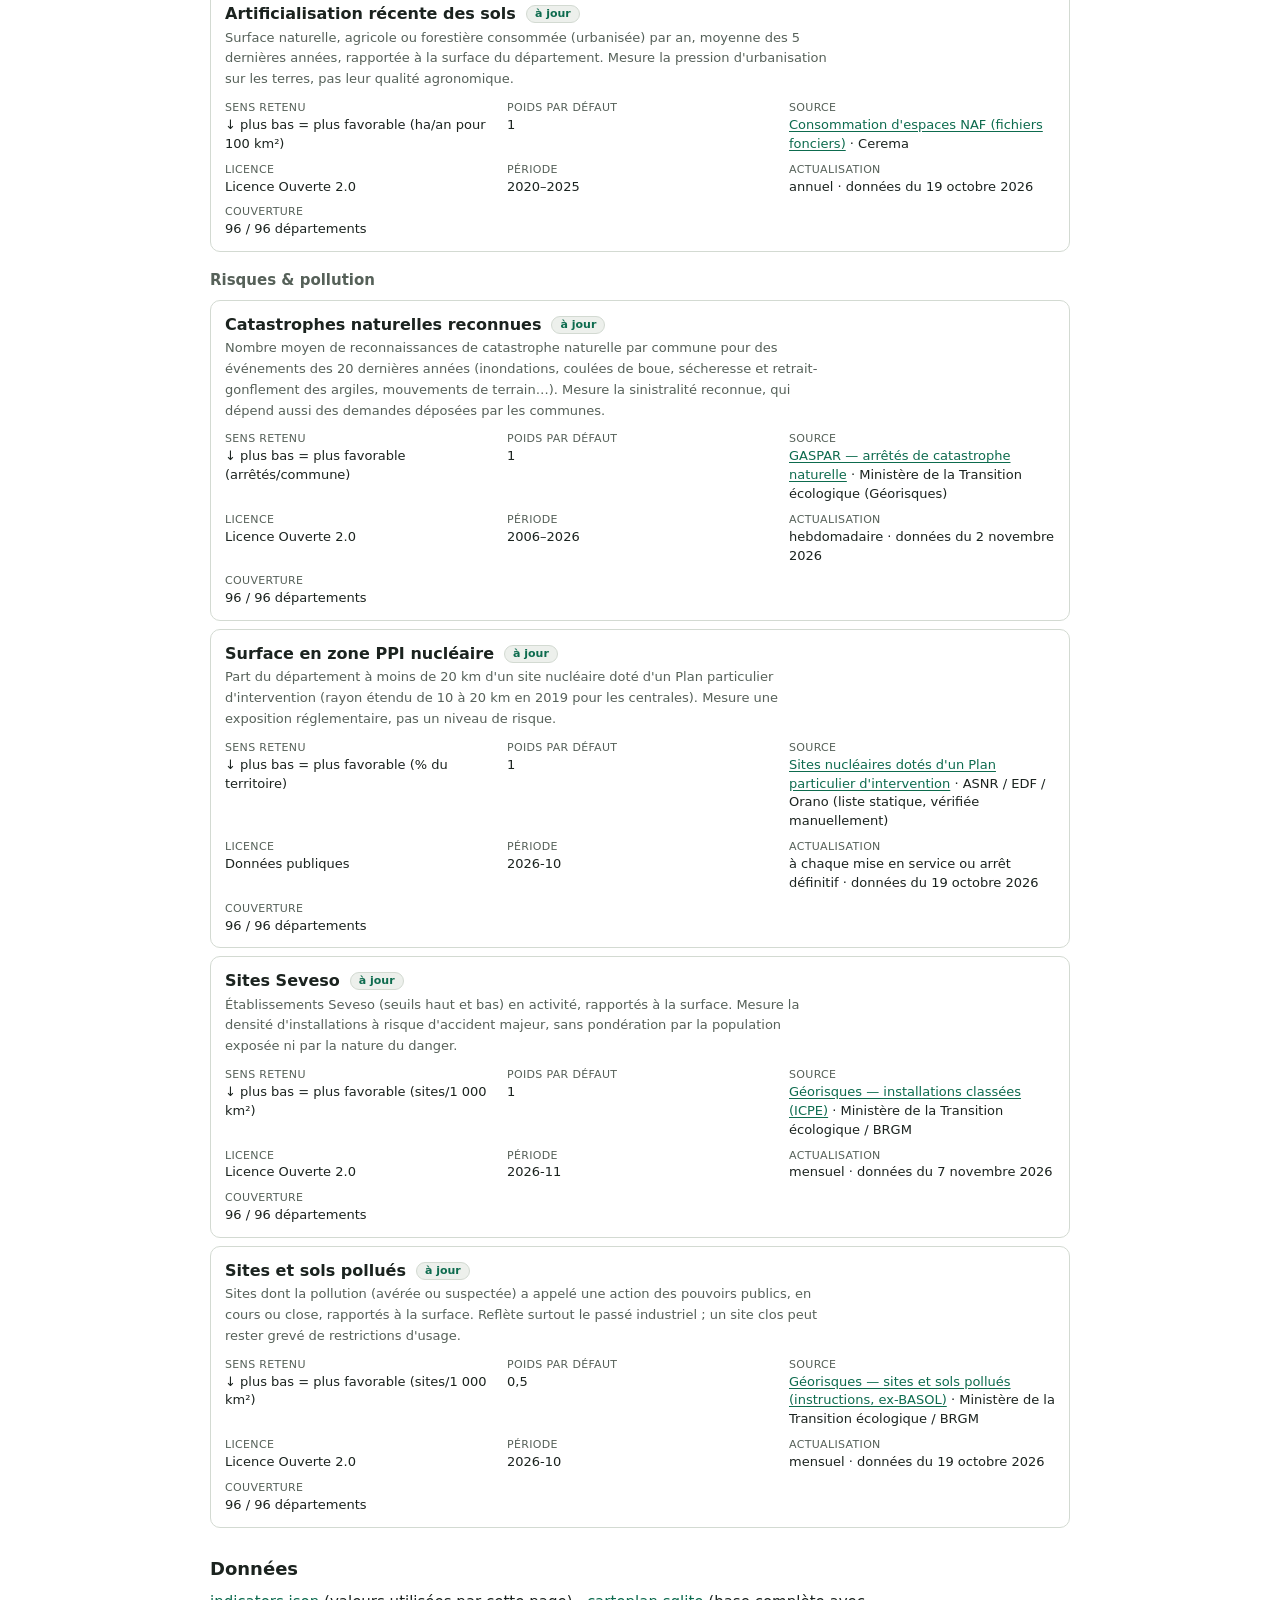
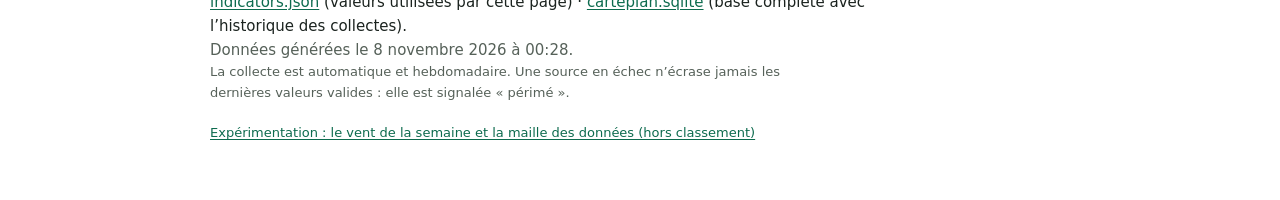
==== commit 6ecf53a5: "Étape 1 (interface) — version de travail (sous-agent en cours) Co-Authored-By: Claude Opus 5.5 <nore" ====
--- a/web/index.html
+++ b/web/index.html
@@ -27,7 +27,6 @@
           <a href="index.html" aria-current="page">Départements</a>
           <a href="communes.html">Communes</a>
           <a href="recherche.html">Recherche</a>
-          <a href="flux.html">Flux &amp; limites</a>
           <a href="#methode" data-jump>Méthode &amp; sources</a>
         </nav>
         <form class="top-search" id="top-search" role="search" aria-label="Rechercher une commune" action="recherche.html" method="get">
@@ -46,6 +45,7 @@
             <span>Afficher</span>
             <select id="mode" aria-describedby="mode-help"><option value="composite">Indice composite</option></select>
           </label>
+          <div class="field norm-field"><span id="norm-label">Lecture</span><div id="norm"></div></div>
           <label class="check"><input type="checkbox" id="labels" checked><span>Noms</span></label>
         </div>
         <p id="notice" class="notice" role="status" hidden>
@@ -81,11 +81,19 @@
 
       <h3>Comment l’indice est calculé</h3>
       <ol>
-        <li><strong>Un score par indicateur.</strong> On classe les départements qui ont une valeur et on retient leur rang percentile (rang moyen en cas d’égalité), de 0 à 1. Si « plus bas = mieux » (prix, risque…), le score est inversé&nbsp;: 1 − p. Un score de 0,8 se lit « mieux que 80&nbsp;% des départements ». Les percentiles résistent aux valeurs extrêmes (la densité de Paris n’écrase pas les autres) mais ignorent l’ampleur des écarts.</li>
+        <li><strong>Un score par indicateur.</strong> Chaque département qui a une valeur reçoit un score de 0 à 1 (1 = le plus favorable ; si « plus bas = mieux », comme les prix ou le risque, le score est inversé&nbsp;: 1 − s). Deux lectures sont possibles, au choix avec la bascule « Lecture » au-dessus de la carte (<a href="#lecture" data-jump>voir plus bas</a>). Par défaut, <em>par rang</em>&nbsp;: le score est le rang percentile (rang moyen en cas d’égalité), et 0,8 se lit « mieux que 80&nbsp;% des départements ».</li>
         <li><strong>Un indice composite.</strong> Moyenne pondérée des scores, Σ wᵢ·sᵢ / Σ wᵢ, sur les indicateurs renseignés pour le département et de poids wᵢ&nbsp;&gt;&nbsp;0, affichée sur 100. Une valeur manquante n’est ni une bonne ni une mauvaise note : l’indicateur est simplement ignoré pour ce département (le détail indique « calculé sur n indicateurs »).</li>
         <li><strong>Cinq classes.</strong> Les départements sont classés par indice décroissant puis répartis en quintiles : environ 20&nbsp;% par classe, la classe «&nbsp;Très favorable&nbsp;» regroupant les mieux classés. Le rang (« 12ᵉ / 96 ») donne la position exacte ; les ex æquo partagent le même rang.</li>
         <li><strong>Mode « un indicateur ».</strong> La carte colore alors les valeurs brutes par quintiles (légende avec les bornes réelles et l’unité). Les classes par quantiles ne dépendent pas de l’échelle, linéaire ou logarithmique.</li>
       </ol>
+
+      <h3 id="lecture" tabindex="-1">Deux façons de lire les écarts : rang ou min-max</h3>
+      <p>La bascule « Lecture » change la manière de transformer une valeur brute en score entre 0 et 1, avant la moyenne pondérée. Le reste du calcul (pondération, rang, cinq classes) ne change pas.</p>
+      <ul>
+        <li><strong>Par rang (centiles), le mode par défaut.</strong> On ne garde que l’ordre des départements. C’est robuste aux valeurs extrêmes (la densité de Paris n’écrase pas les autres), mais cela efface les ordres de grandeur : un département à 1 sinistre et un autre à 2 sont aussi éloignés qu’un département à 1 et un autre à 20, s’ils sont voisins dans le classement.</li>
+        <li><strong>Par écart (min-max).</strong> Le score est (valeur − minimum) ÷ (maximum − minimum), donc la position sur l’échelle réelle. Cela garde les ordres de grandeur, mais une seule valeur extrême écrase tous les autres départements près d’une même extrémité. C’est la méthode de l’indice de développement humain (ONU) et de l’indice IBV d’Alternatives Économiques. Quand toutes les valeurs sont égales, chaque département reçoit 0,5.</li>
+        <li><strong>Le classement qui dépend de ce choix est lui-même une information.</strong> Un département bien classé dans les deux lectures l’est pour de bonnes raisons ; un département qui change beaucoup de rang d’une lecture à l’autre le doit à quelques valeurs extrêmes ou à des écarts faibles entre voisins. Comparez les deux avant de conclure.</li>
+      </ul>
 
       <h3>Un classement relatif, pas un jugement absolu</h3>
       <p>Les classes comparent les départements entre eux : il y a toujours environ 20&nbsp;% de « très favorables » et 20&nbsp;% de « très défavorables », même si tous les départements étaient excellents ou tous médiocres. Un département « défavorable » n’est pas « invivable » : il est moins bien placé que la plupart des autres selon les critères et les poids choisis.</p>
@@ -94,7 +102,7 @@
       <ul>
         <li><strong>Le sens de chaque indicateur est un choix</strong> (rappelé dans la liste ci-dessous). Par exemple, compter la densité de population comme défavorable est un choix pour l’autosuffisance (plus de terre et d’eau par habitant, moins de pression sur les ressources), pas une vérité universelle : pour un projet qui dépend d’un emploi, de services ou de transports, le signe s’inverserait.</li>
         <li><strong>Les poids par défaut sont arbitraires.</strong> Réglez-les dans le panneau « Pondérations » ; un poids à 0 retire l’indicateur. Un thème qui compte plus d’indicateurs pèse mécaniquement plus, et des indicateurs corrélés se renforcent entre eux : la part de chaque thème est affichée à côté des curseurs.</li>
-        <li><strong>Une configuration se partage par son lien</strong> : département, indicateur affiché et poids modifiés sont encodés dans l’adresse de la page.</li>
+        <li><strong>Une configuration se partage par son lien</strong> : département, indicateur affiché, lecture (rang ou écart) et poids modifiés sont encodés dans l’adresse de la page.</li>
       </ul>
 
       <h3>Limites</h3>
@@ -114,6 +122,7 @@
       </p>
       <p id="generated" class="muted"></p>
       <p class="muted small">La collecte est automatique et hebdomadaire. Une source en échec n’écrase jamais les dernières valeurs valides : elle est signalée « périmé ».</p>
+      <p class="muted small flux-link"><a href="flux.html">Expérimentation : le vent de la semaine et la maille des données (hors classement)</a></p>
     </div>
   </section>
 
--- a/web/style.css
+++ b/web/style.css
@@ -358,12 +358,13 @@
 .com-main { display: flex; flex-direction: column; gap: 12px; min-width: 0; min-height: 0; }
 .com-main > section:first-child { display: flex; flex-direction: column; gap: 8px; min-height: 0; }
 
-/* panneau des critères : le décompte reste visible en haut, même panneau défilé (mobile) ou replié */
-.com-filters { min-width: 0; }
-.com-filters > summary { position: sticky; top: 0; z-index: 3; background: var(--surface); border-radius: 12px; }
-.com-filters[open] > summary { border-bottom: 1px solid var(--line); border-radius: 12px 12px 0 0; }
+/* colonne de gauche : critères puis score ; le décompte reste visible en haut, même panneau défilé (mobile) ou replié */
+.com-side { display: flex; flex-direction: column; gap: 12px; min-width: 0; }
+.com-side > details { flex: none; min-width: 0; }
+.com-filters > summary, .com-score > summary { position: sticky; top: 0; z-index: 3; background: var(--surface); border-radius: 12px; }
+.com-filters[open] > summary, .com-score[open] > summary { border-bottom: 1px solid var(--line); border-radius: 12px 12px 0 0; }
 .sum-count { margin-left: auto; color: var(--muted); font-size: 0.8125rem; font-variant-numeric: tabular-nums; }
-.com-filters .panel-body { padding-top: 10px; }
+.com-filters .panel-body, .com-score .panel-body { padding-top: 10px; }
 .jump-results { display: none; text-align: center; }
 .jump-results .btn { display: inline-block; text-decoration: none; color: var(--text); }
 @media (max-width: 959px) { .jump-results { display: block; } }
@@ -394,10 +395,13 @@
 .cmap > * { pointer-events: none; }
 .cmap-base path { fill: var(--base-fill); stroke: var(--base-line); stroke-width: 0.7; vector-effect: non-scaling-stroke; }
 .cmap-base path.on { fill: var(--base-on); }
-.cmap-all, .cmap-hit, .cmap-hover, .cmap-sel-a, .cmap-sel-b, .cmap-sel-c { fill: none; vector-effect: non-scaling-stroke; stroke-linecap: round; }
+.cmap-all, .cmap-hit, .cmap-halo, .cmap-c, .cmap-hover, .cmap-sel-a, .cmap-sel-b, .cmap-sel-c { fill: none; vector-effect: non-scaling-stroke; stroke-linecap: round; }
 .cmap-hub-halo, .cmap-hub, .cmap-hubsel-a, .cmap-hubsel-b { fill: none; vector-effect: non-scaling-stroke; stroke-linecap: square; }
 .cmap-all { stroke: var(--dot-faint); stroke-width: 2.4; }
 .cmap-hit { stroke: var(--accent); stroke-width: 5; }
+.cmap-halo { stroke: var(--ring); stroke-width: 7.5; opacity: 0.4; }
+.cmap-c { stroke-width: 5; }
+.cmap-c1 { stroke: var(--c1); } .cmap-c2 { stroke: var(--c2); } .cmap-c3 { stroke: var(--c3); } .cmap-c4 { stroke: var(--c4); } .cmap-c5 { stroke: var(--c5); }
 .cmap-hub-halo { stroke: var(--halo); stroke-width: 13; }
 .cmap-hub { stroke: var(--hub); stroke-width: 9; }
 .cmap-hubsel-a { stroke: var(--ring); stroke-width: 19; }
@@ -415,6 +419,9 @@
 .lg { display: inline-block; width: 9px; height: 9px; margin-right: 5px; border-radius: 50%; vertical-align: -1px; }
 .lg-hit { background: var(--accent); }
 .lg-all { background: var(--dot-faint); }
+.lg-c1, .lg-c2, .lg-c3, .lg-c4, .lg-c5 { margin-right: 2px; box-shadow: 0 0 0 1px rgba(0, 0, 0, 0.35); }
+.lg-c5 { margin-right: 5px; }
+.lg-c1 { background: var(--c1); } .lg-c2 { background: var(--c2); } .lg-c3 { background: var(--c3); } .lg-c4 { background: var(--c4); } .lg-c5 { background: var(--c5); }
 .lg-hub { background: var(--hub); border-radius: 2px; }
 
 /* résultats : la largeur du conteneur (et non celle de la fenêtre) décide des colonnes affichées */
@@ -432,6 +439,9 @@
 .res-table thead th { position: sticky; top: 0; z-index: 1; background: var(--surface); }
 .res-table th button { white-space: normal; line-height: 1.2; }
 .res-table td:first-child, .res-table th:first-child { padding-left: 14px; }
+.res-table .c-score { white-space: nowrap; }
+.sc-chip { padding: 1px 10px; font-size: 0.8125rem; font-variant-numeric: tabular-nums; }
+.res-table .c-score .sub { margin-top: 2px; }
 .res-table .link { font-weight: 600; color: var(--accent); }
 .res-table .dep { color: var(--muted); }
 .res-table .sub, .res-table .narrow-only { display: block; color: var(--muted); font-size: 0.75rem; }
@@ -448,6 +458,19 @@
 .com-detail section h3 { margin-bottom: 6px; padding-bottom: 4px; border-bottom: 1px solid var(--line); font-size: 0.875rem; }
 .com-detail p + p, .com-detail ul + p, .com-detail dl + p { margin-top: 6px; }
 .badge.match { margin: 0; }
+.sc-row .wlabel { display: flex; flex-wrap: wrap; align-items: baseline; gap: 2px 6px; }
+.sc-row .pills { grid-column: 1 / -1; margin: 2px 0 4px; }
+.sc-row input:disabled { opacity: 0.5; cursor: default; }
+.badge.gran { margin-left: 0; padding: 0 6px; font-weight: 600; }
+.sc-detail .table-wrap { margin: 8px -6px 0; }
+.sc-table { font-size: 0.75rem; }
+.sc-table th { padding: 4px 4px; font-weight: 700; }
+.sc-table td { padding: 4px; vertical-align: top; }
+.sc-table tbody tr { cursor: default; }
+.sc-table tbody tr:hover { background: none; }
+.sc-table .sub { display: block; color: var(--muted); font-size: 0.6875rem; font-weight: 400; }
+.sc-table tr.skip { color: var(--muted); }
+.sc-table td:first-child { max-width: 11em; }
 .kv { display: grid; grid-template-columns: minmax(0, 1fr) auto; gap: 4px 12px; margin: 0; font-size: 0.875rem; }
 .kv dt { color: var(--muted); }
 .kv dd { font-weight: 700; text-align: right; font-variant-numeric: tabular-nums; }
@@ -462,8 +485,7 @@
 
 @media (min-width: 960px) {
   .com-app { grid-template-columns: 330px minmax(0, 1fr); grid-template-rows: minmax(0, 1fr); align-items: stretch; padding-bottom: 12px; }
-  .com-filters { min-height: 0; overflow-y: auto; scrollbar-gutter: stable; }
-  .com-filters:not([open]) { align-self: start; }
+  .com-side { min-height: 0; overflow-y: auto; scrollbar-gutter: stable; }
   .com-main > section:first-child { flex: 1 1 42%; }
   .map-box { flex: 1; aspect-ratio: auto; min-height: 200px; }
   .results { flex: 1 1 58%; min-height: 0; display: flex; flex-direction: column; }
@@ -663,3 +685,32 @@
 @media (prefers-reduced-motion: reduce) {
   *, *::before, *::after { animation: none !important; transition: none !important; scroll-behavior: auto !important; }
 }
+
+/* ---------- lecture du score : rang (centiles) ou écart (min-max) ---------- */
+.norm-field { display: flex; flex-wrap: wrap; align-items: center; gap: 4px 8px; min-width: 0; }
+.norm-field > span { font-weight: 600; font-size: 0.875rem; }
+.norm-toggle { margin-bottom: 0; }
+.com-score .norm-field { margin: 8px 0 2px; }
+
+/* page Flux : expérimentation hors classement */
+.exp-note { grid-column: 1 / -1; font-size: 0.8125rem; color: var(--muted); max-width: 90ch; }
+.exp-note .badge { margin-left: 0; margin-right: 4px; }
+.flux-link { margin-top: 20px; }
+
+/* page Communes : cases « exclure les communes… » */
+.fsec-fold > summary { display: flex; align-items: baseline; gap: 8px; padding: 2px 0; font-weight: 700; font-size: 0.875rem; cursor: pointer; }
+.fsec-fold[open] > summary { margin-bottom: 6px; }
+.fsec-fold .sum-count { font-weight: 600; }
+.ex-list { display: flex; flex-direction: column; gap: 6px; margin: 6px 0; }
+.ex-list .check.off { opacity: 0.55; cursor: default; }
+.ex-list .check span { min-width: 0; }
+.res-table .sub.nr { color: var(--warn); }
+
+/* risques d'une commune (fiche des pages Communes et Recherche) */
+.risk-group { margin-top: 10px; }
+.risk-title { margin-bottom: 4px; font-size: 0.8125rem; font-weight: 700; }
+.chips { display: flex; flex-wrap: wrap; gap: 6px; padding: 0; margin: 0; list-style: none; }
+.chips li { padding: 2px 10px; border: 1px solid var(--line); border-radius: 999px; background: var(--surface-2); font-size: 0.8125rem; font-weight: 600; }
+.badge.nr-badge { margin-left: 0; }
+.fsec-fold .fsec-title { flex: 1; min-width: 0; }
+.fsec-fold .sum-count { margin-left: 0; white-space: nowrap; }
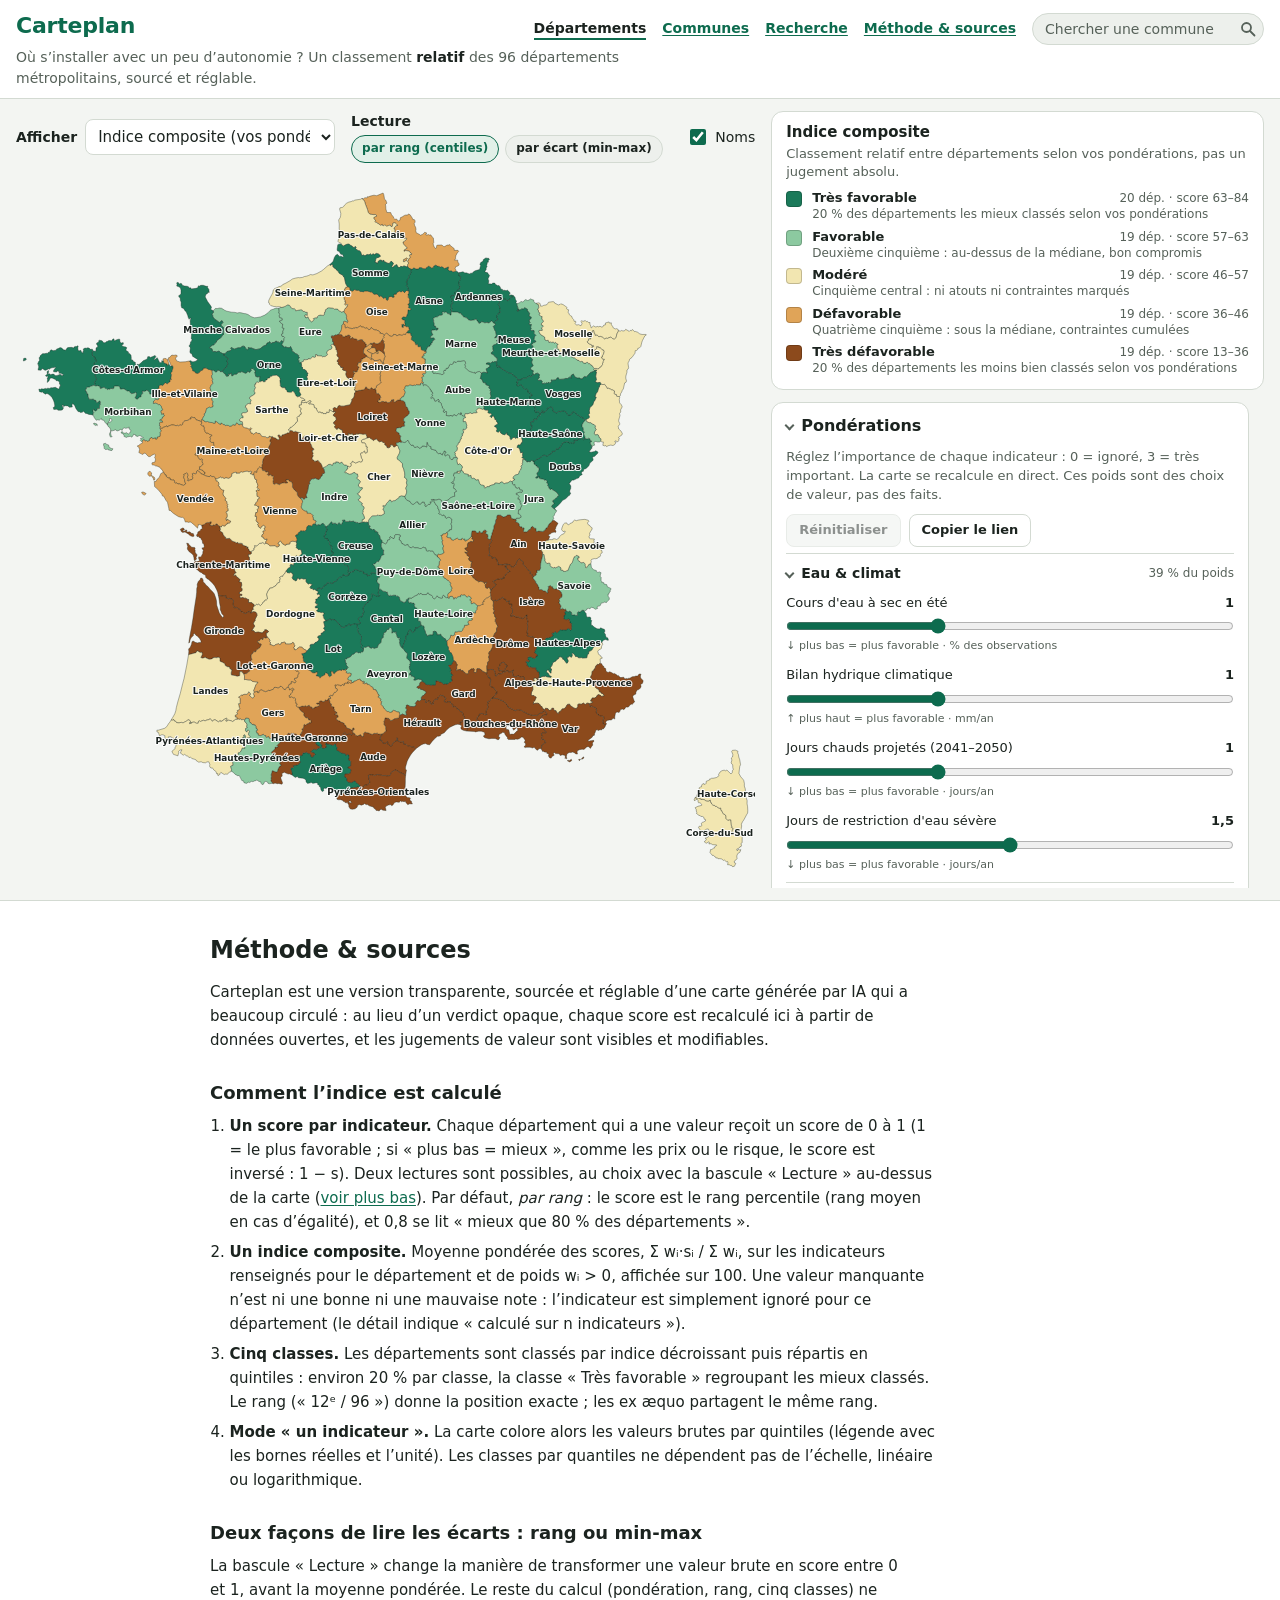
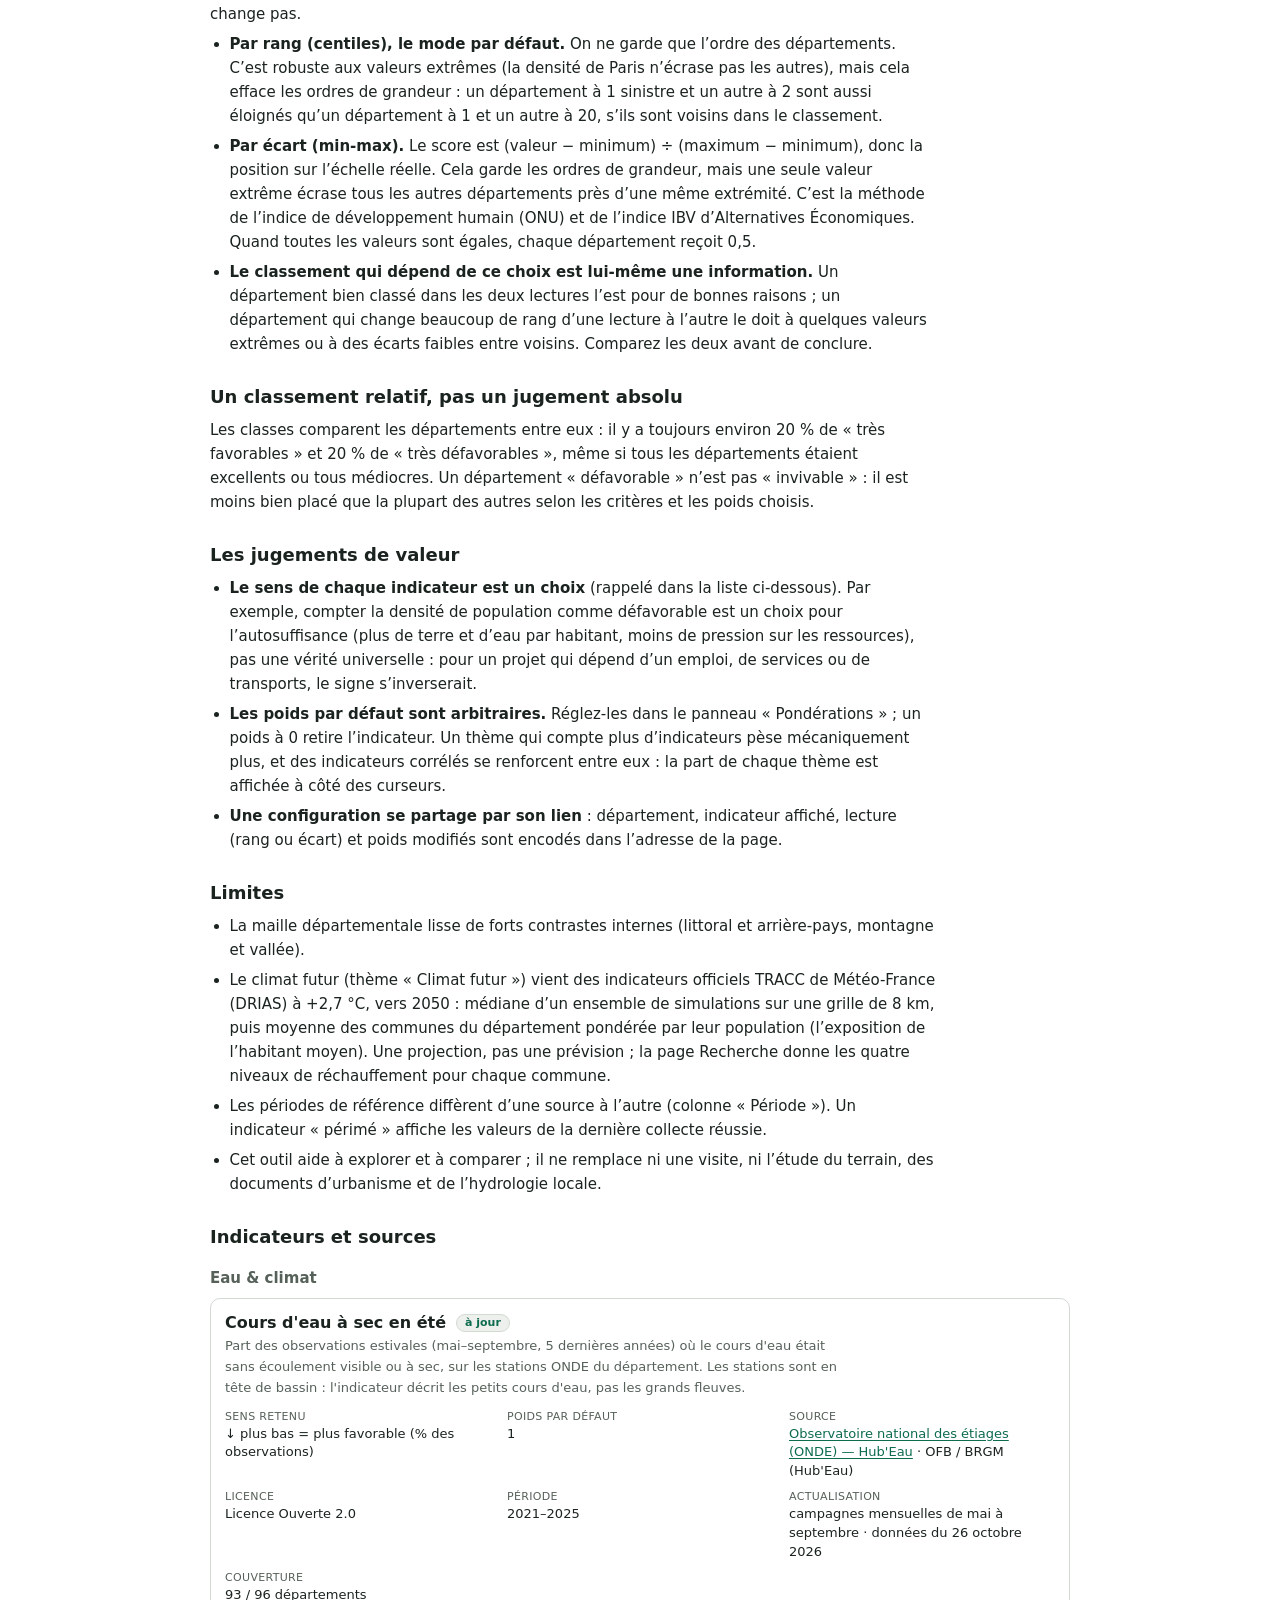
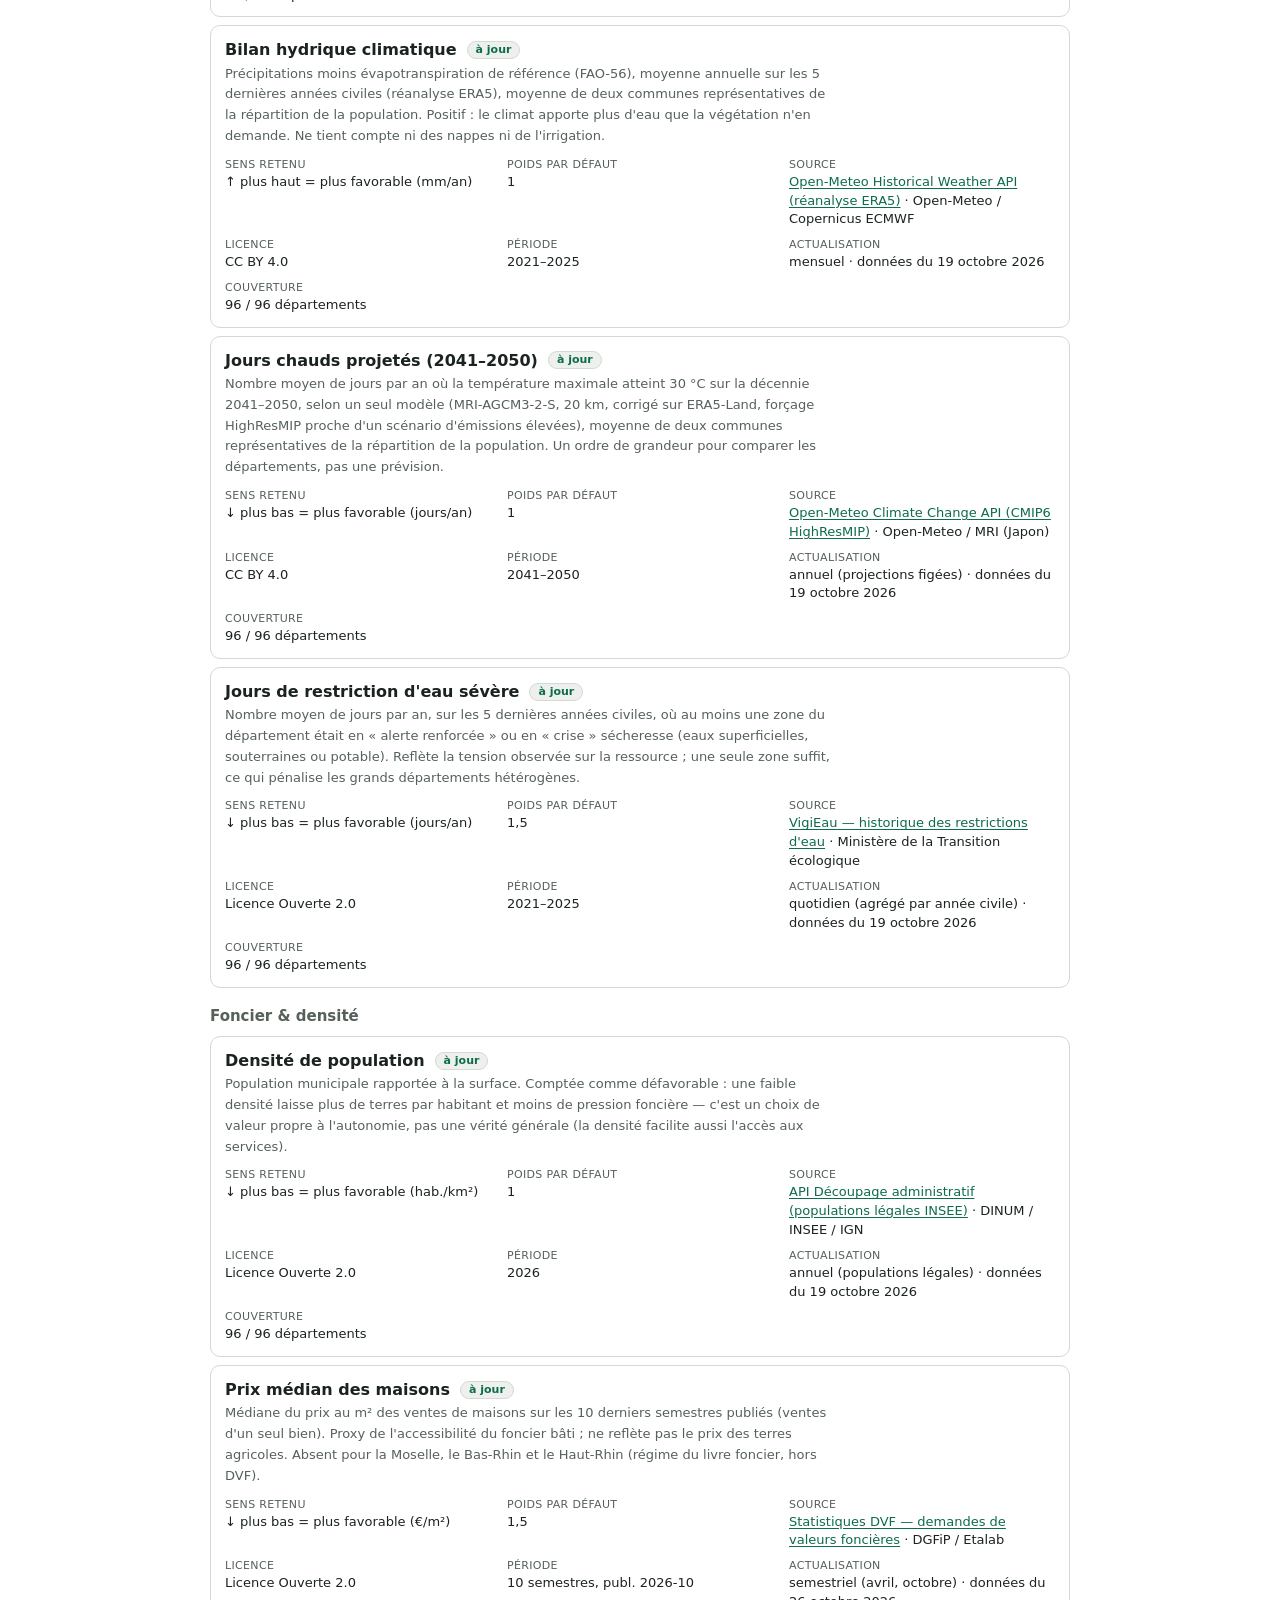
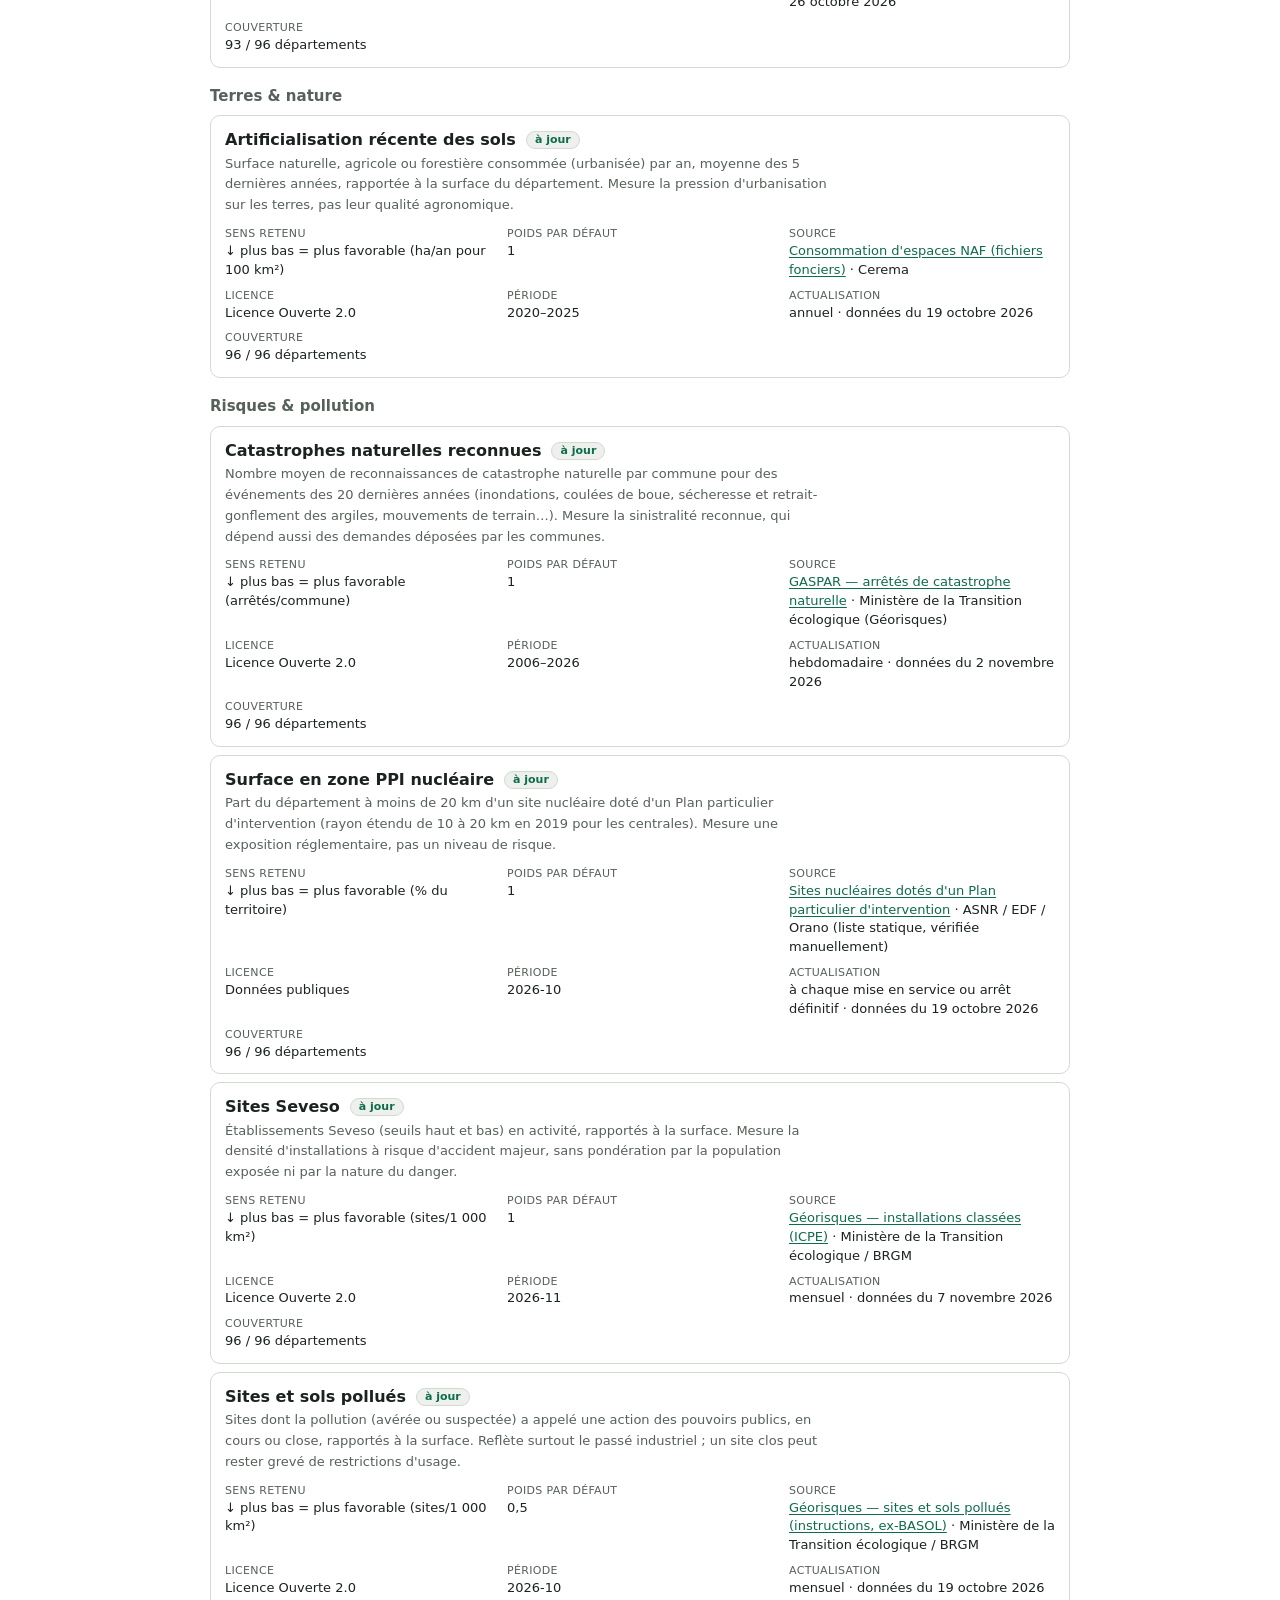
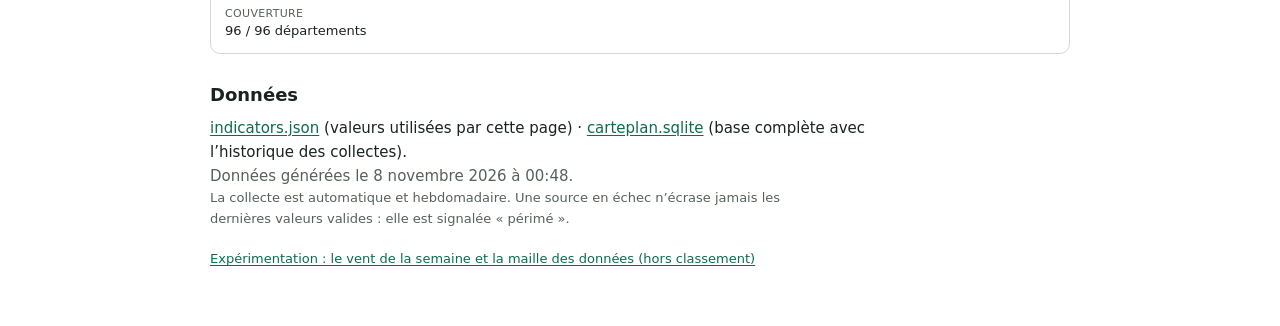
==== commit fc26789b: "Étape 2 : climat futur officiel (TRACC-2023, DRIAS) à la commune et au département - Données : extra" ====
--- a/web/index.html
+++ b/web/index.html
@@ -108,6 +108,7 @@
       <h3>Limites</h3>
       <ul>
         <li>La maille départementale lisse de forts contrastes internes (littoral et arrière-pays, montagne et vallée).</li>
+        <li>Le climat futur (thème « Climat futur ») vient des indicateurs officiels TRACC de Météo-France (DRIAS) à +2,7&nbsp;°C, vers 2050 : médiane d’un ensemble de simulations sur une grille de 8&nbsp;km, puis moyenne des communes du département pondérée par leur population (l’exposition de l’habitant moyen). Une projection, pas une prévision ; la page Recherche donne les quatre niveaux de réchauffement pour chaque commune.</li>
         <li>Les périodes de référence diffèrent d’une source à l’autre (colonne « Période »). Un indicateur « périmé » affiche les valeurs de la dernière collecte réussie.</li>
         <li>Cet outil aide à explorer et à comparer ; il ne remplace ni une visite, ni l’étude du terrain, des documents d’urbanisme et de l’hydrologie locale.</li>
       </ul>
--- a/web/style.css
+++ b/web/style.css
@@ -471,6 +471,15 @@
 .sc-table .sub { display: block; color: var(--muted); font-size: 0.6875rem; font-weight: 400; }
 .sc-table tr.skip { color: var(--muted); }
 .sc-table td:first-child { max-width: 11em; }
+/* climat futur : trajectoire par niveau de réchauffement (fiche Recherche) */
+.traj-table { font-size: 0.75rem; }
+.traj-table th { padding: 4px 6px; font-weight: 700; vertical-align: bottom; }
+.traj-table tbody th { font-weight: 600; vertical-align: top; border-bottom: 1px solid var(--line); }
+.traj-table td { padding: 4px 6px; vertical-align: top; white-space: nowrap; }
+.traj-table tbody tr { cursor: default; }
+.traj-table tbody tr:hover { background: none; }
+.traj-table .cur { background: var(--accent-soft); }
+.traj-table .sub { display: block; color: var(--muted); font-size: 0.6875rem; font-weight: 400; }
 .kv { display: grid; grid-template-columns: minmax(0, 1fr) auto; gap: 4px 12px; margin: 0; font-size: 0.875rem; }
 .kv dt { color: var(--muted); }
 .kv dd { font-weight: 700; text-align: right; font-variant-numeric: tabular-nums; }
